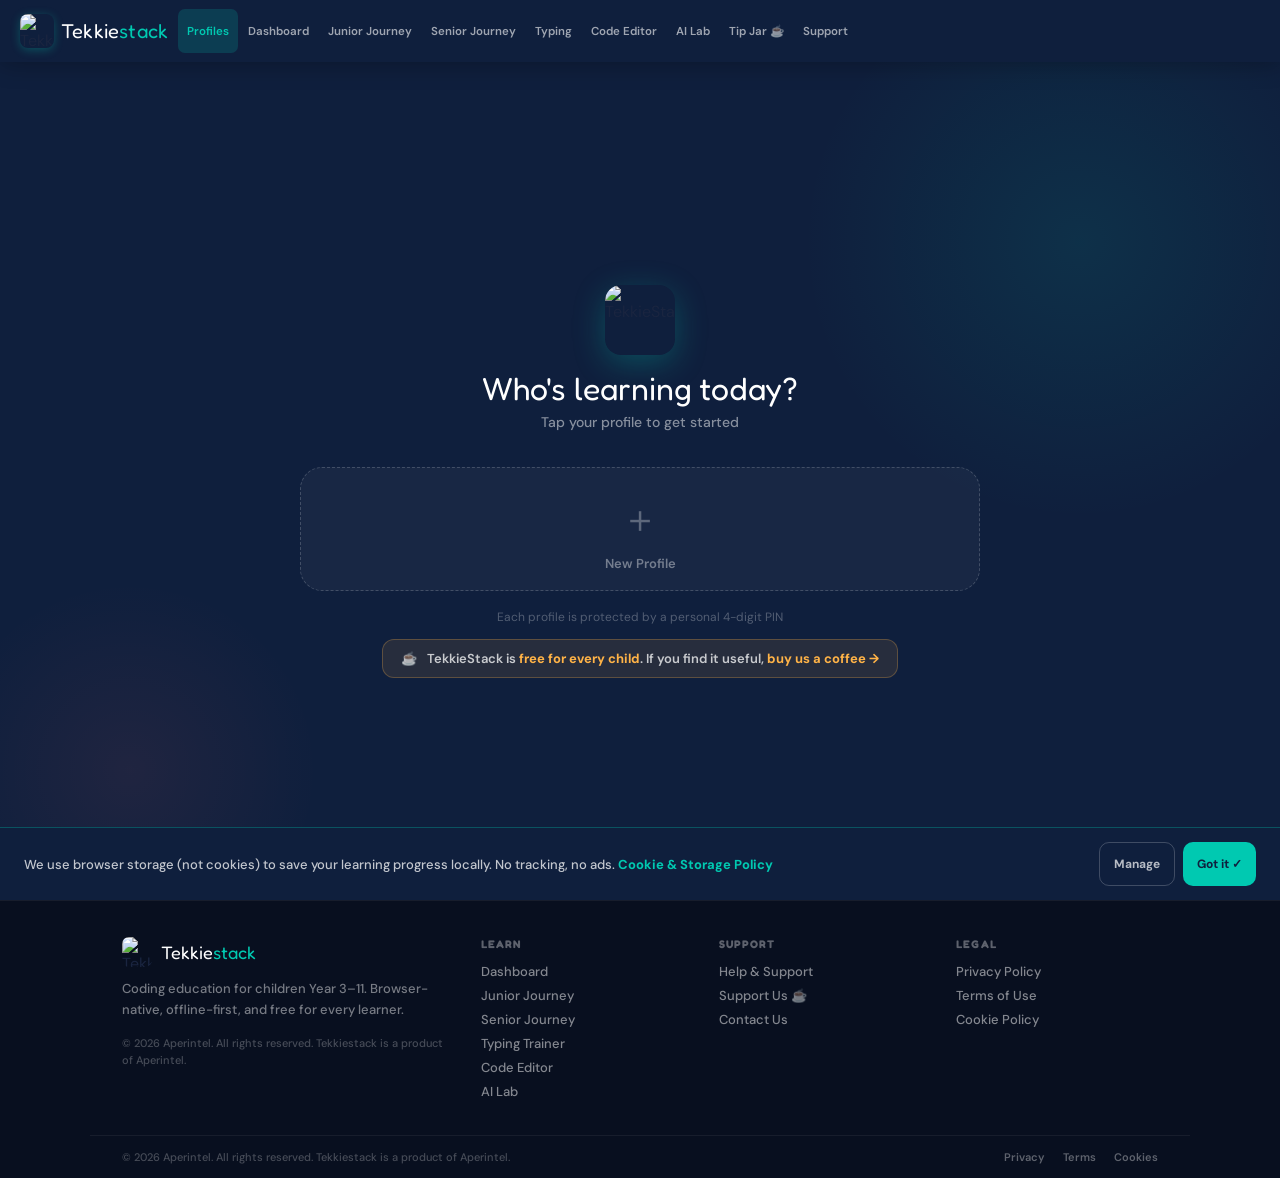
==== index.html @ 294bab33 "Add files via upload" ====
<!DOCTYPE html>
<html lang="en">
<head>
<meta charset="UTF-8">
<meta name="viewport" content="width=device-width, initial-scale=1.0">
<meta name="theme-color" content="#0F1F3D">
<meta name="description" content="TekkieStack — Coding education for children Year 3–11. Browser-native, offline-first.">
<title>TekkieStack 2.0</title>
<link rel="manifest" href="/manifest.json">
<link rel="icon" type="image/png" href="assets/img/logo.png">
<link rel="apple-touch-icon" href="assets/img/logo.png">
<link rel="stylesheet" href="assets/css/main.css">
</head>
<body>

<!-- ── Skip to content (WCAG 2.1 AA) ──────────────────────────────────── -->
<a href="#main-content" class="skip-link">Skip to main content</a>

<!-- ── Offline banner ────────────────────────────────────────────────────── -->
<div id="offlineBanner" role="alert" aria-live="polite">⚡ You are offline — all features still work</div>

<!-- ── Navigation ────────────────────────────────────────────────────────── -->
<nav class="nav" aria-label="Main navigation">
  <div class="nav-brand" onclick="goToProfiles()">
    <img src="assets/img/logo.png" class="nav-logo" alt="TekkieStack">
    <span class="nav-brand-text">Tekkie<span>stack</span></span>
  </div>
  <div class="nav-tabs">
    <button class="nb" id="nb-picker"    onclick="goToProfiles()">Profiles</button>
    <button class="nb" id="nb-dashboard" onclick="need('dashboard')">Dashboard</button>
    <button class="nb" id="nb-junior"    onclick="need('junior')">Junior Journey</button>
    <button class="nb" id="nb-senior"    onclick="need('senior')">Senior Journey</button>
    <button class="nb" id="nb-typing"    onclick="need('typing')">Typing</button>
    <button class="nb" id="nb-editor"    onclick="need('editor')">Code Editor</button>
    <button class="nb" id="nb-ai"        onclick="need('ai')">AI Lab</button>
    <button class="nb" id="nb-tipjar"    onclick="go('tipjar')">Tip Jar ☕</button>
    <button class="nb" id="nb-support"   onclick="go('support')">Support</button>
  </div>
  <div class="nav-right">
    <div class="xp-pill" id="navXpPill" style="display:none">
      <span class="streak-tag">🔥&nbsp;<span id="nStreak">0</span></span>
      <div class="xp-track"><div class="xp-fill" id="xpFill" style="width:0%"></div></div>
      <span class="xp-num" id="xpNum">0 XP</span>
    </div>
    <div class="nav-chip" id="navChip" style="display:none" onclick="promptEnd()">
      <span class="c-av" id="cAv">🚀</span>
      <div><div class="c-name" id="cName">–</div><div class="c-xp" id="cXp">0 XP</div></div>
    </div>
    <button class="end-btn" id="endBtn" style="display:none" onclick="promptEnd()">End Session</button>
  </div>
</nav>

<!-- ── PIN Modal ─────────────────────────────────────────────────────────── -->
<div class="overlay" id="pinOvl">
  <div class="modal">
    <span class="modal-avatar" id="mAv">🚀</span>
    <div class="modal-title" id="mNm">Name</div>
    <div class="modal-sub">Enter your 4-digit PIN</div>
    <div class="pin-dots">
      <div class="pd" id="pd0"></div><div class="pd" id="pd1"></div>
      <div class="pd" id="pd2"></div><div class="pd" id="pd3"></div>
    </div>
    <div class="pin-err" id="pinErr"></div>
    <div class="numpad">
      <button class="npb" onclick="pk('1')">1</button>
      <button class="npb" onclick="pk('2')">2</button>
      <button class="npb" onclick="pk('3')">3</button>
      <button class="npb" onclick="pk('4')">4</button>
      <button class="npb" onclick="pk('5')">5</button>
      <button class="npb" onclick="pk('6')">6</button>
      <button class="npb" onclick="pk('7')">7</button>
      <button class="npb" onclick="pk('8')">8</button>
      <button class="npb" onclick="pk('9')">9</button>
      <button class="npb" style="visibility:hidden"></button>
      <button class="npb" onclick="pk('0')">0</button>
      <button class="npb del" onclick="pd_()">⌫</button>
    </div>
    <div class="modal-link" onclick="closePinModal()">Cancel</div>
  </div>
</div>

<!-- ── End Session Modal ──────────────────────────────────────────────────── -->
<div class="overlay" id="endOvl">
  <div class="modal" style="max-width:390px">
    <span style="font-size:50px;display:block;margin-bottom:12px" id="eMoAv">🚀</span>
    <div class="modal-title" id="eMoTi">Done for now?</div>
    <div class="modal-sub">Your progress is saved. End session so someone else can use TekkieStack.</div>
    <div class="brow">
      <button class="btn btn-gh" style="flex:1;justify-content:center" onclick="document.getElementById('endOvl').classList.remove('show')">Keep Going</button>
      <button class="btn btn-co" style="flex:1;justify-content:center" onclick="endSession()">End Session</button>
    </div>
  </div>
</div>

<!-- ── Celebration Overlay ────────────────────────────────────────────────── -->
<div class="celeb-overlay" id="celebOverlay">
  <div class="celeb-card" id="celebCard">
    <span class="celeb-em" id="celebEm">🏆</span>
    <div class="celeb-title" id="celebTi">Done!</div>
    <div class="celeb-sub"  id="celebSu">Great work!</div>
    <div class="celeb-xp"   id="celebXp">+20 XP</div>
    <button class="btn btn-cy btn-full" onclick="closeC()">Keep Building →</button>
  </div>
</div>

<!-- ════════════════════════════════════════════════════
     SCREEN: PROFILE PICKER
════════════════════════════════════════════════════ -->
<main id="main-content"><div id="s-picker" class="screen on">
  <div class="picker">
    <img src="assets/img/logo.png" class="picker-logo" alt="TekkieStack">
    <div class="picker-title">Who's learning today?</div>
    <div class="picker-sub" id="pickerSub">Tap your profile to get started</div>
    <div class="profiles-grid" id="profilesGrid"></div>
    <div class="picker-ft">Each profile is protected by a personal 4-digit PIN</div>
    <div class="picker-tip-nudge" onclick="go('tipjar')">
      <span>☕</span>
      <span>TekkieStack is <strong>free for every child</strong>. If you find it useful, <strong>buy us a coffee →</strong></span>
    </div>
  </div>
</div>

<!-- ════════════════════════════════════════════════════
     SCREEN: DASHBOARD
════════════════════════════════════════════════════ -->
<div id="s-dashboard" class="screen">
  <div class="dgrid">
    <div class="card c-welcome">
      <div class="clabel">Welcome back</div>
      <h2 id="welH">Hello! 👋</h2>
      <p>Keep the streak alive! You're making great progress.</p>
      <div class="brow">
        <button class="btn btn-cy" onclick="go('editor')">Continue Learning →</button>
        <button class="btn" style="background:rgba(255,255,255,.12);color:#fff" onclick="go('ai')">AI Lab</button>
        <button class="btn" style="background:rgba(255,255,255,.08);color:rgba(255,255,255,.7)" onclick="go('typing')">Typing Trainer</button>
      </div>
    </div>
    <div class="card c-streak">
      <div class="clabel">Current Streak</div>
      <div class="streak-big" id="dashStrk">0</div>
      <div class="streak-sub">days in a row 🔥</div>
      <div class="streak-b">Keep it going!</div>
    </div>
    <div class="card c-daily">
      <div class="clabel">Today's Challenge</div>
      <div class="dbadge">⚡ Daily</div>
      <div class="daily-title">Fix the Broken Button</div>
      <div class="daily-desc">There's a bug in the JavaScript — the button isn't responding to clicks. Find the typo and fix it!</div>
      <div class="mtags"><span class="mtag">⏱ 5 mins</span><span class="mtag">🐛 Debug</span><span class="mtag">+15 XP</span></div>
      <div class="brow">
        <button class="btn btn-cy" onclick="go('editor')">Start Challenge</button>
        <button class="btn btn-gh" onclick="TSA.services.xp.addXP('DAILY_CHALLENGE').then(r => { celebrate('🌟','Challenge Done!','Fixed in one go!','+15 XP'); })">Quick Complete</button>
      </div>
    </div>
    <div class="card c-phases">
      <div class="clabel">Learning Map</div>
      <div class="phase-item done"><div class="pib" style="background:#D0F5EC">✅</div><div><div class="phase-name">Phase 1</div><div class="phase-sub">Think Like a Builder</div></div><span class="pchip ch-d">Done</span></div>
      <div class="phase-item cur" onclick="go('editor')"><div class="pib" style="background:#E8E6FF">🌐</div><div><div class="phase-name">Phase 2</div><div class="phase-sub">Build the Web</div></div><span class="pchip ch-c">Active</span></div>
      <div class="phase-item" onclick="go('typing')"><div class="pib" style="background:#FFF3E0">⌨️</div><div><div class="phase-name">Typing Trainer</div><div class="phase-sub">Speed &amp; accuracy</div></div><span class="pchip ch-c">Active</span></div>
      <div class="phase-item locked"><div class="pib" style="background:#EDE9FE">🔧</div><div><div class="phase-name">Phase 3</div><div class="phase-sub">Smart Builder</div></div><span class="pchip ch-l">🔒 Soon</span></div>
      <div class="phase-item locked"><div class="pib" style="background:#F1F5F9">🤖</div><div><div class="phase-name">Phase 4</div><div class="phase-sub">AI &amp; Engineering</div></div><span class="pchip ch-l">🔒 Y5+</span></div>
      <div style="height:1px;background:var(--border);margin:12px 0"></div>
      <div style="font-size:10px;font-weight:800;color:var(--muted);text-transform:uppercase;letter-spacing:1px;margin-bottom:7px">Senior Journey</div>
      <div class="phase-item locked"><div class="pib" style="background:#FEF3C7">🚀</div><div><div class="phase-name">Phases S1–S5</div><div class="phase-sub">Year 7–11</div></div><span class="pchip ch-l">🔒 Y7+</span></div>
    </div>
    <div class="card c-projs">
      <div style="display:flex;justify-content:space-between;align-items:center;margin-bottom:12px">
        <div class="clabel" style="margin-bottom:0">My Projects</div>
        <button class="btn btn-gh" style="font-size:12px;padding:5px 11px" onclick="go('editor')">+ New</button>
      </div>
      <div class="projects-grid">
        <div class="proj-card" onclick="go('editor')"><div class="proj-thumb" style="background:linear-gradient(135deg,#667eea,#764ba2)">🌟</div><div class="proj-info"><div class="proj-name">My Portfolio Page</div><div class="proj-date">2 days ago</div></div></div>
        <div class="proj-card" onclick="go('editor')"><div class="proj-thumb" style="background:linear-gradient(135deg,#f093fb,#f5576c)">🎮</div><div class="proj-info"><div class="proj-name">Colour Quiz Game</div><div class="proj-date">5 days ago</div></div></div>
        <div class="proj-add" onclick="go('editor')"><div style="font-size:26px;color:var(--muted);margin-bottom:5px">➕</div><div style="font-size:12px;font-weight:700;color:var(--muted)">New Project</div></div>
      </div>
    </div>
  </div>
</div>

<!-- ════════════════════════════════════════════════════
     SCREEN: CODE EDITOR (Stage 5)
════════════════════════════════════════════════════ -->
<div id="s-editor" class="screen">
  <div class="escreen">
    <div class="eheader">
      <div>
        <div style="font-family:'Fredoka One',cursive;font-size:21px;color:var(--navy)" id="lessonTitle">Phase 2 · Lesson 3 — CSS Styling</div>
        <div style="font-size:13px;color:var(--muted);margin-top:2px;font-weight:500" id="lessonDesc">Make your page look amazing with colours and fonts</div>
      </div>
      <div class="brow">
        <button class="btn btn-gh" id="hintBtn" onclick="showHint()">💡 Hint</button>
        <button class="btn btn-nv" onclick="runCode()">▶ Run</button>
        <button class="btn btn-am" onclick="markLessonDone()">✓ Mark Done</button>
      </div>
    </div>
    <!-- Lesson explanation panel — shown before user starts coding -->
    <div id="lessonExplanation" style="display:none;max-height:420px;overflow-y:auto;border-bottom:1.5px solid var(--border);background:var(--slate)"></div>

    <div class="elayout">
      <div class="code-pane">
        <div class="pane-bar">
          <div class="pane-dot" style="background:#FF5F57"></div>
          <div class="pane-dot" style="background:#FEBC2E"></div>
          <div class="pane-dot" style="background:#28C840"></div>
          <span class="pane-label">index.html</span>
        </div>
        <textarea class="code-textarea" id="codeInput" spellcheck="false"><!DOCTYPE html>
<html>
<head>
  <style>
    body {
      background: #0F1F3D;
      color: white;
      font-family: 'Segoe UI', sans-serif;
      padding: 36px;
    }
    h1 { color: #00C9B1; font-size: 34px; }
    p  { font-size: 17px; line-height: 1.6; opacity: 0.8; }
    .card {
      background: rgba(255,255,255,0.08);
      padding: 20px;
      border-radius: 14px;
      margin-top: 20px;
      border: 1px solid rgba(255,255,255,0.12);
    }
  </style>
</head>
<body>
  <h1>Hello, I'm learning to code! 👋</h1>
  <p>I'm building my first web page with TekkieStack.</p>
  <div class="card">
    <p>My favourite colour is teal. 🩵</p>
  </div>
</body>
</html></textarea>
      </div>
      <div class="preview-pane">
        <div class="preview-bar">
          <span>🌐</span>
          <div class="url-pill">preview · my-page.html</div>
          <span class="live-badge" id="previewStatusBadge">▶ Press Run</span>
        </div>
        <iframe class="preview-frame" id="previewFrame"></iframe>
      </div>
    </div>
    <div class="hint-bar" id="hintBar" style="display:none">
      <span style="font-size:19px">💡</span>
      <div class="hint-text" id="hintText">Click the hint button to get a tip.</div>
      <button class="btn btn-gh" style="font-size:12px;padding:5px 10px;margin-left:auto;flex-shrink:0" onclick="nextHint()">Next hint →</button>
    </div>
    <div class="step-row">
      <span style="font-size:13px;font-weight:700;color:var(--muted)">Lesson progress</span>
      <div class="step-dots" id="stepDots"></div>
      <span style="font-size:12px;color:var(--muted);margin-left:auto" id="stepLabel">Step 1 of 5</span>
    </div>
  </div>
</div>

<!-- ════════════════════════════════════════════════════
     SCREEN: TYPING TRAINER (Stage 6 scaffold)
════════════════════════════════════════════════════ -->
<div id="s-typing" class="screen">
  <div class="tscreen">
    <div class="thead">
      <div><div class="ttitle">⌨️ Typing Trainer</div><div class="tsub">Build speed, accuracy &amp; muscle memory</div></div>
      <div class="brow">
        <button class="btn btn-gh" onclick="resetTyping()">↺ Reset</button>
        <button class="btn btn-cy" onclick="startTyping()">▶ Start</button>
      </div>
    </div>
    <div class="stats-row">
      <div class="sbox hl"><div class="stat-num" id="wpmStat">0</div><div class="slbl">WPM</div></div>
      <div class="sbox hl"><div class="stat-num" id="accStat">100%</div><div class="slbl">Accuracy</div></div>
      <div class="sbox"><div class="stat-num" id="timeStat">0s</div><div class="slbl">Time</div></div>
      <div class="sbox"><div class="stat-num" id="bestStat">0</div><div class="slbl">Best WPM</div></div>
      <div class="sbox"><div class="stat-num" id="corStat">0</div><div class="slbl">Correct</div></div>
    </div>
    <div class="kb-wrap">
      <div class="kb-row" id="kbRow0"></div>
      <div class="kb-row" id="kbRow1"></div>
      <div class="kb-row" id="kbRow2"></div>
      <div class="kb-row" id="kbRow3"></div>
      <div class="kb-row" id="kbRow4"></div>
      <div class="kb-legend">
        <div class="kbl"><div class="kbd" style="background:var(--cyan)"></div>Next key</div>
        <div class="kbl"><div class="kbd" style="background:#2EC4B6"></div>Correct</div>
        <div class="kbl"><div class="kbd" style="background:var(--coral)"></div>Wrong</div>
        <div class="kbl"><div class="kbd" style="background:var(--amber);height:3px;border-radius:0;margin-top:3px"></div>Home row</div>
      </div>
    </div>
    <div class="typing-prompt" id="typingPrompt" onclick="focusTyping()"></div>
    <input class="typing-hidden" id="typingHidden" autocomplete="off" autocorrect="off" autocapitalize="off" spellcheck="false">
    <div class="level-controls" style="margin-top:14px">
      <span style="font-size:13px;font-weight:700;color:var(--muted)">Level:</span>
      <div class="level-pills">
        <div class="lp on" onclick="setTypingLevel(this,'home')">Home Row</div>
        <div class="lp" onclick="setTypingLevel(this,'alpha')">All Letters</div>
        <div class="lp" onclick="setTypingLevel(this,'words')">Common Words</div>
        <div class="lp" onclick="setTypingLevel(this,'code')">Code Snippets</div>
        <div class="lp" onclick="setTypingLevel(this,'speed')">Speed Run</div>
      </div>
    </div>
  </div>
</div>

<!-- ════════════════════════════════════════════════════
     SCREEN: AI LAB (scaffold — wired by ai-lab.js)
════════════════════════════════════════════════════ -->
<div id="s-ai" class="screen">
  <div style="max-width:840px;margin:0 auto;padding:28px 18px">
    <div style="text-align:center;margin-bottom:26px">
      <h2 style="font-family:'Fredoka One',cursive;font-size:29px;color:var(--navy)">🤖 AI Lab</h2>
      <p style="font-size:14px;color:var(--muted);margin-top:5px;font-weight:500">Your coding thinking partner — it helps you work things out, not do it for you.</p>
    </div>
    <div style="background:var(--slate);border-radius:var(--r-lg);padding:32px;text-align:center;border:1.5px dashed var(--border)">
      <div style="font-size:40px;margin-bottom:12px">🔧</div>
      <div style="font-family:'Fredoka One',cursive;font-size:20px;color:var(--navy);margin-bottom:8px">Coming in Stage 7</div>
      <p style="font-size:14px;color:var(--muted);font-weight:500">The full AI Lab with Code Helper, Code Detective, and Prompt Trainer will be built in Stage 7 of the dev guide.</p>
    </div>
  </div>
</div>

<!-- ════════════════════════════════════════════════════
     SCREEN: TIP JAR
════════════════════════════════════════════════════ -->
<div id="s-tipjar" class="screen">
  <div style="max-width:660px;margin:0 auto;padding:38px 18px">
    <div style="text-align:center;margin-bottom:32px">
      <span style="font-size:54px;display:block;margin-bottom:11px">☕</span>
      <h2 style="font-family:'Fredoka One',cursive;font-size:32px;color:var(--navy);margin-bottom:7px">Support TekkieStack</h2>
      <p style="font-size:14px;color:var(--muted);line-height:1.65;font-weight:500">TekkieStack is free for every child. If you're a parent, teacher, or supporter — every contribution makes a real difference.</p>
    </div>
    <div style="display:grid;grid-template-columns:1fr 1fr;gap:16px;margin-bottom:20px">
      <div class="card" style="text-align:center">
        <span style="font-size:34px;display:block;margin-bottom:11px">💳</span>
        <div style="font-family:'Fredoka One',cursive;font-size:19px;color:var(--navy);margin-bottom:5px">Card &amp; Apple Pay</div>
        <p style="font-size:13px;color:var(--muted);margin-bottom:16px;font-weight:500">Secure via SumUp. Supports credit/debit cards and Apple Pay.</p>
        <a href="https://pay.sumup.com/b2c/QWQNKB45" target="_blank" rel="noopener noreferrer" style="display:flex;align-items:center;justify-content:center;gap:9px;background:linear-gradient(135deg,#00A896,#00C9B1);color:#fff;font-family:'Fredoka One',cursive;font-size:17px;padding:15px 26px;border-radius:11px;text-decoration:none">💳 Pay with Card / Apple Pay</a>
        <div style="font-size:12px;color:var(--muted);font-weight:600;margin-top:7px">🍎 Apple Pay on eligible devices</div>
        <div style="font-size:12px;color:var(--amber2);font-weight:700;margin-top:6px">⚡ Requires internet connection</div>
      </div>
      <div class="card" style="text-align:center">
        <span style="font-size:34px;display:block;margin-bottom:11px">₿</span>
        <div style="font-family:'Fredoka One',cursive;font-size:19px;color:var(--navy);margin-bottom:5px">Bitcoin</div>
        <p style="font-size:13px;color:var(--muted);margin-bottom:16px;font-weight:500">Send BTC directly to our wallet. Scan the QR or copy the address.</p>
        <div style="display:flex;align-items:center;justify-content:center;gap:16px;flex-wrap:wrap">
          <canvas id="btcQrCanvas" width="88" height="88" style="border-radius:8px;border:2px solid var(--border)"></canvas>
          <div style="flex:1;min-width:160px">
            <div style="background:var(--slate);border-radius:9px;padding:8px 12px;font-family:'JetBrains Mono',monospace;font-size:10px;color:var(--ink);word-break:break-all;display:flex;align-items:center;gap:8px;margin-bottom:7px">
              <span id="btcAddr" style="flex:1">bc1qm02une0vpcy86u3u5wmkegke0jf97rt8zsgstj</span>
              <button onclick="copyBTC()" style="background:var(--navy);color:#fff;border:none;border-radius:6px;padding:5px 8px;cursor:pointer;font-size:13px">📋</button>
            </div>
            <div id="btcCopyToast" style="font-size:12px;color:var(--green);font-weight:700;min-height:15px"></div>
          </div>
        </div>
      </div>
    </div>
    <div class="card" style="background:linear-gradient(130deg,var(--navy),var(--navy2));border:none;text-align:center">
      <span style="font-size:34px;display:block;margin-bottom:11px">🙏</span>
      <div style="font-family:'Fredoka One',cursive;font-size:19px;color:#fff;margin-bottom:5px">Every contribution matters</div>
      <p style="font-size:13px;color:rgba(255,255,255,.6);font-weight:500">Tekkiestack is built by educators and developers who believe every child deserves world-class coding education — regardless of background or income. Your support funds new lessons, AI features, and offline capability for kids everywhere.</p>
    </div>
  </div>
</div>

<!-- ════════════════════════════════════════════════════
     SCREEN: SUPPORT (scaffold)
════════════════════════════════════════════════════ -->
<div id="s-support" class="screen">
  <div style="max-width:640px;margin:0 auto;padding:36px 18px">

    <!-- Header -->
    <div style="text-align:center;margin-bottom:28px">
      <h2 style="font-family:'Fredoka One',cursive;font-size:30px;color:var(--navy);margin:0 0 6px">💬 Help &amp; Support</h2>
      <p style="font-size:14px;color:var(--muted);font-weight:500;margin:0">Got a question, spotted a bug, or want to share feedback? We read every message.</p>
    </div>

    <!-- Success state (hidden until form submitted) -->
    <div id="supportSuccess" style="display:none;background:#F0FDF4;border:1.5px solid #22C55E;border-radius:14px;padding:28px;text-align:center;margin-bottom:20px">
      <div style="font-size:42px;margin-bottom:10px">✅</div>
      <div style="font-family:'Fredoka One',cursive;font-size:20px;color:#15803D;margin-bottom:6px">Message sent!</div>
      <p style="font-size:14px;color:#166534;margin:0 0 18px">Thanks for reaching out — we'll get back to you within 1–2 working days.</p>
      <button onclick="resetSupportForm()" style="background:#22C55E;color:#fff;border:none;padding:10px 24px;border-radius:9px;font-size:14px;font-weight:700;cursor:pointer;font-family:'DM Sans',sans-serif">Send another message</button>
    </div>

    <!-- Error banner (hidden until error) -->
    <div id="supportError" style="display:none;background:#FFF1F1;border:1.5px solid #FF6B6B;border-radius:10px;padding:14px 18px;margin-bottom:18px;font-size:13px;color:#C0392B;font-weight:600"></div>

    <!-- Contact form -->
    <form id="supportForm" novalidate style="background:var(--slate);border-radius:16px;border:1.5px solid var(--border);padding:28px 24px">

      <!-- Name -->
      <div style="margin-bottom:18px">
        <label for="sf-name" style="display:block;font-size:13px;font-weight:700;color:var(--navy);margin-bottom:6px">Your name <span style="color:var(--coral)">*</span></label>
        <input id="sf-name" name="name" type="text" required autocomplete="name" placeholder="e.g. Alex or Mrs Johnson"
          style="width:100%;padding:11px 14px;border-radius:9px;border:1.5px solid var(--border);background:#fff;font-size:14px;font-family:'DM Sans',sans-serif;color:var(--navy);box-sizing:border-box;outline:none;transition:border-color .2s"
          onfocus="this.style.borderColor='var(--cyan)'" onblur="this.style.borderColor='var(--border)'">
        <div class="sf-field-err" id="err-name" style="display:none;font-size:12px;color:var(--coral);margin-top:4px;font-weight:600"></div>
      </div>

      <!-- Email -->
      <div style="margin-bottom:18px">
        <label for="sf-email" style="display:block;font-size:13px;font-weight:700;color:var(--navy);margin-bottom:6px">Email address <span style="color:var(--coral)">*</span></label>
        <input id="sf-email" name="email" type="email" required autocomplete="email" placeholder="your@email.com"
          style="width:100%;padding:11px 14px;border-radius:9px;border:1.5px solid var(--border);background:#fff;font-size:14px;font-family:'DM Sans',sans-serif;color:var(--navy);box-sizing:border-box;outline:none;transition:border-color .2s"
          onfocus="this.style.borderColor='var(--cyan)'" onblur="this.style.borderColor='var(--border)'">
        <div class="sf-field-err" id="err-email" style="display:none;font-size:12px;color:var(--coral);margin-top:4px;font-weight:600"></div>
      </div>

      <!-- Issue type -->
      <div style="margin-bottom:18px">
        <label for="sf-type" style="display:block;font-size:13px;font-weight:700;color:var(--navy);margin-bottom:6px">What can we help with? <span style="color:var(--coral)">*</span></label>
        <select id="sf-type" name="issue_type" required
          style="width:100%;padding:11px 14px;border-radius:9px;border:1.5px solid var(--border);background:#fff;font-size:14px;font-family:'DM Sans',sans-serif;color:var(--navy);box-sizing:border-box;outline:none;appearance:none;cursor:pointer;transition:border-color .2s"
          onfocus="this.style.borderColor='var(--cyan)'" onblur="this.style.borderColor='var(--border)'">
          <option value="" disabled selected>Choose a topic…</option>
          <option value="General Question">General question</option>
          <option value="Bug Report">Something isn't working (bug report)</option>
          <option value="Content Help">Help with a lesson or activity</option>
          <option value="Account / Profile">Account or profile issue</option>
          <option value="Feature Request">Feature request or suggestion</option>
          <option value="Parent / Teacher Enquiry">Parent or teacher enquiry</option>
          <option value="Other">Other</option>
        </select>
        <div class="sf-field-err" id="err-type" style="display:none;font-size:12px;color:var(--coral);margin-top:4px;font-weight:600"></div>
      </div>

      <!-- Message -->
      <div style="margin-bottom:22px">
        <label for="sf-message" style="display:block;font-size:13px;font-weight:700;color:var(--navy);margin-bottom:6px">Your message <span style="color:var(--coral)">*</span></label>
        <textarea id="sf-message" name="message" required rows="5" placeholder="Tell us what's happening — the more detail, the better we can help."
          style="width:100%;padding:11px 14px;border-radius:9px;border:1.5px solid var(--border);background:#fff;font-size:14px;font-family:'DM Sans',sans-serif;color:var(--navy);box-sizing:border-box;outline:none;resize:vertical;min-height:110px;transition:border-color .2s"
          onfocus="this.style.borderColor='var(--cyan)'" onblur="this.style.borderColor='var(--border)'"></textarea>
        <div class="sf-field-err" id="err-message" style="display:none;font-size:12px;color:var(--coral);margin-top:4px;font-weight:600"></div>
      </div>

      <!-- Submit -->
      <button id="supportSubmitBtn" type="submit"
        style="width:100%;padding:13px;background:var(--cyan);color:var(--navy);border:none;border-radius:10px;font-size:15px;font-weight:700;cursor:pointer;font-family:'Fredoka One',cursive;letter-spacing:0.3px;transition:opacity .2s">
        📬 Send Message
      </button>

      <p style="font-size:11px;color:var(--muted);text-align:center;margin:14px 0 0;font-weight:500">
        Your message is sent securely via Formspree. We never share your details.
      </p>
    </form>

    <!-- Quick help links -->
    <div style="margin-top:24px;display:grid;grid-template-columns:1fr 1fr;gap:12px">
      <div style="background:var(--slate);border:1.5px solid var(--border);border-radius:12px;padding:16px">
        <div style="font-size:22px;margin-bottom:6px">📚</div>
        <div style="font-family:'Fredoka One',cursive;font-size:14px;color:var(--navy);margin-bottom:4px">Lessons &amp; Content</div>
        <p style="font-size:12px;color:var(--muted);margin:0;font-weight:500">Use the Hint button inside any lesson, or ask via this form.</p>
      </div>
      <div style="background:var(--slate);border:1.5px solid var(--border);border-radius:12px;padding:16px">
        <div style="font-size:22px;margin-bottom:6px">🔐</div>
        <div style="font-family:'Fredoka One',cursive;font-size:14px;color:var(--navy);margin-bottom:4px">Forgot PIN?</div>
        <p style="font-size:12px;color:var(--muted);margin:0;font-weight:500">On the profile screen, tap "Forgot PIN?" to reset via your guardian.</p>
      </div>
    </div>

  </div>
</div>

<!-- ════════════════════════════════════════════════════
     SCREEN: ONBOARDING (Stage 3)
════════════════════════════════════════════════════ -->
<div id="s-onboard" class="screen">
  <div class="ob-screen">
    <div id="ob1" class="ob-card">
      <div class="ob-step">Step 1 of 6 — Create Profile</div>
      <div style="font-size:58px;margin-bottom:11px">👋</div>
      <div class="ob-title">Welcome to TekkieStack!</div>
      <div class="ob-desc">You're about to start learning to build with code. Let's set up your profile.</div>
      <input class="ob-input" id="obName" placeholder="Your first name..." oninput="document.getElementById('obNamePreview').textContent=this.value?'Hi '+this.value+'! Great to meet you 👋':''">
      <div id="obNamePreview" style="font-size:14px;color:var(--cyan2);font-weight:700;margin-bottom:14px;min-height:20px"></div>
      <div style="font-size:13px;font-weight:700;color:var(--muted);margin-bottom:9px;text-align:left">Choose your avatar</div>
      <div class="avatar-grid">
        <button class="av-btn sel" onclick="selectAvatar(this,'🚀')">🚀</button>
        <button class="av-btn" onclick="selectAvatar(this,'⚡')">⚡</button>
        <button class="av-btn" onclick="selectAvatar(this,'🎮')">🎮</button>
        <button class="av-btn" onclick="selectAvatar(this,'🌟')">🌟</button>
        <button class="av-btn" onclick="selectAvatar(this,'🦁')">🦁</button>
        <button class="av-btn" onclick="selectAvatar(this,'🐉')">🐉</button>
        <button class="av-btn" onclick="selectAvatar(this,'🦊')">🦊</button>
        <button class="av-btn" onclick="selectAvatar(this,'🎨')">🎨</button>
        <button class="av-btn" onclick="selectAvatar(this,'🔥')">🔥</button>
        <button class="av-btn" onclick="selectAvatar(this,'🧠')">🧠</button>
      </div>
      <button class="btn btn-cy btn-full" onclick="obStep(2)">Continue →</button>
    </div>
    <div id="ob2" class="ob-card" style="display:none">
      <div class="ob-step">Step 2 of 6 — Year Group</div>
      <div style="font-size:58px;margin-bottom:11px">📚</div>
      <div class="ob-title">What year are you in?</div>
      <div class="ob-desc">This sets your learning journey — Junior (Y3–6) or Senior (Y7–11+).</div>
      <div class="year-grid">
        <button class="yr-btn" onclick="selectYear(this,3)">Y3</button>
        <button class="yr-btn" onclick="selectYear(this,4)">Y4</button>
        <button class="yr-btn" onclick="selectYear(this,5)">Y5</button>
        <button class="yr-btn" onclick="selectYear(this,6)">Y6</button>
        <button class="yr-btn" onclick="selectYear(this,7)">Y7</button>
        <button class="yr-btn" onclick="selectYear(this,8)">Y8</button>
        <button class="yr-btn" onclick="selectYear(this,9)">Y9</button>
        <button class="yr-btn" onclick="selectYear(this,10)">Y10</button>
        <button class="yr-btn" onclick="selectYear(this,11)">Y11</button>
        <button class="yr-btn" onclick="selectYear(this,12)">Y12+</button>
      </div>
      <button class="btn btn-cy btn-full" id="ob2Btn" disabled onclick="obStep(3)">Continue →</button>
    </div>
    <div id="ob3" class="ob-card" style="display:none">
      <div class="ob-step">Step 3 of 6 — Set PIN</div>
      <div style="font-size:58px;margin-bottom:11px">🔐</div>
      <div class="ob-title">Choose your secret PIN</div>
      <div class="ob-desc">A 4-digit PIN keeps your profile private on a shared device.</div>
      <div style="font-size:13px;font-weight:700;color:var(--muted);margin-bottom:9px">Enter PIN</div>
      <div class="pin-setup-row">
        <input class="pin-box" maxlength="1" type="password" inputmode="numeric" id="pin0" oninput="onPinInput(0)">
        <input class="pin-box" maxlength="1" type="password" inputmode="numeric" id="pin1" oninput="onPinInput(1)">
        <input class="pin-box" maxlength="1" type="password" inputmode="numeric" id="pin2" oninput="onPinInput(2)">
        <input class="pin-box" maxlength="1" type="password" inputmode="numeric" id="pin3" oninput="onPinInput(3)">
      </div>
      <div style="font-size:13px;font-weight:700;color:var(--muted);margin-bottom:9px">Confirm PIN</div>
      <div class="pin-setup-row">
        <input class="pin-box" maxlength="1" type="password" inputmode="numeric" id="pin4" oninput="onPinInput(4)">
        <input class="pin-box" maxlength="1" type="password" inputmode="numeric" id="pin5" oninput="onPinInput(5)">
        <input class="pin-box" maxlength="1" type="password" inputmode="numeric" id="pin6" oninput="onPinInput(6)">
        <input class="pin-box" maxlength="1" type="password" inputmode="numeric" id="pin7" oninput="onPinInput(7)">
      </div>
      <div id="pinSetErr" style="font-size:13px;color:var(--coral);font-weight:600;min-height:17px;margin-bottom:11px"></div>
      <button class="btn btn-cy btn-full" id="ob3Btn" disabled onclick="obStep(4)">Set PIN &amp; Continue →</button>
    </div>
    <div id="ob4" class="ob-card" style="display:none">
      <div class="ob-step">Step 4 of 6 — Starter Build</div>
      <div style="font-size:58px;margin-bottom:9px">✨</div>
      <div class="ob-title">Build your first web page!</div>
      <div class="ob-desc">Replace ___ with your name and watch it appear live.</div>
      <div class="live-indicator"><div class="live-dot"></div>Live preview</div>
      <div class="starter-editor">
        <div class="starter-bar">
          <div class="st-dot" style="background:#FF5F57"></div>
          <div class="st-dot" style="background:#FEBC2E"></div>
          <div class="st-dot" style="background:#28C840"></div>
        </div>
        <input class="starter-input" id="starterInput" value="<h1>My name is ___</h1>" oninput="starterPreview()">
      </div>
      <div class="starter-preview" id="starterPreview"><span style="color:var(--muted);font-size:14px;font-family:'DM Sans',sans-serif">Replace ___ above to see it appear...</span></div>
      <button class="btn btn-cy btn-full" id="ob4Btn" disabled onclick="obStep(5)">I did it! →</button>
    </div>
    <div id="ob5" class="ob-card" style="display:none">
      <div style="font-size:70px;display:block;margin-bottom:12px;animation:bnc .55s ease">🎉</div>
      <div class="ob-title">You're a builder!</div>
      <div style="font-size:14px;color:var(--muted);margin-bottom:14px;line-height:1.55;font-weight:500">You just wrote your first real web page. That's HTML — the language every website in the world is built with.</div>
      <div style="font-family:'Fredoka One',cursive;font-size:26px;color:var(--cyan);margin-bottom:20px">+25 XP earned!</div>
      <button class="btn btn-cy btn-full" onclick="finishOnboarding()">Go to my Dashboard →</button>
    </div>
  </div>
</div>

<!-- ════════════════════════════════════════════════════
     LEGAL SCREENS (Privacy, Terms, Cookies)
════════════════════════════════════════════════════ -->
<div id="s-privacy" class="screen">
  <div class="legal-screen">
    <div class="legal-hero">
      <div class="legal-badge">📄 Legal Document</div>
      <h1>Privacy Policy</h1>
      <p class="legal-date">Last updated: March 2026 · Effective: March 2026</p>
    </div>
    <div class="legal-highlight"><p><strong>Plain-English summary:</strong> TekkieStack is designed for children. We collect the bare minimum data needed to make it work. Nothing is sold. Nothing is shared with advertisers. All learner data stays on your own device — we never see it.</p></div>
    <div class="legal-toc">
      <div class="legal-toc-title">Contents</div>
      <a href="#priv-1">1. Who We Are</a>
      <a href="#priv-2">2. Data We Store Locally</a>
      <a href="#priv-3">3. Data Sent to Third Parties</a>
      <a href="#priv-4">4. Children's Privacy</a>
      <a href="#priv-5">5. Your Rights</a>
      <a href="#priv-6">6. Contact</a>
    </div>
    <div class="legal-section">
      <h2 id="priv-1">1. Who We Are</h2>
      <p>TekkieStack is a product of <strong>Aperintel</strong>. "We", "us", or "our" refers to Aperintel. Please use our contact form in the Help &amp; Support section.</p>
    </div>
    <div class="legal-section">
      <h2 id="priv-2">2. Data We Store Locally on Your Device</h2>
      <p>All of the following is stored <strong>only on the device you use</strong> — in the browser's IndexedDB storage. It is never transmitted to Aperintel Ltd or any server.</p>
      <ul>
        <li>First name and chosen avatar emoji</li>
        <li>Year group (e.g. Year 5)</li>
        <li>A hashed PIN (we store a one-way hash, never the PIN itself)</li>
        <li>Learning progress — lessons completed, phases, XP points, badges</li>
        <li>Code projects saved in the editor</li>
        <li>Typing stats — words per minute, session count</li>
        <li>Streak and daily challenge history</li>
      </ul>
      <p>We do <strong>not</strong> collect: full names, email addresses, phone numbers, school names, location, photographs, biometric data, or any behavioural tracking data.</p>
    </div>
    <div class="legal-section">
      <h2 id="priv-3">3. Data Sent to Third Parties</h2>
      <h3>Anthropic (AI Lab — Y5+ only, disabled by default)</h3>
      <p>When the optional online AI Lab is enabled for Year 5+ learners, the text of the coding question is sent to Anthropic's API. Before sending, our safety layer strips all personal information. The learner's name, year group, device ID, and school are never included in API calls. Anthropic's privacy policy: <strong>anthropic.com/privacy</strong></p>
      <h3>Formspree (Support contact form)</h3>
      <p>When you submit the support form, your name, email, and message are routed securely to the Aperintel support team via Formspree. No profile data or learning progress is included. Formspree privacy policy: <strong>formspree.io/legal/privacy-policy</strong></p>
      <h3>Google Fonts</h3>
      <p>The app loads fonts from fonts.googleapis.com. Google's servers receive a standard HTTP request that includes your IP address and browser type — this is normal for any website that uses Google Fonts. No cookies are set. You can disable Google Fonts on the Cookie &amp; Storage Policy page to use system fonts instead.</p>
    </div>
    <div class="legal-section">
      <h2 id="priv-4">4. Children's Privacy</h2>
      <div class="legal-highlight"><p>TekkieStack is built specifically for children. Children's data protection is a foundational design principle, not an afterthought.</p></div>
      <ul>
        <li><strong>UK GDPR &amp; Children's Code:</strong> We comply with the UK GDPR and the ICO's Age Appropriate Design Code (Children's Code).</li>
        <li><strong>Data minimisation:</strong> We collect only what is necessary for the product to function.</li>
        <li><strong>No profiling:</strong> We do not profile children, run advertising, or make automated decisions about learners.</li>
        <li><strong>No social features:</strong> There are no public profiles, no peer comparisons, and no sharing of learner data between devices.</li>
        <li><strong>AI safety:</strong> Year 3–4 children cannot access the online AI at all. Year 5+ can only access it when a parent or teacher enables it, and personal information is always stripped before queries are sent.</li>
        <li><strong>COPPA:</strong> TekkieStack does not collect personal information from children on any server, so COPPA's operator requirements do not apply in Release 1.</li>
      </ul>
    </div>
    <div class="legal-section">
      <h2 id="priv-5">5. Your Rights</h2>
      <p>Because all learner data is stored locally on your device, you are the data controller of that information. You can exercise full control at any time:</p>
      <ul>
        <li><strong>Access:</strong> All data is visible within the Guardian View feature.</li>
        <li><strong>Deletion:</strong> Use the "Clear All My TekkieStack Data" button on the Cookie &amp; Storage Policy page, or clear site data in your browser settings. Deletion is immediate and complete.</li>
        <li><strong>Portability:</strong> The Portfolio Generator exports your data as a downloadable HTML file.</li>
      </ul>
      <p>For data sent to third parties (support emails), please use the Help &amp; Support contact form.</p>
    </div>
    <div class="legal-contact-card">
      <h3>Contact Aperintel Ltd</h3>
      <p>For all privacy questions and data protection enquiries:</p>
      <span style="font-weight:700;color:var(--cyan)">Use the Help &amp; Support form</span>
    </div>
  </div>
</div>

<div id="s-terms" class="screen">
  <div class="legal-screen">
    <div class="legal-hero">
      <div class="legal-badge">📋 Legal Document</div>
      <h1>Terms of Use</h1>
      <p class="legal-date">Last updated: March 2026 · Effective: March 2026</p>
    </div>
    <div class="legal-highlight"><p><strong>Plain-English summary:</strong> TekkieStack is free for personal and educational use. Don't misuse it or try to copy and republish it. Parents and teachers are responsible for supervising children's use.</p></div>
    <div class="legal-toc">
      <div class="legal-toc-title">Contents</div>
      <a href="#terms-1">1. Acceptance</a>
      <a href="#terms-2">2. Who Can Use TekkieStack</a>
      <a href="#terms-3">3. Acceptable Use</a>
      <a href="#terms-4">4. Parental and Teacher Responsibility</a>
      <a href="#terms-5">5. Intellectual Property</a>
      <a href="#terms-6">6. Disclaimer of Warranties</a>
      <a href="#terms-7">7. Limitation of Liability</a>
      <a href="#terms-8">8. Changes to These Terms</a>
      <a href="#terms-9">9. Governing Law</a>
    </div>
    <div class="legal-section">
      <h2 id="terms-1">1. Acceptance of Terms</h2>
      <p>By accessing or using TekkieStack, you agree to be bound by these Terms of Use. If you allow a child to use TekkieStack, you accept these Terms on their behalf. If you do not agree, please do not use the platform.</p>
    </div>
    <div class="legal-section">
      <h2 id="terms-2">2. Who Can Use TekkieStack</h2>
      <p>TekkieStack is designed for children aged 7–16 (Year 3–11) under the supervision of a parent, guardian, or teacher. Adults may also use the platform for personal learning. Commercial use requires a separate written agreement with Aperintel — please contact us via the Help &amp; Support form.</p>
    </div>
    <div class="legal-section">
      <h2 id="terms-3">3. Acceptable Use</h2>
      <p>You agree not to:</p>
      <ul>
        <li>Attempt to bypass, circumvent, or disable the AI safety filters or age restrictions</li>
        <li>Use the AI Lab to generate content unrelated to coding, or to produce harmful, offensive, or inappropriate content</li>
        <li>Introduce malicious code, scripts, or content into the platform</li>
        <li>Reverse-engineer, decompile, or disassemble any part of TekkieStack for the purpose of creating a competing product or redistributing the code</li>
        <li>Host a public copy of TekkieStack under a different domain or brand name without written permission from Aperintel Ltd</li>
        <li>Remove, obscure, or alter copyright notices, attributions, or Aperintel Ltd branding within the application</li>
        <li>Use TekkieStack in any way that violates applicable laws or regulations</li>
      </ul>
    </div>
    <div class="legal-section">
      <h2 id="terms-4">4. Parental and Teacher Responsibility</h2>
      <p>TekkieStack is not a childcare or supervision service. Parents and guardians are responsible for supervising their children's use of the platform and for ensuring it is appropriate for their individual child's needs. Teachers are responsible for appropriate classroom deployment in line with their school's safeguarding and digital use policies.</p>
      <div class="legal-warn"><p>The optional online AI Lab feature (Year 5+, disabled by default) should only be enabled by a parent or teacher who has reviewed the AI Safety section of the Privacy Policy and is comfortable with how it works.</p></div>
    </div>
    <div class="legal-section">
      <h2 id="terms-5">5. Intellectual Property</h2>
      <p>All source code, design, curriculum content, lesson materials, AI prompts, branding, and documentation are the intellectual property of Aperintel Ltd and are protected by copyright law. Nothing in these Terms grants you any right to use Aperintel Ltd's intellectual property except as expressly permitted.</p>
      <p><strong>Your content:</strong> You retain ownership of all code projects you create within the platform. Aperintel Ltd makes no claim over learner-generated content.</p>
    </div>
    <div class="legal-section">
      <h2 id="terms-6">6. Disclaimer of Warranties</h2>
      <p>TekkieStack is provided "as is" and "as available" without warranties of any kind, express or implied. Aperintel Ltd does not warrant that the platform will be uninterrupted, error-free, or free of viruses or other harmful components. The platform is provided for educational purposes and is not a substitute for professional educational assessment or curriculum delivery.</p>
    </div>
    <div class="legal-section">
      <h2 id="terms-7">7. Limitation of Liability</h2>
      <p>To the fullest extent permitted by applicable law, Aperintel Ltd shall not be liable for any indirect, incidental, special, consequential, or punitive damages, including but not limited to loss of data, arising from your use of or inability to use TekkieStack. Aperintel Ltd's total liability for any claims shall not exceed £100.</p>
    </div>
    <div class="legal-section">
      <h2 id="terms-8">8. Changes to These Terms</h2>
      <p>We may update these Terms from time to time. The "Last updated" date at the top of this page will reflect any changes. Continued use of TekkieStack after changes are posted constitutes your acceptance of the updated Terms.</p>
    </div>
    <div class="legal-section">
      <h2 id="terms-9">9. Governing Law</h2>
      <p>These Terms are governed by and construed in accordance with the laws of England and Wales. Any disputes arising under these Terms shall be subject to the exclusive jurisdiction of the courts of England and Wales.</p>
    </div>
    <div class="legal-contact-card">
      <h3>Legal Enquiries</h3>
      <p>For licensing, commercial use, or legal questions:</p>
      <span style="font-weight:700;color:var(--cyan)">Use the Help &amp; Support form</span>
    </div>
  </div>
</div>

<div id="s-cookies" class="screen">
  <div class="legal-screen">
    <div class="legal-hero">
      <div class="legal-badge">🍪 Legal Document</div>
      <h1>Cookie &amp; Storage Policy</h1>
      <p class="legal-date">Last updated: March 2026 · Effective: March 2026</p>
    </div>
    <div class="legal-highlight"><p><strong>Plain-English summary:</strong> We use <strong>zero cookies</strong>. We use browser storage to save your learning progress locally on your device. You can delete everything at any time with one button. No tracking, no ads, no data sent to us.</p></div>
    <div class="legal-toc">
      <div class="legal-toc-title">Contents</div>
      <a href="#cook-1">1. No Cookies</a>
      <a href="#cook-2">2. Browser Storage We Use</a>
      <a href="#cook-3">3. Third-Party Storage</a>
      <a href="#cook-4">4. Your Controls</a>
      <a href="#cook-5">5. Browser-Specific Instructions</a>
    </div>
    <div class="legal-section">
      <h2 id="cook-1">1. We Use No Cookies</h2>
      <p>TekkieStack does not set any cookie files on your device — not session cookies, not persistent cookies, not tracking cookies, not advertising cookies. If you inspect your browser's cookie store for this site, it will be empty.</p>
      <p>The "cookie banner" you see when you first visit is required by UK and EU law for any site that uses browser storage. We show it to be transparent about the storage we do use, even though it is not technically cookies.</p>
    </div>
    <div class="legal-section">
      <h2 id="cook-2">2. Browser Storage We Use</h2>
      <h3>IndexedDB — Learning data</h3>
      <p>Purpose: stores your learner profiles, lesson progress, XP, badges, code projects, typing stats, and automatic backups. This is the primary data store for TekkieStack.</p>
      <p>Database name: <code style="background:var(--slate);padding:2px 6px;border-radius:4px;font-family:'JetBrains Mono',monospace;font-size:13px">tekkiestack</code> · Schema version 5 · Stays on your device · Never transmitted</p>
      <h3>localStorage — Preferences</h3>
      <p>Purpose: stores a small number of lightweight flags — whether you have accepted this cookie notice (<code style="background:var(--slate);padding:2px 6px;border-radius:4px;font-family:'JetBrains Mono',monospace;font-size:13px">ts_cookie_ok</code>), your device ID used for PIN hashing (<code style="background:var(--slate);padding:2px 6px;border-radius:4px;font-family:'JetBrains Mono',monospace;font-size:13px">ts_device_id</code>), and whether you've dismissed the app install prompt. Contains no personal information about the learner.</p>
      <h3>Cache API — Offline shell</h3>
      <p>Purpose: caches the app's HTML, CSS, JavaScript, and fonts so that TekkieStack works with no internet connection after the first load. Cache name: <code style="background:var(--slate);padding:2px 6px;border-radius:4px;font-family:'JetBrains Mono',monospace;font-size:13px">ts-v2</code>. Contains only application files — no user data.</p>
    </div>
    <div class="legal-section">
      <h2 id="cook-3">3. Third-Party Storage</h2>
      <p>TekkieStack loads Google Fonts from fonts.googleapis.com. Google may set its own cache entries in your browser as part of the font delivery. We have no control over Google's caching behaviour. You can disable Google Fonts on this page (see controls below) to prevent any Google network requests.</p>
      <p>When the optional online AI Lab is in use, the Anthropic API is called directly from your browser. Anthropic does not set any storage on your device.</p>
    </div>
    <div class="legal-section">
      <h2 id="cook-4">4. Your Controls</h2>
      <div style="display:grid;grid-template-columns:1fr 1fr;gap:12px;margin-bottom:18px">
        <div class="card" style="padding:16px">
          <div style="font-weight:700;color:var(--navy);margin-bottom:6px;font-size:14px">🔤 Google Fonts</div>
          <div style="font-size:12px;color:var(--muted);margin-bottom:12px;font-weight:500">Disable to prevent Google network requests. App uses system fonts instead.</div>
          <label style="display:flex;align-items:center;gap:9px;cursor:pointer">
            <input type="checkbox" id="toggleFonts" checked onchange="toggleGoogleFonts(this.checked)" style="width:18px;height:18px;cursor:pointer">
            <span style="font-size:13px;font-weight:700;color:var(--navy)">Google Fonts enabled</span>
          </label>
        </div>
        <div class="card" style="padding:16px">
          <div style="font-weight:700;color:var(--navy);margin-bottom:6px;font-size:14px">🤖 Online AI (Y5+)</div>
          <div style="font-size:12px;color:var(--muted);margin-bottom:12px;font-weight:500">Disabled by default. Enable per-profile by a parent or teacher.</div>
          <label style="display:flex;align-items:center;gap:9px;cursor:pointer">
            <input type="checkbox" id="toggleAI" onchange="toggleOnlineAI(this.checked)" style="width:18px;height:18px;cursor:pointer">
            <span style="font-size:13px;font-weight:700;color:var(--navy)">Online AI enabled</span>
          </label>
        </div>
      </div>
      <div style="text-align:center;margin-top:8px">
        <button class="btn btn-co" onclick="clearAllData()" style="margin:0 auto">
          🗑 Clear All My TekkieStack Data
        </button>
        <p style="font-size:12px;color:var(--muted);margin-top:8px;font-weight:500">Permanently deletes all profiles, projects, progress, and backups on this device. Cannot be undone.</p>
      </div>
    </div>
    <div class="legal-section">
      <h2 id="cook-5">5. How to Clear Data in Your Browser</h2>
      <p>You can also clear TekkieStack's storage directly from your browser:</p>
      <ul>
        <li><strong>Chrome / Edge:</strong> Settings → Privacy and security → Site settings → View permissions and data stored across sites → Search for this site → Delete</li>
        <li><strong>Safari (Mac):</strong> Develop menu → Web Application → IndexedDB; or Settings → Privacy → Manage Website Data</li>
        <li><strong>Safari (iPhone/iPad):</strong> Settings → Safari → Advanced → Website Data → Edit → find this site → Delete</li>
        <li><strong>Firefox:</strong> Settings → Privacy &amp; Security → Cookies and Site Data → Manage Data → search for this site → Remove</li>
      </ul>
    </div>
    <div class="legal-contact-card">
      <h3>Storage &amp; Privacy Enquiries</h3>
      <p>Questions about what data is stored or how to delete it:</p>
      <span style="font-weight:700;color:var(--cyan)">Use the Help &amp; Support form</span>
    </div>
  </div>
</div>

<!-- ════════════════════════════════════════════════════
     COOKIE BANNER
════════════════════════════════════════════════════ -->
<div class="cookie-banner hidden" id="cookieBanner">
  <p>We use browser storage (not cookies) to save your learning progress locally. No tracking, no ads. <a onclick="go('cookies')">Cookie &amp; Storage Policy</a></p>
  <div class="cookie-banner-btns">
    <button class="btn btn-gh" style="font-size:12px;padding:7px 14px;color:rgba(255,255,255,.7);border-color:rgba(255,255,255,.2)" onclick="go('cookies')">Manage</button>
    <button class="btn btn-cy" style="font-size:12px;padding:7px 14px" onclick="acceptCookies()">Got it ✓</button>
  </div>
</div>

<!-- ════════════════════════════════════════════════════
     SITE FOOTER
════════════════════════════════════════════════════ -->
</main>

<!-- ── PWA Install Banner (Stage 15) ───────────────────────────────────── -->
<div class="pwa-banner hidden" id="pwaBanner" role="complementary" aria-label="Install app">
  <div style="font-size:28px">📱</div>
  <div class="pwa-banner-text">
    <div class="pwa-banner-title">Install TekkieStack</div>
    <div class="pwa-banner-sub">Works offline · No app store needed</div>
  </div>
  <button class="btn btn-cy" style="font-size:12px;padding:8px 14px;flex-shrink:0" onclick="installPWA()">Install</button>
  <button onclick="dismissInstallBanner()" aria-label="Dismiss install prompt" style="background:none;border:none;color:rgba(255,255,255,.4);font-size:18px;cursor:pointer;padding:4px 6px;flex-shrink:0">✕</button>
</div>

<footer class="site-footer">
  <div class="footer-main">
    <div class="footer-col footer-col-brand">
      <div class="footer-logo-wrap">
        <img src="assets/img/logo.png" class="footer-logo-img" alt="TekkieStack">
        <span class="footer-brand-name">Tekkie<span>stack</span></span>
      </div>
      <p class="footer-tagline">Coding education for children Year 3–11. Browser-native, offline-first, and free for every learner.</p>
      <p class="footer-aperintel">© 2026 Aperintel. All rights reserved. Tekkiestack is a product of Aperintel.</p>
    </div>
    <div class="footer-col">
      <h4>Learn</h4>
      <a onclick="need('dashboard')">Dashboard</a>
      <a onclick="need('junior')">Junior Journey</a>
      <a onclick="need('senior')">Senior Journey</a>
      <a onclick="need('typing')">Typing Trainer</a>
      <a onclick="need('editor')">Code Editor</a>
      <a onclick="need('ai')">AI Lab</a>
    </div>
    <div class="footer-col">
      <h4>Support</h4>
      <a onclick="go('support')">Help &amp; Support</a>
      <a onclick="go('tipjar')">Support Us ☕</a>
      <a onclick="go('support')">Contact Us</a>
    </div>
    <div class="footer-col">
      <h4>Legal</h4>
      <a onclick="go('privacy')">Privacy Policy</a>
      <a onclick="go('terms')">Terms of Use</a>
      <a onclick="go('cookies')">Cookie Policy</a>
    </div>
  </div>
  <div class="footer-bottom">
    <span class="footer-copy-text" id="footerCopy"></span>
    <div class="footer-legal-links">
      <a onclick="go('privacy')">Privacy</a>
      <a onclick="go('terms')">Terms</a>
      <a onclick="go('cookies')">Cookies</a>
    </div>
  </div>
</footer>

<!-- ════════════════════════════════════════════════════
     SCRIPTS
════════════════════════════════════════════════════ -->
<script src="assets/js/security.js"></script>
<script src="assets/js/storage.js"></script>
<script src="assets/js/session.js"></script>
<script src="assets/js/xp.js"></script>
<script src="assets/js/app.js"></script>
<script src="modules/code-editor.js"></script>
<script src="modules/typing-trainer.js"></script>
<script src="modules/ai-lab.js"></script>
<script src="modules/support-chat.js"></script>
<script src="modules/junior-phases.js"></script>
<script src="modules/senior-phases.js"></script>
<script src="modules/quiz-gate.js"></script>
<script src="modules/engagement.js"></script>

<script>
// ── Onboarding state ────────────────────────────────────────────────────
let _obAvatar = '🚀';
let _obYear   = null;
let _pinVals  = Array(8).fill('');   // let (not const) so resetOnboarding can clear it

/**
 * resetOnboarding — called every time the onboarding screen opens.
 * Ensures a clean slate whether this is a first-time or repeat visit.
 * Fixes: stale avatar/year/PIN from previous run, ob5 staying visible,
 * and the "You're a builder" duplicate-profile bug.
 */
function resetOnboarding() {
  _obAvatar = '🚀';
  _obYear   = null;
  _pinVals  = Array(8).fill('');

  // Name field
  const nameEl = document.getElementById('obName');
  if (nameEl) { nameEl.value = ''; }
  const namePreview = document.getElementById('obNamePreview');
  if (namePreview) namePreview.textContent = '';

  // Avatar grid — restore default selection
  document.querySelectorAll('.av-btn').forEach(b => b.classList.remove('sel'));
  const firstAv = document.querySelector('.av-btn');
  if (firstAv) firstAv.classList.add('sel');

  // Year grid
  document.querySelectorAll('.yr-btn').forEach(b => b.classList.remove('sel'));
  const ob2Btn = document.getElementById('ob2Btn');
  if (ob2Btn) ob2Btn.disabled = true;

  // PIN fields
  for (let i = 0; i < 8; i++) {
    const pinEl = document.getElementById('pin' + i);
    if (pinEl) pinEl.value = '';
  }
  const pinSetErr = document.getElementById('pinSetErr');
  if (pinSetErr) pinSetErr.textContent = '';
  const ob3Btn = document.getElementById('ob3Btn');
  if (ob3Btn) ob3Btn.disabled = true;

  // Starter code editor
  const starterEl = document.getElementById('starterInput');
  if (starterEl) starterEl.value = '<h1>My name is ___</h1>';
  const starterPr = document.getElementById('starterPreview');
  if (starterPr) starterPr.innerHTML = '<span style="color:var(--muted);font-size:14px;font-family:\'DM Sans\',sans-serif">Replace ___ above to see it appear...</span>';
  const ob4Btn = document.getElementById('ob4Btn');
  if (ob4Btn) ob4Btn.disabled = true;

  // Always start at step 1
  obStep(1);
}

function obStep(n) {
  for (let i = 1; i <= 5; i++) {
    const el = document.getElementById('ob'+i);
    if (el) el.style.display = i === n ? 'block' : 'none';
  }
}
function selectAvatar(el, em) {
  document.querySelectorAll('.av-btn').forEach(b => b.classList.remove('sel'));
  el.classList.add('sel'); _obAvatar = em;
}
function selectYear(el, y) {
  document.querySelectorAll('.yr-btn').forEach(b => b.classList.remove('sel'));
  el.classList.add('sel'); _obYear = y;
  document.getElementById('ob2Btn').disabled = false;
}
function onPinInput(i) {
  const el = document.getElementById('pin'+i);
  _pinVals[i] = el.value.replace(/\D/,''); el.value = _pinVals[i];
  if (_pinVals[i] && i < 7) document.getElementById('pin'+(i+1)).focus();
  const p1 = _pinVals.slice(0,4).join(''), p2 = _pinVals.slice(4,8).join('');
  const err = document.getElementById('pinSetErr');
  if (p1.length === 4 && p2.length === 4) {
    if (p1 === p2) { err.textContent = ''; document.getElementById('ob3Btn').disabled = false; }
    else { err.textContent = "PINs don't match — try again"; document.getElementById('ob3Btn').disabled = true; }
  } else { document.getElementById('ob3Btn').disabled = true; }
}
function starterPreview() {
  const v = document.getElementById('starterInput').value;
  const m = v.match(/<h1>(.*?)<\/h1>/i);
  const pr = document.getElementById('starterPreview');
  if (m && m[1] && !m[1].includes('___')) {
    pr.innerHTML = '<strong>'+m[1]+'</strong>';
    document.getElementById('ob4Btn').disabled = false;
  } else {
    pr.innerHTML = '<span style="color:var(--muted);font-size:14px;font-family:\'DM Sans\',sans-serif">Replace ___ above to see it appear...</span>';
    document.getElementById('ob4Btn').disabled = true;
  }
}
async function finishOnboarding() {
  // Sanitise name via security module
  const rawName = document.getElementById('obName').value || 'Builder';
  const nameCheck = window.TSASecurity ? TSASecurity.sanitiseName(rawName) : { ok: true, value: rawName, error: '' };
  if (!nameCheck.ok) {
    alert(nameCheck.error);
    return;
  }
  const sanitisedName = nameCheck.value;

  // Validate PIN
  const pin = _pinVals.slice(0,4).join('') || '0000';
  const pinCheck = window.TSASecurity ? TSASecurity.validatePIN(pin) : { ok: true, error: '' };
  if (!pinCheck.ok) {
    alert(pinCheck.error);
    return;
  }
  try {
    const profile = await TSA.services.sessionManager.createProfile({
      name: sanitisedName, avatar: _obAvatar, yearGroup: _obYear || 3, pin
    });
    await TSA.services.sessionManager.startSession(profile.profileId, pin);
    await TSA.services.xp.addXP('FIRST_BUILD');
    _showSessionUI({ ...profile, xp: 25 });
    celebrate('🎉', 'Welcome, '+sanitisedName+'!', 'Your journey starts now!', '+25 XP');
    go('dashboard');
    _renderDashboard({ ...profile, name: sanitisedName });
    renderPicker();
  } catch(e) {
    alert('Could not create profile: ' + e.message);
  }
}

// ── Bitcoin QR ──────────────────────────────────────────────────────────
function drawBtcQR() {
  const canvas = document.getElementById('btcQrCanvas');
  if (!canvas) return;
  const ctx = canvas.getContext('2d');
  const BTC = 'bc1qm02une0vpcy86u3u5wmkegke0jf97rt8zsgstj';
  ctx.fillStyle = '#FFFFFF'; ctx.fillRect(0,0,88,88);
  ctx.fillStyle = '#000000';
  function sq(x,y,w,h,f='#000'){ctx.fillStyle=f;ctx.fillRect(x,y,w,h);}
  sq(3,3,25,25); sq(6,6,19,19,'#fff'); sq(10,10,11,11);
  sq(60,3,25,25); sq(63,6,19,19,'#fff'); sq(67,10,11,11);
  sq(3,60,25,25); sq(6,63,19,19,'#fff'); sq(10,67,11,11);
  let seed=0; for(const c of BTC)seed=(seed*31+c.charCodeAt(0))&0xFFFF;
  function rnd(){seed=(seed*1664525+1013904223)&0xFFFFFFFF;return(seed>>>16)/65536;}
  ctx.fillStyle='#000';
  for(let r=0;r<20;r++)for(let c=0;c<20;c++){
    const x=3+c*4,y=3+r*4;
    if((x<32&&y<32)||(x>55&&y<32)||(x<32&&y>55))continue;
    if(rnd()>.52)sq(x,y,3,3);
  }
}
function copyBTC() {
  navigator.clipboard.writeText('bc1qm02une0vpcy86u3u5wmkegke0jf97rt8zsgstj').then(()=>{
    const t=document.getElementById('btcCopyToast');
    t.textContent='✅ Address copied!';
    setTimeout(()=>t.textContent='',2600);
  });
}

// ── Support contact form (Formspree) ─────────────────────────────────────
(function () {
  const ENDPOINT = 'https://formspree.io/f/xykbnawq';

  function _sfShow(id, msg) {
    const el = document.getElementById(id);
    if (!el) return;
    el.style.display = 'block';
    if (msg !== undefined) el.textContent = msg;
  }
  function _sfHide(id) {
    const el = document.getElementById(id);
    if (el) el.style.display = 'none';
  }
  function _sfVal(id, msg) { _sfShow('err-' + id, msg); }
  function _sfClearErrs() {
    ['name','email','type','message'].forEach(f => _sfHide('err-' + f));
    _sfHide('supportError');
  }

  function _validate() {
    let ok = true;
    const name = document.getElementById('sf-name')?.value.trim();
    const email = document.getElementById('sf-email')?.value.trim();
    const type  = document.getElementById('sf-type')?.value;
    const msg   = document.getElementById('sf-message')?.value.trim();

    if (!name)  { _sfVal('name', 'Please enter your name'); ok = false; }
    if (!email || !/^[^\s@]+@[^\s@]+\.[^\s@]+$/.test(email)) {
      _sfVal('email', 'Please enter a valid email address'); ok = false;
    }
    if (!type)  { _sfVal('type', 'Please choose a topic'); ok = false; }
    if (!msg || msg.length < 10) {
      _sfVal('message', 'Please enter a message (at least 10 characters)'); ok = false;
    }
    return ok;
  }

  function _setLoading(on) {
    const btn = document.getElementById('supportSubmitBtn');
    if (!btn) return;
    btn.disabled    = on;
    btn.textContent = on ? '⏳ Sending…' : '📬 Send Message';
    btn.style.opacity = on ? '0.6' : '1';
  }

  async function _handleSubmit(e) {
    e.preventDefault();
    _sfClearErrs();
    if (!_validate()) return;
    _setLoading(true);

    const data = new FormData(document.getElementById('supportForm'));

    try {
      const res = await fetch(ENDPOINT, {
        method: 'POST',
        body: data,
        headers: { Accept: 'application/json' }
      });

      if (res.ok) {
        _sfHide('supportForm');
        _sfShow('supportSuccess');
      } else {
        const json = await res.json().catch(() => ({}));
        const errMsg = json?.errors?.map(e => e.message).join(', ')
          || 'Something went wrong. Please try again or email us directly.';
        _sfShow('supportError', '⚠ ' + errMsg);
      }
    } catch (_) {
      _sfShow('supportError', '⚠ Could not send — check your internet connection and try again.');
    } finally {
      _setLoading(false);
    }
  }

  // Wire up once the DOM is ready
  function _init() {
    const form = document.getElementById('supportForm');
    if (form) form.addEventListener('submit', _handleSubmit);
  }

  if (document.readyState === 'loading') {
    document.addEventListener('DOMContentLoaded', _init);
  } else {
    _init();
  }
})();

function resetSupportForm() {
  const form = document.getElementById('supportForm');
  if (form) { form.reset(); form.style.display = ''; }
  document.getElementById('supportSuccess').style.display = 'none';
  document.getElementById('supportError').style.display   = 'none';
}

// ── Clear data (cookie policy page) ─────────────────────────────────────
async function clearAllData() {
  if (!confirm('This will permanently delete ALL TekkieStack profiles, progress, and projects on this device. This cannot be undone. Are you sure?')) return;
  await TSA.storage.clearAll();
  alert('All data cleared. The page will now reload.');
  location.reload();
}

// ── Code editor helpers ─────────────────────────────────────────────────

// Validates HTML for common structural errors. Returns array of error strings.
function _validateHTML(code) {
  const errors = [];
  if (!code.trim()) return errors;

  // Void (self-closing) tags that never need a closing tag
  const voidTags = new Set(['area','base','br','col','embed','hr','img','input',
    'link','meta','param','source','track','wbr']);

  // Known valid HTML tags — anything outside this list is flagged
  const knownTags = new Set(['!doctype','html','head','body','div','span','p','a',
    'h1','h2','h3','h4','h5','h6','ul','ol','li','img','br','hr','input','button',
    'form','label','select','option','textarea','table','tr','td','th','thead','tbody',
    'tfoot','nav','main','header','footer','section','article','aside','figure',
    'figcaption','blockquote','pre','code','em','strong','b','i','u','s','del',
    'ins','sup','sub','small','style','script','link','meta','title','iframe',
    'canvas','video','audio','source','picture','details','summary','noscript',
    'base','time','mark','template','slot']);

  // Strip HTML comments so they don't confuse the tag scanner
  const stripped = code.replace(/<!--[\s\S]*?-->/g, '');

  // ── Pass 1: detect broken tag syntax BEFORE scanning proper tags ──────────
  // Case A: tag name followed by > but missing the opening <
  //   e.g. "h2>Hello<" — user forgot the leading <
  //   Strategy: remove all valid <...> tags (including DOCTYPE), then look for knownTag> in what's left
  const withoutValidTags = stripped
    .replace(/<!DOCTYPE[^>]*>/gi, '')
    .replace(/<\/?[a-zA-Z][a-zA-Z0-9]*(\s[^>]*)?\/?>/g, '');
  const brokenOpenRe = /\b([a-zA-Z][a-zA-Z0-9]*)\s*>/g;
  let bm;
  while ((bm = brokenOpenRe.exec(withoutValidTags)) !== null) {
    const t = bm[1].toLowerCase();
    if (knownTags.has(t) && t !== '!doctype') {
      errors.push(`Missing &lt; before <strong>${t}&gt;</strong> — did you mean <strong>&lt;${t}&gt;</strong>?`);
    }
  }

  // Case B: a < that is NOT followed by a valid tag or comment or DOCTYPE
  //   e.g. "gaahh<" at the end — a lone < left dangling
  const danglingLtRe = /<(?!\/?[a-zA-Z!][a-zA-Z0-9]*[\s>\/]|!--)/g;
  let dlm;
  while ((dlm = danglingLtRe.exec(stripped)) !== null) {
    errors.push(`Stray &lt; character found — every &lt; must start a proper tag like &lt;p&gt; or &lt;/p&gt;`);
    break; // one report is enough
  }

  // Case C: tag opened with < but never closed with >
  //   e.g. "<h2 some text" — user forgot the closing >
  const unclosedBracketRe = /<[a-zA-Z][^>]*$/gm;
  if (unclosedBracketRe.test(stripped)) {
    errors.push(`A tag is missing its closing <strong>&gt;</strong> — check you have both &lt; and &gt; around every tag`);
  }

  // If broken-syntax errors already found, return early — no point stack-checking mangled code
  if (errors.length > 0) return errors;

  // ── Pass 2: tag-balance stack check ──────────────────────────────────────
  const tagRe = /<(\/?)([a-zA-Z][a-zA-Z0-9]*)(\s[^>]*)?\s*\/?>/g;
  const stack = [];
  let m;
  while ((m = tagRe.exec(stripped)) !== null) {
    const isClose = m[1] === '/';
    const tagName = m[2].toLowerCase();
    const selfClose = m[0].endsWith('/>') || voidTags.has(tagName);

    if (!knownTags.has(tagName)) {
      errors.push(`Unknown tag &lt;${tagName}&gt; — check your spelling`);
      continue;
    }
    if (voidTags.has(tagName)) continue;

    if (isClose) {
      if (stack.length === 0) {
        errors.push(`Extra closing tag &lt;/${tagName}&gt; with no matching opening tag`);
      } else if (stack[stack.length - 1] !== tagName) {
        errors.push(`Tag &lt;/${tagName}&gt; closed out of order — expected &lt;/${stack[stack.length - 1]}&gt;`);
      } else {
        stack.pop();
      }
    } else if (!selfClose) {
      stack.push(tagName);
    }
  }

  // Anything left in the stack is unclosed (ignore html/head/body — browsers auto-close)
  const autoClose = new Set(['html','head','body']);
  for (const tag of stack) {
    if (!autoClose.has(tag)) {
      errors.push(`Unclosed tag &lt;${tag}&gt; — did you forget &lt;/${tag}&gt;?`);
    }
  }

  return errors;
}

function runCode() {
  const code  = document.getElementById('codeInput')?.value || '';
  const frame = document.getElementById('previewFrame');
  const badge = document.getElementById('previewStatusBadge');
  if (!frame) return;

  if (!code.trim()) {
    // Empty editor — show placeholder
    const d = frame.contentDocument || frame.contentWindow.document;
    d.open();
    d.write(`<html><body style="margin:0;display:flex;align-items:center;justify-content:center;height:100vh;background:#F8FAFC;font-family:sans-serif;color:#8899AA;text-align:center"><div><div style="font-size:32px;margin-bottom:12px">▶</div><div style="font-size:14px">Press <strong>▶ Run</strong> to preview your code</div></div></body></html>`);
    d.close();
    if (badge) { badge.textContent = '▶ Press Run'; badge.style.color = ''; }
    return;
  }

  const errors = _validateHTML(code);

  if (errors.length > 0) {
    // Show error panel in the preview instead of rendering broken HTML
    const errList = errors.map(e => `<li style="margin-bottom:10px">${e}</li>`).join('');
    const d = frame.contentDocument || frame.contentWindow.document;
    d.open();
    d.write(`<!DOCTYPE html><html><head><style>
      body { margin:0; padding:24px; font-family:'Segoe UI',sans-serif; background:#1A0A0A; color:#FFD0D0; }
      h2 { color:#FF6B6B; font-size:18px; margin:0 0 6px; }
      .sub { font-size:12px; color:#FF9A9A; margin-bottom:20px; }
      ul { padding-left:20px; font-size:14px; line-height:1.8; }
      li { background:rgba(255,107,107,0.12); border-radius:6px; padding:8px 12px; margin-bottom:8px; list-style:none; border-left:3px solid #FF6B6B; }
      .tip { margin-top:20px; font-size:12px; color:#FF9A9A; background:rgba(255,255,255,0.05); padding:12px; border-radius:8px; }
    </style></head><body>
      <h2>🐛 HTML Error${errors.length > 1 ? 's' : ''} Found</h2>
      <div class="sub">Fix the issue${errors.length > 1 ? 's' : ''} in your code, then press ▶ Run again</div>
      <ul>${errList}</ul>
      <div class="tip">💡 Tip: every opening tag like &lt;div&gt; needs a matching closing tag &lt;/div&gt;</div>
    </body></html>`);
    d.close();
    if (badge) { badge.textContent = '⚠ Error'; badge.style.color = '#FF6B6B'; }
    return;
  }

  // Valid — render the code
  const d = frame.contentDocument || frame.contentWindow.document;
  d.open(); d.write(code); d.close();
  if (badge) { badge.textContent = '✓ Running'; badge.style.color = '#00C9B1'; }
}

function showHint() {
  document.getElementById('hintBar').style.display = 'flex';
  nextHint();
}

let _hintTier = 0;
const HINTS = [
  'Hint 1: Try changing the <code>background</code> colour in the CSS to something different.',
  'Hint 2: Change <code>background: #0F1F3D;</code> to another hex colour like <code>#2D1B69</code>.',
  'Hint 3 (answer): Replace the background value with any valid CSS colour — e.g. <code>background: navy;</code>'
];
function nextHint() {
  const ht = document.getElementById('hintText');
  const hb = document.getElementById('hintBtn');
  if (!ht) return;
  ht.innerHTML = HINTS[_hintTier % HINTS.length];
  _hintTier++;
  if (hb) hb.textContent = _hintTier >= HINTS.length ? '💡 All hints shown' : '💡 Hint';
}

async function markLessonDone() {
  const lessonId = window._currentLessonId;
  if (!lessonId) return;

  // Quiz gate intercept for code editor lessons
  if (window.TSAQuizGate && TSAQuizGate.hasQuizFor(lessonId)) {
    TSAQuizGate.showQuiz(lessonId, () => {
      _doMarkLessonDone(lessonId);
    }, () => {});
    return;
  }
  _doMarkLessonDone(lessonId);
}

async function _doMarkLessonDone(lessonId) {
  if (!lessonId) return;

  const profile = await TSA.services.sessionManager.getActiveProfile();
  if (!profile) { go('picker'); return; }

  const prog     = profile.phaseProgress || {};
  const phaseKey = 'j2';
  const pp       = prog[phaseKey] || { lessonsComplete: [], done: false };

  // ── Guard: already completed — just advance without re-awarding XP ──
  if (pp.lessonsComplete.includes(lessonId)) {
    _advanceToNextLesson(lessonId);
    return;
  }

  // ── Mark complete and save to profile ───────────────────────────────
  pp.lessonsComplete = [...pp.lessonsComplete, lessonId];

  const allIds  = ['p2-l1','p2-l2','p2-l3','p2-l4','p2-l5'];
  const allDone = allIds.every(id => pp.lessonsComplete.includes(id));
  if (allDone) pp.done = true;

  await TSA.services.sessionManager.updateProfile(
    profile.profileId, { phaseProgress: { ...prog, [phaseKey]: pp } }
  );

  // ── Award XP exactly once ────────────────────────────────────────────
  const { newXp, newBadges } = await TSA.services.xp.addXP('LESSON_COMPLETE');
  const lesson = window.TSACodeEditor?.LESSONS?.[lessonId];
  const lTitle = lesson ? (lesson.title.split(' — ')[1] || lesson.title) : 'Lesson';
  celebrate('🎉', 'Lesson Complete!', lTitle + ' mastered!', '+20 XP');

  if (newBadges.length) {
    const b = TSA.services.xp.getBadge(newBadges[0]);
    setTimeout(() => celebrate(b.emoji, 'Badge Earned!', b.label, '+10 XP'), 2400);
  }

  if (allDone) {
    setTimeout(() => celebrate('🌐', 'Phase 2 Complete!', 'All 5 lessons done!', '+50 XP bonus'), 1600);
  }

  // ── Advance after short delay ────────────────────────────────────────
  setTimeout(() => _advanceToNextLesson(lessonId), 1400);
}

/** Load the next lesson or show "all done" on the last one */
function _advanceToNextLesson(currentId) {
  const seq = ['p2-l1','p2-l2','p2-l3','p2-l4','p2-l5'];
  const idx = seq.indexOf(currentId);
  if (idx < 0) return;
  if (idx < seq.length - 1) {
    if (window.TSACodeEditor) TSACodeEditor.loadLesson(seq[idx + 1]);
  } else {
    const titleEl = document.getElementById('lessonTitle');
    const descEl  = document.getElementById('lessonDesc');
    if (titleEl) titleEl.textContent = 'Phase 2 — All Lessons Complete! 🎉';
    if (descEl)  descEl.textContent  = 'Head to your Dashboard to see your progress.';
    const markBtn = document.querySelector('button[onclick="markLessonDone()"]');
    if (markBtn) { markBtn.disabled = true; markBtn.textContent = '✅ All Done!'; }
  }
}

// Render step dots
function _renderStepDots(current, total) {
  const el = document.getElementById('stepDots');
  const lb = document.getElementById('stepLabel');
  if (el) el.innerHTML = Array.from({length:total},(_,i)=>
    `<div class="step-dot${i<current?' d':i===current?' c':''}"></div>`).join('');
  if (lb) lb.textContent = `Step ${current+1} of ${total}`;
}

// Editor route — loads the user's current (first incomplete) Phase 2 lesson
TSA.routes['editor'] = async () => {
  if (!window.TSACodeEditor) {
    setTimeout(() => { _renderStepDots(0, 5); _hintTier = 0;
      const hb = document.getElementById('hintBar'); if (hb) hb.style.display = 'none'; }, 100);
    return;
  }
  const profile  = await TSA.services.sessionManager.getActiveProfile();
  const sequence = ['p2-l1','p2-l2','p2-l3','p2-l4','p2-l5'];
  if (profile) {
    const completed = profile.phaseProgress?.j2?.lessonsComplete || [];
    const next = sequence.find(id => !completed.includes(id));
    if (next) {
      TSACodeEditor.loadLesson(next);
    } else {
      // All lessons done — show review state
      TSACodeEditor.loadLesson('p2-l5');
      setTimeout(() => {
        const t = document.getElementById('lessonTitle');
        const d = document.getElementById('lessonDesc');
        if (t) t.textContent = 'Phase 2 — All Lessons Complete! 🎉';
        if (d) d.textContent = 'Head to your Dashboard to see your progress.';
        const mb = document.querySelector('button[onclick="markLessonDone()"]');
        if (mb) { mb.disabled = true; mb.textContent = '✅ All Done!'; }
      }, 150);
    }
  } else {
    TSACodeEditor.loadLesson('p2-l1');
  }
};

// Run QR on tipjar load
TSA.routes['tipjar'] = () => setTimeout(drawBtcQR, 100);

// Onboarding screen: always reset form state when opened so second-profile
// creation starts completely fresh (fixes avatar/continue/duplicate-profile bugs)
TSA.routes['onboard'] = () => {
  // Small timeout so the screen transition completes first
  setTimeout(resetOnboarding, 30);
};

// ── Cookie policy toggles (Stage 15) ─────────────────────────────────────
function toggleGoogleFonts(enabled) {
  try { localStorage.setItem('ts_fonts_disabled', enabled ? '0' : '1'); } catch {}
  if (!enabled) {
    // Remove Google Fonts link tags
    document.querySelectorAll('link[href*="fonts.googleapis.com"]').forEach(l => l.remove());
    // Fallback to system fonts via CSS variable override
    document.documentElement.style.setProperty('--font-body', 'system-ui, sans-serif');
    document.documentElement.style.setProperty('--font-head', 'system-ui, sans-serif');
  } else {
    // Reload fonts
    const link = document.createElement('link');
    link.rel = 'stylesheet';
    link.href = 'https://fonts.googleapis.com/css2?family=Fredoka+One&family=DM+Sans:ital,wght@0,300;0,400;0,500;0,600;0,700;1,400&family=JetBrains+Mono:wght@400;600&display=swap';
    document.head.appendChild(link);
    document.documentElement.style.removeProperty('--font-body');
    document.documentElement.style.removeProperty('--font-head');
  }
}

function toggleOnlineAI(enabled) {
  if (window.TSA) window.TSA.config.featureFlags.onlineAI = enabled;
  try { localStorage.setItem('ts_online_ai', enabled ? '1' : '0'); } catch {}
  const status = document.getElementById('aiOnlineStatus');
  if (status) status.textContent = enabled ? 'Online AI is now enabled for Y5+ profiles' : 'Online AI is disabled';
}

// Init cookie policy page toggles when opened
TSA.routes['cookies'] = () => {
  setTimeout(() => {
    const fontsOff = localStorage.getItem('ts_fonts_disabled') === '1';
    const aiOn     = localStorage.getItem('ts_online_ai') === '1';
    const tFonts   = document.getElementById('toggleFonts');
    const tAI      = document.getElementById('toggleAI');
    if (tFonts) tFonts.checked = !fontsOff;
    if (tAI)    tAI.checked    = aiOn;
    if (window.TSA) window.TSA.config.featureFlags.onlineAI = aiOn;
  }, 50);
};

// Restore persisted preferences on load
(function _restorePrefs() {
  try {
    if (localStorage.getItem('ts_fonts_disabled') === '1') toggleGoogleFonts(false);
    if (localStorage.getItem('ts_online_ai') === '1' && window.TSA) {
      window.TSA.config.featureFlags.onlineAI = true;
    }
  } catch {}
})();
</script>
</body>
</html>
---- assets/css/main.css ----
/*
 * TekkieStack 2.0 — Main Stylesheet
 * Design System: Friendly-technical. Warm confidence without being childish.
 * Palette:   Navy #0F1F3D | Cyan #00C9B1 | Coral #FF6B6B | Amber #FFB347 | Cream #F8F5F0
 * Fonts:     Fredoka One (headings) | DM Sans (body) | JetBrains Mono (code)
 * Author:    Aperintel Ltd
 */

/* ── Google Fonts ────────────────────────────────────────────────────────── */
@import url('https://fonts.googleapis.com/css2?family=Fredoka+One&family=DM+Sans:ital,wght@0,300;0,400;0,500;0,600;0,700;1,400&family=JetBrains+Mono:wght@400;600&display=swap');

/* ── Design Tokens ───────────────────────────────────────────────────────── */
:root {
  /* Colours */
  --navy:    #0F1F3D;
  --navy2:   #1A3260;
  --navy3:   #243A70;
  --cyan:    #00C9B1;
  --cyan2:   #00A896;
  --cyan3:   #80E8DE;
  --coral:   #FF6B6B;
  --amber:   #FFB347;
  --amber2:  #FF9500;
  --cream:   #F8F5F0;
  --slate:   #E8EDF5;
  --card:    #FFFFFF;
  --ink:     #1A2540;
  --muted:   #6B7A99;
  --border:  #D8E0EE;
  --green:   #2EC4B6;
  --green-l: #EDFDF8;
  --purple:  #6C63FF;

  /* Shape */
  --r:    14px;
  --r-lg: 22px;
  --r-sm: 8px;

  /* Shadows */
  --sh-sm: 0 2px 14px rgba(15,31,61,0.08);
  --sh-md: 0 6px 30px rgba(15,31,61,0.13);
  --sh-lg: 0 20px 60px rgba(15,31,61,0.20);

  /* Nav */
  --nav-h: 62px;
}

/* ── Reset ────────────────────────────────────────────────────────────────── */
*, *::before, *::after { margin: 0; padding: 0; box-sizing: border-box; }
html { scroll-behavior: smooth; font-size: 16px; }
body {
  font-family: 'DM Sans', sans-serif;
  background: var(--cream);
  color: var(--ink);
  min-height: 100vh;
  overflow-x: hidden;
  -webkit-font-smoothing: antialiased;
}

/* Heading font */
h1, h2, h3, h4,
.brand, .phase-name, .stat-num,
.celeb-title, .ob-title, .modal-title,
.tip-card-title, .daily-title,
.streak-big { font-family: 'Fredoka One', cursive; }

/* Scrollbar */
::-webkit-scrollbar { width: 5px; height: 5px; }
::-webkit-scrollbar-track { background: var(--slate); }
::-webkit-scrollbar-thumb { background: var(--cyan2); border-radius: 3px; }

/* ── Offline Banner ───────────────────────────────────────────────────────── */
#offlineBanner {
  display: none;
  position: fixed;
  top: var(--nav-h);
  left: 0; right: 0;
  background: var(--amber2);
  color: var(--navy);
  font-size: 13px;
  font-weight: 700;
  padding: 8px 20px;
  text-align: center;
  z-index: 90;
  animation: slideDown .3s ease;
}
#offlineBanner.show { display: block; }
@keyframes slideDown { from { transform: translateY(-100%); } to { transform: translateY(0); } }

/* ── Navigation ───────────────────────────────────────────────────────────── */
.nav {
  background: var(--navy);
  height: var(--nav-h);
  display: flex;
  align-items: center;
  padding: 0 20px;
  gap: 4px;
  position: sticky;
  top: 0;
  z-index: 100;
  box-shadow: 0 2px 24px rgba(0,0,0,0.28);
}
.nav-brand {
  display: flex; align-items: center; gap: 7px;
  text-decoration: none; margin-right: 6px; flex-shrink: 0;
  cursor: pointer;
}
.nav-logo {
  width: 34px; height: 34px;
  border-radius: 8px; object-fit: cover;
  box-shadow: 0 2px 10px rgba(0,201,177,0.3);
}
.nav-brand-text {
  font-family: 'Fredoka One', cursive;
  font-size: 20px; color: #fff; letter-spacing: 0.2px;
}
.nav-brand-text span { color: var(--cyan); }
.nav-tabs { display: flex; gap: 1px; flex: 1; overflow-x: auto; min-width: 0; }
.nav-tabs::-webkit-scrollbar { height: 0; }
.nb {
  padding: 5px 9px; border-radius: 7px;
  font-family: 'DM Sans', sans-serif; font-size: 11.5px; font-weight: 600;
  color: rgba(255,255,255,.6); background: transparent; border: none;
  cursor: pointer; transition: all .18s; white-space: nowrap;
}
.nb:hover { background: rgba(255,255,255,.1); color: #fff; }
.nb.on   { background: rgba(0,201,177,.18); color: var(--cyan); }
.nav-right { display: flex; align-items: center; gap: 6px; margin-left: 8px; flex-shrink: 0; }
.xp-pill {
  display: flex; align-items: center; gap: 5px;
  background: rgba(255,255,255,.07); border-radius: 20px; padding: 4px 10px;
}
.xp-track { width: 48px; height: 6px; background: rgba(255,255,255,.15); border-radius: 4px; overflow: hidden; }
.xp-fill {
  height: 100%; border-radius: 4px;
  background: linear-gradient(90deg, var(--cyan), var(--amber));
  transition: width .7s cubic-bezier(.4,0,.2,1);
}
.xp-num { font-size: 11px; font-weight: 700; color: var(--amber); }
.streak-tag { font-size: 12px; font-weight: 700; color: var(--coral); }
.nav-chip {
  display: flex; align-items: center; gap: 5px;
  background: rgba(255,255,255,.08); border: 1px solid rgba(255,255,255,.12);
  border-radius: 20px; padding: 4px 10px 4px 5px; cursor: pointer; transition: all .2s;
}
.nav-chip:hover { background: rgba(255,255,255,.14); }
.nav-chip .c-av { font-size: 17px; }
.nav-chip .c-name { font-size: 12px; font-weight: 600; color: #fff; }
.nav-chip .c-xp  { display: none; } /* xp-num in xp-pill is sufficient */
.end-btn {
  background: rgba(255,107,107,.18); border: 1px solid rgba(255,107,107,.4);
  color: #FFB3B3; font-size: 11px; font-weight: 700; padding: 5px 10px;
  border-radius: 7px; cursor: pointer; transition: all .2s;
  font-family: 'DM Sans', sans-serif; white-space: nowrap;
}
.end-btn:hover { background: rgba(255,107,107,.4); color: #fff; }

/* ── Screens ─────────────────────────────────────────────────────────────── */
.screen { display: none; animation: sIn .26s ease; }
.screen.on { display: block; }
@keyframes sIn { from { opacity: 0; transform: translateY(5px); } to { opacity: 1; transform: translateY(0); } }

/* ── Overlays & Modals ───────────────────────────────────────────────────── */
.overlay {
  display: none; position: fixed; inset: 0;
  background: rgba(10,20,40,.78); backdrop-filter: blur(7px);
  z-index: 200; align-items: center; justify-content: center;
}
.overlay.show { display: flex; }
.modal {
  background: #fff; border-radius: var(--r-lg);
  padding: 38px 34px; max-width: 330px; width: 100%;
  text-align: center; box-shadow: var(--sh-lg);
  animation: pop .3s cubic-bezier(.34,1.56,.64,1); position: relative;
}
@keyframes pop { from { transform: scale(.6); opacity: 0; } to { transform: scale(1); opacity: 1; } }
.modal-avatar { font-size: 54px; display: block; margin-bottom: 10px; }
.modal-title  { font-size: 23px; color: var(--navy); margin-bottom: 4px; }
.modal-sub    { font-size: 14px; color: var(--muted); margin-bottom: 22px; font-weight: 500; }

/* PIN dots */
.pin-dots { display: flex; justify-content: center; gap: 11px; margin-bottom: 22px; }
.pd { width: 15px; height: 15px; border-radius: 50%; border: 2px solid var(--border); transition: all .16s; }
.pd.on  { background: var(--navy); border-color: var(--navy); transform: scale(1.1); }
.pd.err { background: var(--coral); border-color: var(--coral); animation: shk .35s; }
@keyframes shk { 0%,100%{transform:translateX(0)} 25%{transform:translateX(-5px)} 75%{transform:translateX(5px)} }

/* Numpad */
.numpad { display: grid; grid-template-columns: repeat(3,1fr); gap: 7px; max-width: 200px; margin: 0 auto 14px; }
.npb {
  aspect-ratio: 1; border-radius: 11px; border: 1.5px solid var(--border);
  font-family: 'Fredoka One', cursive; font-size: 21px; color: var(--navy);
  background: #fff; cursor: pointer; transition: all .14s;
}
.npb:hover { background: var(--slate); border-color: var(--cyan); }
.npb:active { transform: scale(.91); }
.npb.del { font-size: 15px; font-family: 'DM Sans', sans-serif; color: var(--muted); }
.pin-err { font-size: 13px; color: var(--coral); font-weight: 600; min-height: 17px; margin-bottom: 10px; }
.modal-link { font-size: 12px; color: var(--muted); cursor: pointer; text-decoration: underline; }

/* ── Buttons ─────────────────────────────────────────────────────────────── */
.btn {
  display: inline-flex; align-items: center; gap: 6px;
  padding: 10px 19px; border-radius: 10px;
  font-family: 'DM Sans', sans-serif; font-size: 14px; font-weight: 700;
  cursor: pointer; border: none; transition: all .17s; text-decoration: none;
}
.btn-cy { background: var(--cyan); color: var(--navy); }
.btn-cy:hover { background: var(--cyan2); transform: translateY(-1px); box-shadow: 0 6px 20px rgba(0,201,177,.35); }
.btn-nv { background: var(--navy); color: #fff; }
.btn-nv:hover { background: var(--navy2); }
.btn-co { background: var(--coral); color: #fff; }
.btn-co:hover { background: #e85555; }
.btn-gh { background: transparent; border: 1.5px solid var(--border); color: var(--ink); }
.btn-gh:hover { border-color: var(--cyan); color: var(--cyan); }
.btn-am { background: var(--amber); color: var(--navy); }
.btn-am:hover { filter: brightness(.93); }
.btn-pu { background: var(--purple); color: #fff; }
.btn-full { width: 100%; justify-content: center; font-size: 15px; padding: 13px 18px; }
.btn:disabled { opacity: .45; cursor: not-allowed; transform: none !important; box-shadow: none !important; }
.brow { display: flex; gap: 9px; flex-wrap: wrap; }

/* ── Cards ───────────────────────────────────────────────────────────────── */
.card { background: var(--card); border-radius: var(--r-lg); padding: 22px; box-shadow: var(--sh-sm); border: 1px solid var(--border); }
.clabel { font-size: 10px; font-weight: 700; text-transform: uppercase; letter-spacing: 1.2px; color: var(--muted); margin-bottom: 13px; }

/* ── Profile Picker ──────────────────────────────────────────────────────── */
.picker {
  min-height: calc(100vh - var(--nav-h));
  background: var(--navy);
  display: flex; flex-direction: column; align-items: center; justify-content: center;
  padding: 36px 20px; position: relative; overflow: hidden;
}
.picker::before {
  content: ''; position: absolute;
  width: 560px; height: 560px;
  background: radial-gradient(circle, rgba(0,201,177,.1) 0%, transparent 70%);
  top: -100px; right: -80px; pointer-events: none;
}
.picker::after {
  content: ''; position: absolute;
  width: 380px; height: 380px;
  background: radial-gradient(circle, rgba(255,107,107,.07) 0%, transparent 70%);
  bottom: -60px; left: -60px; pointer-events: none;
}
.picker-logo { width: 70px; height: 70px; border-radius: 16px; margin-bottom: 14px; box-shadow: 0 8px 32px rgba(0,201,177,.28); }
.picker-title { font-family: 'Fredoka One', cursive; font-size: 32px; color: #fff; margin-bottom: 5px; }
.picker-sub { font-size: 14px; color: rgba(255,255,255,.5); margin-bottom: 36px; font-weight: 500; transition: color .2s; }
.profiles-grid {
  display: grid; grid-template-columns: repeat(auto-fit, minmax(148px,1fr));
  gap: 14px; max-width: 680px; width: 100%; margin-bottom: 18px; position: relative; z-index: 1;
}
.profile-card {
  background: rgba(255,255,255,.06); border: 1.5px solid rgba(255,255,255,.1);
  border-radius: var(--r-lg); padding: 26px 14px 18px; text-align: center;
  cursor: pointer; transition: all .22s cubic-bezier(.4,0,.2,1);
  backdrop-filter: blur(8px);
}
.profile-card:hover { background: rgba(0,201,177,.12); border-color: var(--cyan); transform: translateY(-4px); box-shadow: 0 12px 40px rgba(0,201,177,.2); }
.profile-card .pav { font-size: 50px; display: block; margin-bottom: 10px; }
.profile-card .pnm { font-family: 'Fredoka One', cursive; font-size: 19px; color: #fff; margin-bottom: 3px; }
.profile-card .pmt { font-size: 12px; color: rgba(255,255,255,.5); margin-bottom: 8px; font-weight: 500; }
.profile-card .pxp { display: inline-flex; align-items: center; gap: 4px; background: rgba(0,201,177,.15); color: var(--cyan); font-size: 11px; font-weight: 700; padding: 3px 9px; border-radius: 20px; }
.add-card {
  background: rgba(255,255,255,.04); border: 1.5px dashed rgba(255,255,255,.18);
  border-radius: var(--r-lg); padding: 26px 14px 18px; text-align: center;
  cursor: pointer; transition: all .22s; position: relative; z-index: 1;
}
.add-card:hover { border-color: var(--cyan); background: rgba(0,201,177,.06); }
.add-card .ai- { font-size: 38px; color: rgba(255,255,255,.3); display: block; margin-bottom: 10px; }
.add-card .al  { font-size: 13px; font-weight: 600; color: rgba(255,255,255,.4); }
.picker-ft { font-size: 12px; color: rgba(255,255,255,.28); position: relative; z-index: 1; }
.picker-tip-nudge {
  display: flex; align-items: center; gap: 10px;
  background: rgba(255,179,71,.1); border: 1px solid rgba(255,179,71,.25);
  border-radius: 12px; padding: 10px 18px; margin-top: 14px;
  cursor: pointer; transition: all .2s; position: relative; z-index: 1;
}
.picker-tip-nudge:hover { background: rgba(255,179,71,.18); border-color: rgba(255,179,71,.5); }
.picker-tip-nudge span { font-size: 13px; color: rgba(255,255,255,.75); font-weight: 600; }
.picker-tip-nudge strong { color: var(--amber); }

/* ── Dashboard Grid ──────────────────────────────────────────────────────── */
.dgrid { max-width: 1100px; margin: 0 auto; padding: 26px 18px; display: grid; grid-template-columns: 1fr 1fr 1fr; gap: 16px; }
.c-welcome { grid-column: 1/3; background: linear-gradient(130deg,var(--navy),var(--navy2)); color: #fff; border: none; position: relative; overflow: hidden; }
.c-welcome::after { content:''; position:absolute; width:260px; height:260px; border-radius:50%; background:rgba(0,201,177,.07); right:-50px; top:-70px; pointer-events:none; }
.c-welcome .clabel { color: rgba(255,255,255,.5); }
.c-welcome h2 { font-size: 25px; margin-bottom: 5px; }
.c-welcome p { font-size: 13px; opacity:.75; margin-bottom: 18px; line-height: 1.55; }
.c-streak { background: linear-gradient(135deg,#FF6B6B,#FF8E53); border: none; color: #fff; }
.c-streak .clabel { color: rgba(255,255,255,.65); }
.streak-big { font-size: 58px; line-height: 1; }
.streak-sub { font-size: 13px; opacity:.85; margin-top: 2px; }
.streak-b   { font-size: 11px; opacity:.62; margin-top: 7px; }
.c-daily { grid-column: 1/3; }
.dbadge { display:inline-flex; align-items:center; gap:4px; background:rgba(255,179,71,.15); color:#B06000; font-size:10px; font-weight:800; padding:3px 8px; border-radius:20px; margin-bottom:9px; text-transform:uppercase; letter-spacing:.7px; }
.daily-title { font-size: 20px; color: var(--navy); margin-bottom: 4px; }
.daily-desc  { font-size: 13px; color: var(--muted); margin-bottom: 13px; line-height: 1.5; font-weight: 500; }
.mtags { display:flex; gap:7px; flex-wrap:wrap; margin-bottom:14px; }
.mtag  { font-size:11px; font-weight:700; padding:3px 9px; border-radius:20px; background:var(--slate); color:var(--muted); }
.c-phases { grid-column:3; grid-row:1/4; }
.phase-item { display:flex; align-items:center; gap:11px; padding:10px; border-radius:11px; cursor:pointer; transition:all .17s; border:1.5px solid transparent; margin-bottom:7px; }
.phase-item:hover { background:var(--slate); border-color:var(--cyan); }
.phase-item.done { background:#EDFDF8; border-color:var(--green); }
.phase-item.cur  { background:#EFF4FF; border-color:var(--purple); }
.phase-item.locked { opacity:.4; cursor:not-allowed; }
.pib { width:38px; height:38px; border-radius:9px; display:flex; align-items:center; justify-content:center; font-size:17px; flex-shrink:0; }
.phase-name { font-size: 13px; color: var(--navy); }
.phase-sub  { font-size: 11px; color: var(--muted); font-weight: 500; margin-top: 1px; }
.pchip { margin-left:auto; font-size:10px; font-weight:800; padding:2px 7px; border-radius:9px; flex-shrink:0; }
.ch-d { background:#D0F5EC; color:#0A6E56; }
.ch-c { background:#E8E6FF; color:#4A40CC; }
.ch-l { background:var(--slate); color:var(--muted); }
.c-projs { grid-column: 1/3; }
.projects-grid { display:grid; grid-template-columns:1fr 1fr; gap:9px; }
.proj-card { border:1.5px solid var(--border); border-radius:11px; overflow:hidden; cursor:pointer; transition:all .19s; }
.proj-card:hover { border-color:var(--cyan); box-shadow:0 4px 20px rgba(0,201,177,.15); transform:translateY(-2px); }
.proj-thumb { height:66px; display:flex; align-items:center; justify-content:center; font-size:25px; }
.proj-info  { padding:8px 11px; }
.proj-name  { font-size:13px; font-weight:700; color:var(--navy); }
.proj-date  { font-size:11px; color:var(--muted); margin-top:2px; }
.proj-add { border:1.5px dashed var(--border); border-radius:11px; display:flex; flex-direction:column; align-items:center; justify-content:center; min-height:108px; cursor:pointer; transition:all .19s; background:var(--cream); }
.proj-add:hover { border-color:var(--cyan); background:#fff; }

/* ── Code Editor ─────────────────────────────────────────────────────────── */
.escreen { max-width: 1100px; margin: 0 auto; padding: 26px 18px; }
.eheader { display:flex; align-items:center; justify-content:space-between; margin-bottom:18px; flex-wrap:wrap; gap:10px; }
.elayout { display:grid; grid-template-columns:1fr 1fr; gap:16px; height:495px; }
.code-pane { background:#0D1B2E; border-radius:var(--r-lg); overflow:hidden; display:flex; flex-direction:column; }
.pane-bar  { padding:10px 14px; display:flex; align-items:center; gap:7px; border-bottom:1px solid rgba(255,255,255,.07); }
.pane-dot  { width:9px; height:9px; border-radius:50%; }
.pane-label { font-size:12px; font-weight:600; color:rgba(255,255,255,.4); margin-left:3px; font-family:'JetBrains Mono',monospace; }
.code-textarea { flex:1; padding:14px; font-family:'JetBrains Mono',monospace; font-size:13.5px; line-height:1.75; color:#CDD9F0; background:transparent; border:none; outline:none; resize:none; width:100%; }
.preview-pane { background:#fff; border-radius:var(--r-lg); overflow:hidden; display:flex; flex-direction:column; border:1.5px solid var(--border); }
.preview-bar  { padding:9px 13px; background:var(--slate); border-bottom:1px solid var(--border); display:flex; align-items:center; gap:7px; }
.url-pill { flex:1; background:#fff; border:1px solid var(--border); border-radius:5px; padding:3px 9px; font-size:12px; color:var(--muted); }
.live-badge { font-size:11px; font-weight:700; color:var(--green); }
.preview-frame { flex:1; border:none; width:100%; }
.hint-bar { margin-top:13px; background:#FFFBEB; border:1px solid #FDE68A; border-radius:9px; padding:12px 14px; display:flex; align-items:flex-start; gap:9px; }
.hint-text { font-size:13px; color:#92400E; font-weight:600; line-height:1.5; flex:1; }
.step-row { background:#fff; border-radius:9px; padding:12px 14px; margin-top:13px; display:flex; align-items:center; gap:12px; border:1px solid var(--border); }
.step-dots { display:flex; gap:4px; }
.step-dot   { width:8px; height:8px; border-radius:50%; background:var(--border); transition:background .3s; }
.step-dot.d { background:var(--green); }
.step-dot.c { background:var(--cyan); box-shadow:0 0 0 3px rgba(0,201,177,.2); }

/* ── Typing Trainer ──────────────────────────────────────────────────────── */
.tscreen { max-width: 880px; margin: 0 auto; padding: 26px 18px; }
.thead { display:flex; align-items:flex-start; justify-content:space-between; margin-bottom:20px; flex-wrap:wrap; gap:10px; }
.ttitle { font-family:'Fredoka One',cursive; font-size:23px; color:var(--navy); }
.tsub   { font-size:13px; color:var(--muted); margin-top:2px; font-weight:500; }
.stats-row { display:flex; gap:10px; flex-wrap:wrap; margin-bottom:20px; }
.sbox { background:var(--card); border-radius:11px; padding:13px 16px; border:1px solid var(--border); text-align:center; flex:1; min-width:80px; }
.stat-num { font-size:26px; color:var(--navy); }
.slbl { font-size:10px; color:var(--muted); font-weight:700; text-transform:uppercase; letter-spacing:.8px; margin-top:2px; }
.sbox.hl { background:var(--navy); border-color:var(--navy); }
.sbox.hl .stat-num { color:var(--cyan); }
.sbox.hl .slbl { color:rgba(255,255,255,.45); }
.kb-wrap { background:var(--navy); border-radius:var(--r-lg); padding:18px 16px; margin-bottom:18px; }
.kb-row { display:flex; justify-content:center; gap:5px; margin-bottom:5px; }
.kk { min-width:36px; height:38px; background:rgba(255,255,255,.08); border:1px solid rgba(255,255,255,.12); border-radius:6px; display:flex; align-items:center; justify-content:center; font-family:'JetBrains Mono',monospace; font-size:13px; font-weight:600; color:rgba(255,255,255,.65); transition:all .1s; padding:0 6px; }
.kk.w2 { min-width:54px; }
.kk.w3 { min-width:70px; }
.kk.sp { min-width:200px; }
.kk.next { background:var(--cyan); color:var(--navy); border-color:var(--cyan); box-shadow:0 0 14px rgba(0,201,177,.5); transform:scale(1.07); }
.kk.ok   { background:#2EC4B6; color:#fff; border-color:#2EC4B6; }
.kk.bad  { background:var(--coral); color:#fff; border-color:var(--coral); animation:ks .22s; }
.kk.home-row { border-bottom:3px solid var(--amber); }
@keyframes ks { 0%,100%{transform:translateX(0)} 30%{transform:translateX(-3px)} 70%{transform:translateX(3px)} }
.kb-legend { display:flex; gap:14px; justify-content:center; margin-top:10px; flex-wrap:wrap; }
.kbl { display:flex; align-items:center; gap:5px; font-size:11px; color:rgba(255,255,255,.45); font-weight:600; }
.kbd { width:9px; height:9px; border-radius:2px; }
.typing-prompt { background:#fff; border:1.5px solid var(--border); border-radius:var(--r-lg); padding:22px; font-family:'JetBrains Mono',monospace; font-size:19px; line-height:1.9; margin-bottom:14px; min-height:75px; cursor:text; }
.ch.ck { color:var(--green); }
.ch.ce { color:var(--coral); text-decoration:underline; }
.ch.cc { background:var(--navy); color:#fff; border-radius:2px; animation:cur 1s infinite; padding:0 1px; }
@keyframes cur { 0%,100%{opacity:1} 50%{opacity:0} }
.typing-hidden { position:absolute; opacity:0; pointer-events:none; width:1px; height:1px; }
.level-controls { display:flex; gap:9px; align-items:center; flex-wrap:wrap; }
.level-pills { display:flex; gap:5px; flex-wrap:wrap; }
.lp { padding:5px 13px; border-radius:20px; font-size:12px; font-weight:700; background:var(--slate); color:var(--muted); cursor:pointer; border:1.5px solid transparent; transition:all .17s; font-family:'DM Sans',sans-serif; }
.lp.on { background:var(--navy); color:var(--cyan); border-color:var(--navy); }
.lp:hover:not(.on) { border-color:var(--cyan); color:var(--cyan); }

/* ── Onboarding ───────────────────────────────────────────────────────────── */
.ob-screen { min-height:calc(100vh - var(--nav-h)); background:var(--navy); display:flex; align-items:center; justify-content:center; padding:28px 18px; position:relative; overflow:hidden; }
.ob-screen::before { content:''; position:absolute; width:480px; height:480px; background:radial-gradient(circle,rgba(0,201,177,.09) 0%,transparent 70%); top:-100px; right:-100px; pointer-events:none; }
.ob-card { background:#fff; border-radius:22px; padding:40px 32px; max-width:440px; width:100%; box-shadow:0 22px 80px rgba(0,0,0,.3); text-align:center; position:relative; z-index:1; animation:pop .28s cubic-bezier(.34,1.56,.64,1); }
.ob-step { font-size:10px; font-weight:800; color:var(--cyan2); text-transform:uppercase; letter-spacing:1.2px; margin-bottom:9px; }
.ob-title { font-size:26px; color:var(--navy); margin-bottom:5px; }
.ob-desc { font-size:14px; color:var(--muted); margin-bottom:24px; line-height:1.55; font-weight:500; }
.ob-input { width:100%; padding:14px 16px; border:1.5px solid var(--border); border-radius:11px; font-family:'Fredoka One',cursive; font-size:19px; text-align:center; outline:none; margin-bottom:12px; transition:border-color .2s; }
.ob-input:focus { border-color:var(--cyan); }
.avatar-grid { display:grid; grid-template-columns:repeat(5,1fr); gap:7px; margin-bottom:20px; }
.av-btn { aspect-ratio:1; border-radius:9px; border:1.5px solid var(--border); font-size:23px; cursor:pointer; background:#fff; transition:all .17s; display:flex; align-items:center; justify-content:center; }
.av-btn:hover { border-color:var(--cyan); background:var(--slate); }
.av-btn.sel { border-color:var(--cyan); background:#F0FDFB; transform:scale(1.1); }
.year-grid { display:grid; grid-template-columns:repeat(5,1fr); gap:6px; margin-bottom:20px; }
.yr-btn { aspect-ratio:1; border-radius:9px; border:1.5px solid var(--border); font-size:12px; font-weight:800; cursor:pointer; background:#fff; transition:all .17s; display:flex; align-items:center; justify-content:center; font-family:'DM Sans',sans-serif; color:var(--ink); }
.yr-btn:hover { border-color:var(--cyan); }
.yr-btn.sel { background:var(--navy); color:var(--cyan); border-color:var(--navy); }
.pin-setup-row { display:flex; justify-content:center; gap:9px; margin-bottom:14px; }
.pin-box { width:50px; height:56px; border:1.5px solid var(--border); border-radius:11px; text-align:center; font-family:'Fredoka One',cursive; font-size:23px; outline:none; transition:border-color .2s; }
.pin-box:focus { border-color:var(--cyan); }
.starter-editor { background:#0D1B2E; border-radius:11px; overflow:hidden; margin-bottom:12px; }
.starter-bar { padding:8px 13px; border-bottom:1px solid rgba(255,255,255,.07); display:flex; gap:5px; }
.st-dot { width:8px; height:8px; border-radius:50%; }
.starter-input { width:100%; padding:13px; font-family:'JetBrains Mono',monospace; font-size:13px; background:transparent; border:none; outline:none; color:#A5F3FC; }
.starter-preview { background:#fff; border-radius:11px; padding:16px; margin-bottom:12px; border:1.5px solid var(--border); min-height:62px; text-align:left; font-family:'Fredoka One',cursive; font-size:22px; color:var(--navy); }
.live-indicator { display:inline-flex; align-items:center; gap:5px; font-size:11px; color:var(--green); font-weight:700; margin-bottom:7px; }
.live-dot { width:6px; height:6px; border-radius:50%; background:var(--green); animation:pulse 1.5s infinite; }
@keyframes pulse { 0%,100%{opacity:1} 50%{opacity:.4} }

/* ── Celebration ──────────────────────────────────────────────────────────── */
.celeb-overlay { display:none; position:fixed; inset:0; background:rgba(10,20,40,.72); backdrop-filter:blur(6px); z-index:300; align-items:center; justify-content:center; }
.celeb-overlay.show { display:flex; }
.celeb-card { background:#fff; border-radius:22px; padding:40px 32px; max-width:340px; width:100%; text-align:center; box-shadow:var(--sh-lg); animation:pop .32s cubic-bezier(.34,1.56,.64,1); position:relative; overflow:hidden; }
.celeb-title { font-size:26px; color:var(--navy); margin-bottom:5px; }
.celeb-em   { font-size:68px; display:block; margin-bottom:13px; animation:bnc .55s ease .25s both; }
.celeb-sub  { font-size:14px; color:var(--muted); margin-bottom:18px; font-weight:500; }
.celeb-xp   { font-family:'Fredoka One',cursive; font-size:26px; color:var(--cyan); margin-bottom:20px; }
@keyframes bnc { 0%,100%{transform:translateY(0)} 50%{transform:translateY(-16px)} }
.confetti { position:absolute; border-radius:2px; animation:cf 1.3s ease forwards; }
@keyframes cf { from{transform:translateY(-8px) rotate(0deg);opacity:1} to{transform:translateY(270px) rotate(600deg);opacity:0} }

/* ── Footer ───────────────────────────────────────────────────────────────── */
.site-footer { background:#080F1F; padding:0; border-top:1px solid rgba(255,255,255,.06); }
.footer-main { display:grid; grid-template-columns:1.6fr 1fr 1fr 1fr; gap:36px; padding:36px 32px 28px; max-width:1100px; margin:0 auto; }
.footer-col-brand .footer-logo-wrap { display:flex; align-items:center; gap:9px; margin-bottom:12px; }
.footer-logo-img { width:30px; height:30px; border-radius:7px; object-fit:cover; }
.footer-brand-name { font-family:'Fredoka One',cursive; font-size:18px; color:#fff; }
.footer-brand-name span { color:var(--cyan); }
.footer-tagline { font-size:13px; color:rgba(255,255,255,.45); line-height:1.6; font-weight:500; margin-bottom:14px; }
.footer-aperintel { font-size:11px; color:rgba(255,255,255,.25); font-weight:500; line-height:1.6; }
.footer-col h4 { font-size:11px; font-weight:800; text-transform:uppercase; letter-spacing:1.1px; color:rgba(255,255,255,.35); margin-bottom:12px; }
.footer-col a { display:block; font-size:13px; color:rgba(255,255,255,.5); font-weight:500; margin-bottom:7px; cursor:pointer; text-decoration:none; transition:color .16s; }
.footer-col a:hover { color:var(--cyan); }
.footer-bottom { border-top:1px solid rgba(255,255,255,.06); padding:14px 32px; display:flex; align-items:center; justify-content:space-between; flex-wrap:wrap; gap:8px; max-width:1100px; margin:0 auto; }
.footer-copy-text { font-size:11px; color:rgba(255,255,255,.25); font-weight:500; }
.footer-legal-links { display:flex; gap:18px; }
.footer-legal-links a { font-size:11px; color:rgba(255,255,255,.35); cursor:pointer; font-weight:600; text-decoration:none; transition:color .16s; }
.footer-legal-links a:hover { color:var(--cyan); }

/* ── Cookie Banner ───────────────────────────────────────────────────────── */
.cookie-banner { position:fixed; bottom:0; left:0; right:0; background:var(--navy); border-top:1px solid rgba(0,201,177,.3); padding:14px 24px; display:flex; align-items:center; justify-content:space-between; gap:16px; z-index:500; flex-wrap:wrap; animation:slideUp .3s ease; }
@keyframes slideUp { from{transform:translateY(100%)} to{transform:translateY(0)} }
.cookie-banner.hidden { display:none; }
.cookie-banner p { font-size:13px; color:rgba(255,255,255,.75); font-weight:500; flex:1; min-width:200px; }
.cookie-banner p a { color:var(--cyan); cursor:pointer; font-weight:700; }
.cookie-banner-btns { display:flex; gap:8px; flex-shrink:0; }

/* ── Legal Pages ─────────────────────────────────────────────────────────── */
.legal-screen { max-width:820px; margin:0 auto; padding:40px 24px 60px; }
.legal-hero { text-align:center; margin-bottom:36px; padding-bottom:28px; border-bottom:1px solid var(--border); }
.legal-badge { display:inline-flex; align-items:center; gap:6px; background:var(--slate); color:var(--muted); font-size:11px; font-weight:700; padding:4px 12px; border-radius:20px; margin-bottom:12px; text-transform:uppercase; letter-spacing:.8px; }
.legal-hero h1 { font-family:'Fredoka One',cursive; font-size:34px; color:var(--navy); margin-bottom:8px; }
.legal-date { font-size:13px; color:var(--muted); font-weight:500; }
.legal-toc { background:var(--slate); border-radius:var(--r); padding:20px 24px; margin-bottom:32px; }
.legal-toc-title { font-size:11px; font-weight:800; text-transform:uppercase; letter-spacing:1px; color:var(--muted); margin-bottom:10px; }
.legal-toc a { display:block; font-size:13px; color:var(--navy); font-weight:600; padding:3px 0; text-decoration:none; transition:color .15s; }
.legal-toc a:hover { color:var(--cyan); }
.legal-section { margin-bottom:32px; }
.legal-section h2 { font-family:'Fredoka One',cursive; font-size:20px; color:var(--navy); margin-bottom:10px; padding-top:8px; scroll-margin-top:80px; }
.legal-section h3 { font-size:14px; font-weight:700; color:var(--navy); margin-bottom:6px; margin-top:16px; }
.legal-section p  { font-size:14px; color:#374151; line-height:1.75; margin-bottom:10px; }
.legal-section ul { margin:0 0 10px 20px; }
.legal-section ul li { font-size:14px; color:#374151; line-height:1.75; margin-bottom:4px; }
.legal-highlight { background:linear-gradient(135deg,rgba(0,201,177,.06),rgba(0,201,177,.02)); border-left:3px solid var(--cyan); border-radius:0 10px 10px 0; padding:14px 18px; margin:16px 0; }
.legal-warn { background:#FFF8EC; border-left:3px solid var(--amber); border-radius:0 10px 10px 0; padding:14px 18px; margin:16px 0; }
.legal-warn p { margin:0; font-size:13.5px; color:#7C4B00; }
.legal-contact-card { background:var(--navy); border-radius:var(--r-lg); padding:28px; margin-top:28px; text-align:center; }
.legal-contact-card h3 { font-family:'Fredoka One',cursive; font-size:20px; color:#fff; margin-bottom:6px; }
.legal-contact-card p  { font-size:14px; color:rgba(255,255,255,.65); margin-bottom:16px; }
.legal-contact-card a  { color:var(--cyan); font-weight:700; text-decoration:none; }

/* ── Responsive ──────────────────────────────────────────────────────────── */
@media (max-width:768px) {
  .dgrid { grid-template-columns:1fr; }
  .c-welcome,.c-daily,.c-projs { grid-column:1; }
  .c-phases { grid-column:1; grid-row:auto; }
  .elayout { grid-template-columns:1fr; height:auto; }
  .nav-tabs { display:none; }
  .profiles-grid { grid-template-columns:repeat(2,1fr); }
  .footer-main { grid-template-columns:1fr 1fr; gap:24px; padding:28px 20px 20px; }
  .footer-bottom { padding:12px 20px; }
  .footer-col-brand { grid-column:1/3; }
}
@media (max-width:480px) {
  .footer-main { grid-template-columns:1fr; }
  .footer-col-brand { grid-column:1; }
}

/* ── WCAG 2.1 AA Accessibility (Stage 12) ──────────────────────────────── */

/* Skip to content link — visible only on keyboard focus */
.skip-link {
  position: absolute;
  top: -100px;
  left: 16px;
  background: var(--cyan);
  color: var(--navy);
  font-weight: 700;
  font-size: 14px;
  padding: 10px 18px;
  border-radius: 0 0 10px 10px;
  text-decoration: none;
  z-index: 9999;
  transition: top .15s;
}
.skip-link:focus { top: 0; }

/* Global focus-visible ring — keyboard nav indicator */
:focus-visible {
  outline: 3px solid var(--cyan);
  outline-offset: 2px;
  border-radius: 4px;
}

/* Remove outline for mouse users only */
:focus:not(:focus-visible) { outline: none; }

/* Ensure buttons and interactive elements meet 44×44px touch target */
.nb, .btn, .npb, .av-btn, .yr-btn, .lp, .profile-card, .add-card {
  min-height: 44px;
}
.npb { min-width: 44px; }

/* High-contrast text for legal pages */
.legal-section p,
.legal-section li { color: #1F2937; }

/* Reduced motion — respect OS preference */
@media (prefers-reduced-motion: reduce) {
  *, *::before, *::after {
    animation-duration: 0.01ms !important;
    animation-iteration-count: 1 !important;
    transition-duration: 0.01ms !important;
  }
}

/* PWA install banner */
.pwa-banner {
  position: fixed;
  bottom: 70px;
  left: 50%;
  transform: translateX(-50%);
  background: var(--navy);
  border: 1px solid var(--cyan);
  border-radius: 14px;
  padding: 14px 20px;
  display: flex;
  align-items: center;
  gap: 13px;
  z-index: 490;
  box-shadow: var(--sh-lg);
  max-width: 380px;
  width: calc(100% - 32px);
  animation: slideUp .3s ease;
}
.pwa-banner.hidden { display: none; }
.pwa-banner-text { flex: 1; }
.pwa-banner-title { font-family: 'Fredoka One', cursive; font-size: 16px; color: #fff; }
.pwa-banner-sub   { font-size: 12px; color: rgba(255,255,255,.55); font-weight: 500; margin-top: 2px; }

/* Storage migration progress overlay */
.migration-overlay {
  position: fixed; inset: 0;
  background: var(--navy);
  display: flex; flex-direction: column;
  align-items: center; justify-content: center;
  z-index: 9999;
  gap: 16px;
}
.migration-overlay.hidden { display: none; }
.migration-bar-wrap { width: 220px; height: 8px; background: rgba(255,255,255,.1); border-radius: 4px; overflow: hidden; }
.migration-bar { height: 100%; background: var(--cyan); border-radius: 4px; transition: width .4s ease; }
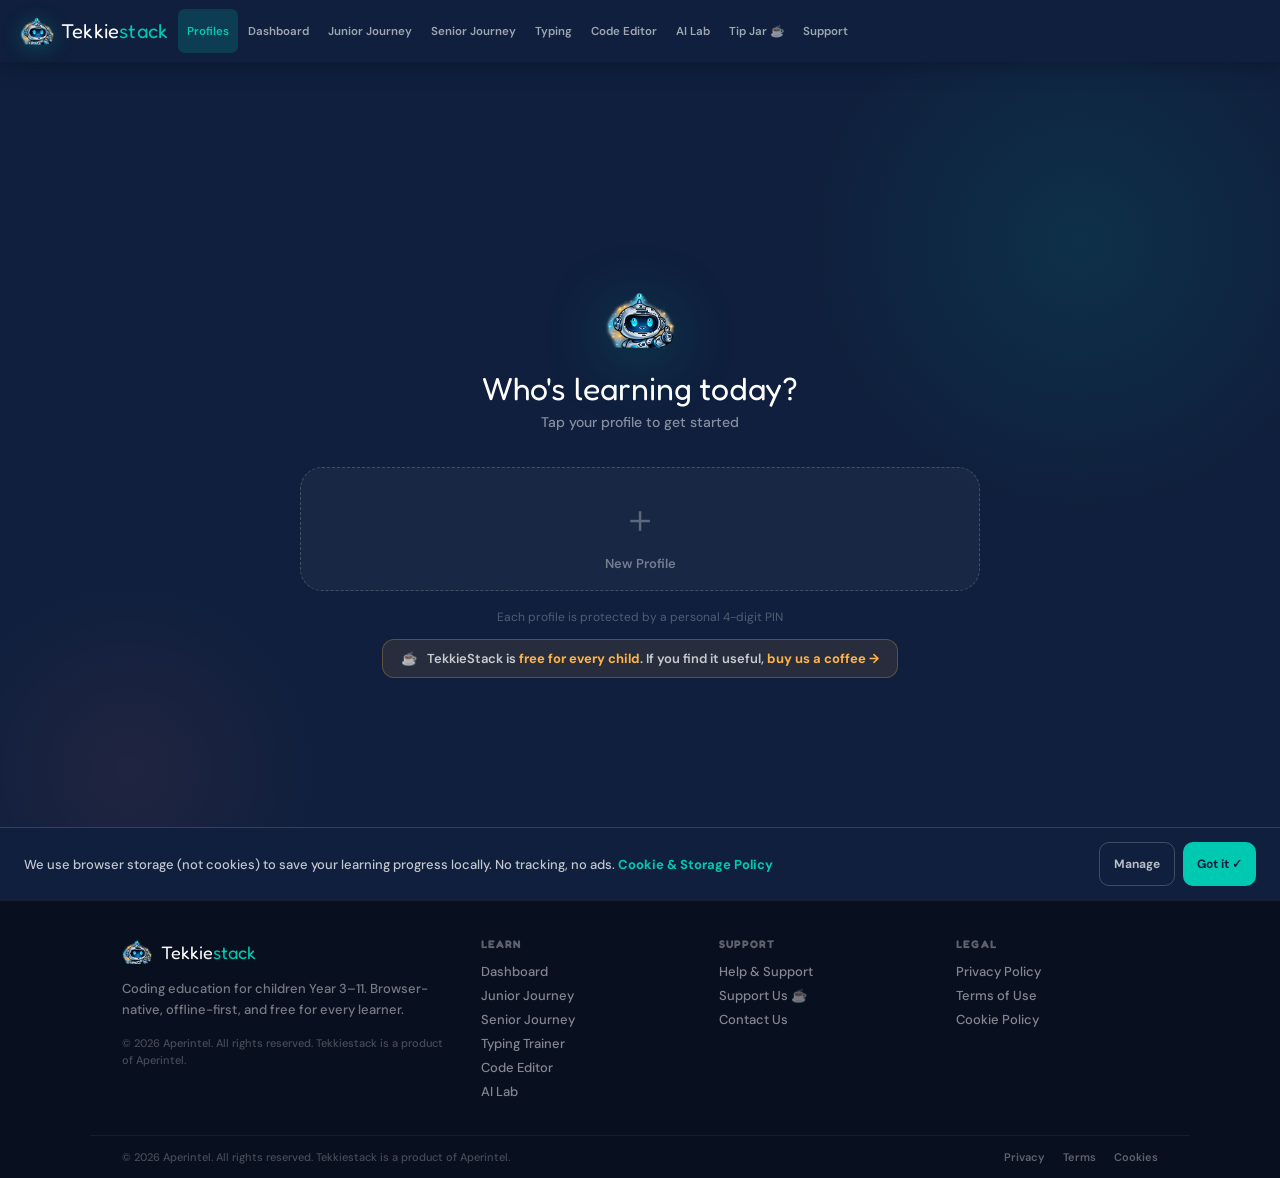
==== commit e547413e: "Add Forgot PIN? guardian reset flow Kids can tap "Forgot PIN?" on the PIN entry modal to open a guar" ====
--- a/index.html
+++ b/index.html
@@ -75,7 +75,38 @@
       <button class="npb" onclick="pk('0')">0</button>
       <button class="npb del" onclick="pd_()">⌫</button>
     </div>
+    <div class="modal-link forgot-pin-link" onclick="openGuardianReset()">Forgot PIN?</div>
     <div class="modal-link" onclick="closePinModal()">Cancel</div>
+  </div>
+</div>
+
+<!-- ── Guardian PIN Reset Modal ──────────────────────────────────────────── -->
+<div class="overlay" id="grOvl">
+  <div class="modal">
+    <span class="modal-avatar">🔐</span>
+    <div class="modal-title">Guardian Reset</div>
+    <div class="modal-sub">Ask a parent or teacher to set a new PIN for <strong id="grKidName"></strong></div>
+    <div class="gr-step" id="grStep">Step 1 of 2 — Enter new PIN</div>
+    <div class="pin-dots">
+      <div class="pd" id="gd0"></div><div class="pd" id="gd1"></div>
+      <div class="pd" id="gd2"></div><div class="pd" id="gd3"></div>
+    </div>
+    <div class="pin-err" id="grErr"></div>
+    <div class="numpad">
+      <button class="npb" onclick="gpk('1')">1</button>
+      <button class="npb" onclick="gpk('2')">2</button>
+      <button class="npb" onclick="gpk('3')">3</button>
+      <button class="npb" onclick="gpk('4')">4</button>
+      <button class="npb" onclick="gpk('5')">5</button>
+      <button class="npb" onclick="gpk('6')">6</button>
+      <button class="npb" onclick="gpk('7')">7</button>
+      <button class="npb" onclick="gpk('8')">8</button>
+      <button class="npb" onclick="gpk('9')">9</button>
+      <button class="npb" style="visibility:hidden"></button>
+      <button class="npb" onclick="gpk('0')">0</button>
+      <button class="npb del" onclick="gpd_()">⌫</button>
+    </div>
+    <div class="modal-link" onclick="closeGuardianReset()">Cancel</div>
   </div>
 </div>
 
@@ -467,8 +498,10 @@
 ════════════════════════════════════════════════════ -->
 <div id="s-onboard" class="screen">
   <div class="ob-screen">
+
+    <!-- STEP 1: Name + Avatar -->
     <div id="ob1" class="ob-card">
-      <div class="ob-step">Step 1 of 6 — Create Profile</div>
+      <div class="ob-step">Step 1 of 5 — Create Profile</div>
       <div style="font-size:58px;margin-bottom:11px">👋</div>
       <div class="ob-title">Welcome to TekkieStack!</div>
       <div class="ob-desc">You're about to start learning to build with code. Let's set up your profile.</div>
@@ -489,8 +522,34 @@
       </div>
       <button class="btn btn-cy btn-full" onclick="obStep(2)">Continue →</button>
     </div>
+
+    <!-- STEP 2: Set PIN -->
     <div id="ob2" class="ob-card" style="display:none">
-      <div class="ob-step">Step 2 of 6 — Year Group</div>
+      <div class="ob-step">Step 2 of 5 — Set PIN</div>
+      <div style="font-size:58px;margin-bottom:11px">🔐</div>
+      <div class="ob-title">Choose your secret PIN</div>
+      <div class="ob-desc">A 4-digit PIN keeps your profile private on a shared device.</div>
+      <div style="font-size:13px;font-weight:700;color:var(--muted);margin-bottom:9px">Enter PIN</div>
+      <div class="pin-setup-row">
+        <input class="pin-box" maxlength="1" type="password" inputmode="numeric" id="pin0" oninput="onPinInput(0)">
+        <input class="pin-box" maxlength="1" type="password" inputmode="numeric" id="pin1" oninput="onPinInput(1)">
+        <input class="pin-box" maxlength="1" type="password" inputmode="numeric" id="pin2" oninput="onPinInput(2)">
+        <input class="pin-box" maxlength="1" type="password" inputmode="numeric" id="pin3" oninput="onPinInput(3)">
+      </div>
+      <div style="font-size:13px;font-weight:700;color:var(--muted);margin-bottom:9px">Confirm PIN</div>
+      <div class="pin-setup-row">
+        <input class="pin-box" maxlength="1" type="password" inputmode="numeric" id="pin4" oninput="onPinInput(4)">
+        <input class="pin-box" maxlength="1" type="password" inputmode="numeric" id="pin5" oninput="onPinInput(5)">
+        <input class="pin-box" maxlength="1" type="password" inputmode="numeric" id="pin6" oninput="onPinInput(6)">
+        <input class="pin-box" maxlength="1" type="password" inputmode="numeric" id="pin7" oninput="onPinInput(7)">
+      </div>
+      <div id="pinSetErr" style="font-size:13px;color:var(--coral);font-weight:600;min-height:17px;margin-bottom:11px"></div>
+      <button class="btn btn-cy btn-full" id="ob2Btn" disabled onclick="obStep(3)">Set PIN &amp; Continue →</button>
+    </div>
+
+    <!-- STEP 3: Year Group -->
+    <div id="ob3" class="ob-card" style="display:none">
+      <div class="ob-step">Step 3 of 5 — Year Group</div>
       <div style="font-size:58px;margin-bottom:11px">📚</div>
       <div class="ob-title">What year are you in?</div>
       <div class="ob-desc">This sets your learning journey — Junior (Y3–6) or Senior (Y7–11+).</div>
@@ -506,32 +565,12 @@
         <button class="yr-btn" onclick="selectYear(this,11)">Y11</button>
         <button class="yr-btn" onclick="selectYear(this,12)">Y12+</button>
       </div>
-      <button class="btn btn-cy btn-full" id="ob2Btn" disabled onclick="obStep(3)">Continue →</button>
-    </div>
-    <div id="ob3" class="ob-card" style="display:none">
-      <div class="ob-step">Step 3 of 6 — Set PIN</div>
-      <div style="font-size:58px;margin-bottom:11px">🔐</div>
-      <div class="ob-title">Choose your secret PIN</div>
-      <div class="ob-desc">A 4-digit PIN keeps your profile private on a shared device.</div>
-      <div style="font-size:13px;font-weight:700;color:var(--muted);margin-bottom:9px">Enter PIN</div>
-      <div class="pin-setup-row">
-        <input class="pin-box" maxlength="1" type="password" inputmode="numeric" id="pin0" oninput="onPinInput(0)">
-        <input class="pin-box" maxlength="1" type="password" inputmode="numeric" id="pin1" oninput="onPinInput(1)">
-        <input class="pin-box" maxlength="1" type="password" inputmode="numeric" id="pin2" oninput="onPinInput(2)">
-        <input class="pin-box" maxlength="1" type="password" inputmode="numeric" id="pin3" oninput="onPinInput(3)">
-      </div>
-      <div style="font-size:13px;font-weight:700;color:var(--muted);margin-bottom:9px">Confirm PIN</div>
-      <div class="pin-setup-row">
-        <input class="pin-box" maxlength="1" type="password" inputmode="numeric" id="pin4" oninput="onPinInput(4)">
-        <input class="pin-box" maxlength="1" type="password" inputmode="numeric" id="pin5" oninput="onPinInput(5)">
-        <input class="pin-box" maxlength="1" type="password" inputmode="numeric" id="pin6" oninput="onPinInput(6)">
-        <input class="pin-box" maxlength="1" type="password" inputmode="numeric" id="pin7" oninput="onPinInput(7)">
-      </div>
-      <div id="pinSetErr" style="font-size:13px;color:var(--coral);font-weight:600;min-height:17px;margin-bottom:11px"></div>
-      <button class="btn btn-cy btn-full" id="ob3Btn" disabled onclick="obStep(4)">Set PIN &amp; Continue →</button>
-    </div>
+      <button class="btn btn-cy btn-full" id="ob3Btn" disabled onclick="obStep(4)">Continue →</button>
+    </div>
+
+    <!-- STEP 4: HTML Starter Activity -->
     <div id="ob4" class="ob-card" style="display:none">
-      <div class="ob-step">Step 4 of 6 — Starter Build</div>
+      <div class="ob-step">Step 4 of 5 — Starter Build</div>
       <div style="font-size:58px;margin-bottom:9px">✨</div>
       <div class="ob-title">Build your first web page!</div>
       <div class="ob-desc">Replace ___ with your name and watch it appear live.</div>
@@ -547,6 +586,8 @@
       <div class="starter-preview" id="starterPreview"><span style="color:var(--muted);font-size:14px;font-family:'DM Sans',sans-serif">Replace ___ above to see it appear...</span></div>
       <button class="btn btn-cy btn-full" id="ob4Btn" disabled onclick="obStep(5)">I did it! →</button>
     </div>
+
+    <!-- STEP 5: Celebration -->
     <div id="ob5" class="ob-card" style="display:none">
       <div style="font-size:70px;display:block;margin-bottom:12px;animation:bnc .55s ease">🎉</div>
       <div class="ob-title">You're a builder!</div>
@@ -554,6 +595,7 @@
       <div style="font-family:'Fredoka One',cursive;font-size:26px;color:var(--cyan);margin-bottom:20px">+25 XP earned!</div>
       <button class="btn btn-cy btn-full" onclick="finishOnboarding()">Go to my Dashboard →</button>
     </div>
+
   </div>
 </div>
 
@@ -757,10 +799,10 @@
           </label>
         </div>
         <div class="card" style="padding:16px">
-          <div style="font-weight:700;color:var(--navy);margin-bottom:6px;font-size:14px">🤖 Online AI (Y5+)</div>
-          <div style="font-size:12px;color:var(--muted);margin-bottom:12px;font-weight:500">Disabled by default. Enable per-profile by a parent or teacher.</div>
+          <div style="font-weight:700;color:var(--navy);margin-bottom:6px;font-size:14px">🤖 Online AI</div>
+          <div style="font-size:12px;color:var(--muted);margin-bottom:12px;font-weight:500">When enabled, questions are sent to an AI service. Turn off to use offline hints only.</div>
           <label style="display:flex;align-items:center;gap:9px;cursor:pointer">
-            <input type="checkbox" id="toggleAI" onchange="toggleOnlineAI(this.checked)" style="width:18px;height:18px;cursor:pointer">
+            <input type="checkbox" id="toggleAI" checked onchange="toggleOnlineAI(this.checked)" style="width:18px;height:18px;cursor:pointer">
             <span style="font-size:13px;font-weight:700;color:var(--navy)">Online AI enabled</span>
           </label>
         </div>
@@ -878,9 +920,10 @@
 
 <script>
 // ── Onboarding state ────────────────────────────────────────────────────
-let _obAvatar = '🚀';
-let _obYear   = null;
-let _pinVals  = Array(8).fill('');   // let (not const) so resetOnboarding can clear it
+let _obAvatar   = '🚀';
+let _obYear     = null;
+let _pinVals    = Array(8).fill('');   // let (not const) so resetOnboarding can clear it
+let _obGuardian = false;               // true when registering as a parent/guardian/teacher
 
 /**
  * resetOnboarding — called every time the onboarding screen opens.
@@ -889,9 +932,10 @@
  * and the "You're a builder" duplicate-profile bug.
  */
 function resetOnboarding() {
-  _obAvatar = '🚀';
-  _obYear   = null;
-  _pinVals  = Array(8).fill('');
+  _obAvatar   = '🚀';
+  _obYear     = null;
+  _pinVals    = Array(8).fill('');
+  _obGuardian = false;
 
   // Name field
   const nameEl = document.getElementById('obName');
@@ -904,11 +948,6 @@
   const firstAv = document.querySelector('.av-btn');
   if (firstAv) firstAv.classList.add('sel');
 
-  // Year grid
-  document.querySelectorAll('.yr-btn').forEach(b => b.classList.remove('sel'));
-  const ob2Btn = document.getElementById('ob2Btn');
-  if (ob2Btn) ob2Btn.disabled = true;
-
   // PIN fields
   for (let i = 0; i < 8; i++) {
     const pinEl = document.getElementById('pin' + i);
@@ -916,6 +955,11 @@
   }
   const pinSetErr = document.getElementById('pinSetErr');
   if (pinSetErr) pinSetErr.textContent = '';
+  const ob2Btn = document.getElementById('ob2Btn');
+  if (ob2Btn) ob2Btn.disabled = true;
+
+  // Year grid
+  document.querySelectorAll('.yr-btn').forEach(b => b.classList.remove('sel'));
   const ob3Btn = document.getElementById('ob3Btn');
   if (ob3Btn) ob3Btn.disabled = true;
 
@@ -944,7 +988,7 @@
 function selectYear(el, y) {
   document.querySelectorAll('.yr-btn').forEach(b => b.classList.remove('sel'));
   el.classList.add('sel'); _obYear = y;
-  document.getElementById('ob2Btn').disabled = false;
+  document.getElementById('ob3Btn').disabled = false;
 }
 function onPinInput(i) {
   const el = document.getElementById('pin'+i);
@@ -953,9 +997,9 @@
   const p1 = _pinVals.slice(0,4).join(''), p2 = _pinVals.slice(4,8).join('');
   const err = document.getElementById('pinSetErr');
   if (p1.length === 4 && p2.length === 4) {
-    if (p1 === p2) { err.textContent = ''; document.getElementById('ob3Btn').disabled = false; }
-    else { err.textContent = "PINs don't match — try again"; document.getElementById('ob3Btn').disabled = true; }
-  } else { document.getElementById('ob3Btn').disabled = true; }
+    if (p1 === p2) { err.textContent = ''; document.getElementById('ob2Btn').disabled = false; }
+    else { err.textContent = "PINs don't match — try again"; document.getElementById('ob2Btn').disabled = true; }
+  } else { document.getElementById('ob2Btn').disabled = true; }
 }
 function starterPreview() {
   const v = document.getElementById('starterInput').value;
@@ -979,13 +1023,8 @@
   }
   const sanitisedName = nameCheck.value;
 
-  // Validate PIN
+  // PIN — students can choose any 4-digit PIN (no strength restriction)
   const pin = _pinVals.slice(0,4).join('') || '0000';
-  const pinCheck = window.TSASecurity ? TSASecurity.validatePIN(pin) : { ok: true, error: '' };
-  if (!pinCheck.ok) {
-    alert(pinCheck.error);
-    return;
-  }
   try {
     const profile = await TSA.services.sessionManager.createProfile({
       name: sanitisedName, avatar: _obAvatar, yearGroup: _obYear || 3, pin
@@ -1452,14 +1491,16 @@
   if (window.TSA) window.TSA.config.featureFlags.onlineAI = enabled;
   try { localStorage.setItem('ts_online_ai', enabled ? '1' : '0'); } catch {}
   const status = document.getElementById('aiOnlineStatus');
-  if (status) status.textContent = enabled ? 'Online AI is now enabled for Y5+ profiles' : 'Online AI is disabled';
+  if (status) status.textContent = enabled ? 'Online AI is now enabled' : 'Online AI is disabled — offline hints only';
 }
 
 // Init cookie policy page toggles when opened
 TSA.routes['cookies'] = () => {
   setTimeout(() => {
     const fontsOff = localStorage.getItem('ts_fonts_disabled') === '1';
-    const aiOn     = localStorage.getItem('ts_online_ai') === '1';
+    // Default to true if the key has never been explicitly set
+    const aiStored = localStorage.getItem('ts_online_ai');
+    const aiOn     = aiStored === null ? true : aiStored === '1';
     const tFonts   = document.getElementById('toggleFonts');
     const tAI      = document.getElementById('toggleAI');
     if (tFonts) tFonts.checked = !fontsOff;
@@ -1472,8 +1513,9 @@
 (function _restorePrefs() {
   try {
     if (localStorage.getItem('ts_fonts_disabled') === '1') toggleGoogleFonts(false);
-    if (localStorage.getItem('ts_online_ai') === '1' && window.TSA) {
-      window.TSA.config.featureFlags.onlineAI = true;
+    // If the user has explicitly disabled AI, honour it; otherwise leave it on (default)
+    if (localStorage.getItem('ts_online_ai') === '0' && window.TSA) {
+      window.TSA.config.featureFlags.onlineAI = false;
     }
   } catch {}
 })();
--- a/assets/css/main.css
+++ b/assets/css/main.css
@@ -107,8 +107,8 @@
 }
 .nav-logo {
   width: 34px; height: 34px;
-  border-radius: 8px; object-fit: cover;
-  box-shadow: 0 2px 10px rgba(0,201,177,0.3);
+  object-fit: contain;
+  filter: drop-shadow(0 2px 10px rgba(0,201,177,0.3));
 }
 .nav-brand-text {
   font-family: 'Fredoka One', cursive;
@@ -197,6 +197,8 @@
 .npb.del { font-size: 15px; font-family: 'DM Sans', sans-serif; color: var(--muted); }
 .pin-err { font-size: 13px; color: var(--coral); font-weight: 600; min-height: 17px; margin-bottom: 10px; }
 .modal-link { font-size: 12px; color: var(--muted); cursor: pointer; text-decoration: underline; }
+.forgot-pin-link { color: var(--cyan); margin-bottom: 4px; }
+.gr-step { font-size: 12px; color: var(--cyan); font-weight: 600; margin-bottom: 10px; letter-spacing: 0.3px; }
 
 /* ── Buttons ─────────────────────────────────────────────────────────────── */
 .btn {
@@ -243,7 +245,7 @@
   background: radial-gradient(circle, rgba(255,107,107,.07) 0%, transparent 70%);
   bottom: -60px; left: -60px; pointer-events: none;
 }
-.picker-logo { width: 70px; height: 70px; border-radius: 16px; margin-bottom: 14px; box-shadow: 0 8px 32px rgba(0,201,177,.28); }
+.picker-logo { width: 70px; height: 70px; margin-bottom: 14px; filter: drop-shadow(0 8px 32px rgba(0,201,177,.28)); }
 .picker-title { font-family: 'Fredoka One', cursive; font-size: 32px; color: #fff; margin-bottom: 5px; }
 .picker-sub { font-size: 14px; color: rgba(255,255,255,.5); margin-bottom: 36px; font-weight: 500; transition: color .2s; }
 .profiles-grid {
@@ -427,7 +429,7 @@
 .site-footer { background:#080F1F; padding:0; border-top:1px solid rgba(255,255,255,.06); }
 .footer-main { display:grid; grid-template-columns:1.6fr 1fr 1fr 1fr; gap:36px; padding:36px 32px 28px; max-width:1100px; margin:0 auto; }
 .footer-col-brand .footer-logo-wrap { display:flex; align-items:center; gap:9px; margin-bottom:12px; }
-.footer-logo-img { width:30px; height:30px; border-radius:7px; object-fit:cover; }
+.footer-logo-img { width:30px; height:30px; object-fit:contain; }
 .footer-brand-name { font-family:'Fredoka One',cursive; font-size:18px; color:#fff; }
 .footer-brand-name span { color:var(--cyan); }
 .footer-tagline { font-size:13px; color:rgba(255,255,255,.45); line-height:1.6; font-weight:500; margin-bottom:14px; }
@@ -474,20 +476,147 @@
 .legal-contact-card a  { color:var(--cyan); font-weight:700; text-decoration:none; }
 
 /* ── Responsive ──────────────────────────────────────────────────────────── */
-@media (max-width:768px) {
-  .dgrid { grid-template-columns:1fr; }
-  .c-welcome,.c-daily,.c-projs { grid-column:1; }
-  .c-phases { grid-column:1; grid-row:auto; }
-  .elayout { grid-template-columns:1fr; height:auto; }
-  .nav-tabs { display:none; }
-  .profiles-grid { grid-template-columns:repeat(2,1fr); }
-  .footer-main { grid-template-columns:1fr 1fr; gap:24px; padding:28px 20px 20px; }
-  .footer-bottom { padding:12px 20px; }
-  .footer-col-brand { grid-column:1/3; }
-}
-@media (max-width:480px) {
-  .footer-main { grid-template-columns:1fr; }
-  .footer-col-brand { grid-column:1; }
+
+/* ── Tablet landscape (≤ 900px) ─────────────────────────────────────────── */
+@media (max-width: 900px) {
+  /* Dashboard: 3 → 2 columns */
+  .dgrid { grid-template-columns: 1fr 1fr; }
+  .c-welcome { grid-column: 1 / 3; }
+  .c-phases  { grid-column: 1 / 3; grid-row: auto; }
+  .c-daily   { grid-column: 1 / 3; }
+  .c-projs   { grid-column: 1 / 3; }
+
+  /* Footer: 4 → 2 columns */
+  .footer-main { grid-template-columns: 1fr 1fr; gap: 28px; padding: 30px 24px 22px; }
+  .footer-col-brand { grid-column: 1 / 3; }
+}
+
+/* ── Tablet portrait / large phone (≤ 768px) ────────────────────────────── */
+@media (max-width: 768px) {
+
+  /* ── Nav: scrollable tabs instead of hidden ── */
+  .nav { padding: 0 10px; gap: 2px; }
+  .nav-brand-text { display: none; }           /* save space — logo still shows */
+  .nav-tabs {
+    display: flex;                             /* override any display:none */
+    overflow-x: auto;
+    -webkit-overflow-scrolling: touch;
+    scrollbar-width: none;
+  }
+  .nav-tabs::-webkit-scrollbar { display: none; }
+  .nb { padding: 5px 8px; font-size: 11px; }
+  .xp-pill { display: none; }                 /* hide XP bar, keep avatar chip */
+  .end-btn { font-size: 10px; padding: 4px 8px; }
+
+  /* ── Screens: tighter padding ── */
+  .escreen  { padding: 16px 12px; }
+  .tscreen  { padding: 16px 12px; }
+
+  /* ── Dashboard: single column ── */
+  .dgrid { grid-template-columns: 1fr; padding: 14px 12px; gap: 12px; }
+  .c-welcome,.c-daily,.c-projs,.c-phases { grid-column: 1; grid-row: auto; }
+  .c-welcome h2 { font-size: 20px; }
+  .projects-grid { grid-template-columns: 1fr 1fr; }
+
+  /* ── Code editor: stack panes ── */
+  .elayout { grid-template-columns: 1fr; height: auto; gap: 12px; }
+  .code-textarea { min-height: 200px; font-size: 13px; }
+  .preview-pane  { min-height: 260px; }
+  .eheader { flex-direction: column; align-items: flex-start; }
+
+  /* ── Typing trainer ── */
+  .thead { flex-direction: column; gap: 8px; }
+  .stats-row { gap: 7px; }
+  .sbox { padding: 10px 12px; }
+  .stat-num { font-size: 22px; }
+  .typing-prompt { font-size: 16px; padding: 16px; }
+  /* Scale down keyboard to fit */
+  .kb-wrap { padding: 12px 6px; overflow-x: auto; }
+  .kb-row { gap: 3px; }
+  .kk { min-width: 28px; height: 30px; font-size: 11px; padding: 0 3px; }
+  .kk.w2 { min-width: 42px; }
+  .kk.w3 { min-width: 54px; }
+  .kk.sp { min-width: 130px; }
+
+  /* ── Profile picker ── */
+  .profiles-grid { grid-template-columns: repeat(2, 1fr); gap: 10px; }
+  .picker-title  { font-size: 26px; }
+  .picker { padding: 28px 14px; }
+
+  /* ── Modals ── */
+  .modal { max-width: calc(100vw - 28px); padding: 28px 18px; }
+  .ob-card { padding: 30px 20px; }
+
+  /* ── Footer ── */
+  .footer-main { grid-template-columns: 1fr 1fr; gap: 20px; padding: 24px 16px 16px; }
+  .footer-col-brand { grid-column: 1 / 3; }
+  .footer-bottom { padding: 12px 16px; flex-direction: column; align-items: flex-start; gap: 6px; }
+
+  /* ── Cookie banner ── */
+  .cookie-banner { flex-direction: column; align-items: flex-start; padding: 14px 16px; gap: 10px; }
+  .cookie-banner-btns { width: 100%; justify-content: flex-end; }
+
+  /* ── Legal pages ── */
+  .legal-screen { padding: 28px 16px 48px; }
+  .legal-hero h1 { font-size: 28px; }
+}
+
+/* ── Small phones (≤ 480px) ─────────────────────────────────────────────── */
+@media (max-width: 480px) {
+  :root { --nav-h: 54px; }
+
+  /* ── Nav ── */
+  .nav-logo { width: 28px; height: 28px; }
+  .nb { padding: 4px 7px; font-size: 10.5px; }
+  .nav-chip .c-name { display: none; }    /* show avatar only */
+  .end-btn { display: none; }             /* moved to session end modal */
+
+  /* ── Typography ── */
+  h1, h2 { font-size: clamp(18px, 5vw, 26px); }
+
+  /* ── Dashboard ── */
+  .dgrid { padding: 10px; gap: 10px; }
+  .streak-big { font-size: 44px; }
+
+  /* ── Code editor ── */
+  .escreen { padding: 10px; }
+  .code-textarea { min-height: 180px; font-size: 12.5px; }
+
+  /* ── Typing keyboard: hide on very small screens ── */
+  .kb-wrap { display: none; }
+  .level-controls { flex-direction: column; align-items: flex-start; }
+  .typing-prompt { font-size: 15px; line-height: 1.8; padding: 14px; }
+
+  /* ── Profile picker ── */
+  .picker-title  { font-size: 22px; }
+  .profile-card  { padding: 18px 10px 14px; }
+  .profile-card .pav { font-size: 40px; }
+  .profile-card .pnm { font-size: 16px; }
+
+  /* ── Onboarding ── */
+  .ob-card  { padding: 24px 16px; }
+  .ob-title { font-size: 22px; }
+  .avatar-grid { grid-template-columns: repeat(5, 1fr); gap: 5px; }
+  .av-btn { font-size: 18px; }
+  .year-grid { grid-template-columns: repeat(5, 1fr); gap: 4px; }
+
+  /* ── Modals ── */
+  .modal { padding: 24px 16px; }
+  .numpad { max-width: 180px; }
+  .npb { font-size: 18px; }
+
+  /* ── Footer: single column ── */
+  .footer-main { grid-template-columns: 1fr; gap: 16px; padding: 20px 14px 14px; }
+  .footer-col-brand { grid-column: 1; }
+
+  /* ── Legal ── */
+  .legal-screen { padding: 20px 14px 40px; }
+  .legal-hero h1 { font-size: 24px; }
+  .legal-toc { padding: 16px; }
+
+  /* ── Buttons ── */
+  .brow { flex-direction: column; }
+  .brow .btn { width: 100%; justify-content: center; }
 }
 
 /* ── WCAG 2.1 AA Accessibility (Stage 12) ──────────────────────────────── */
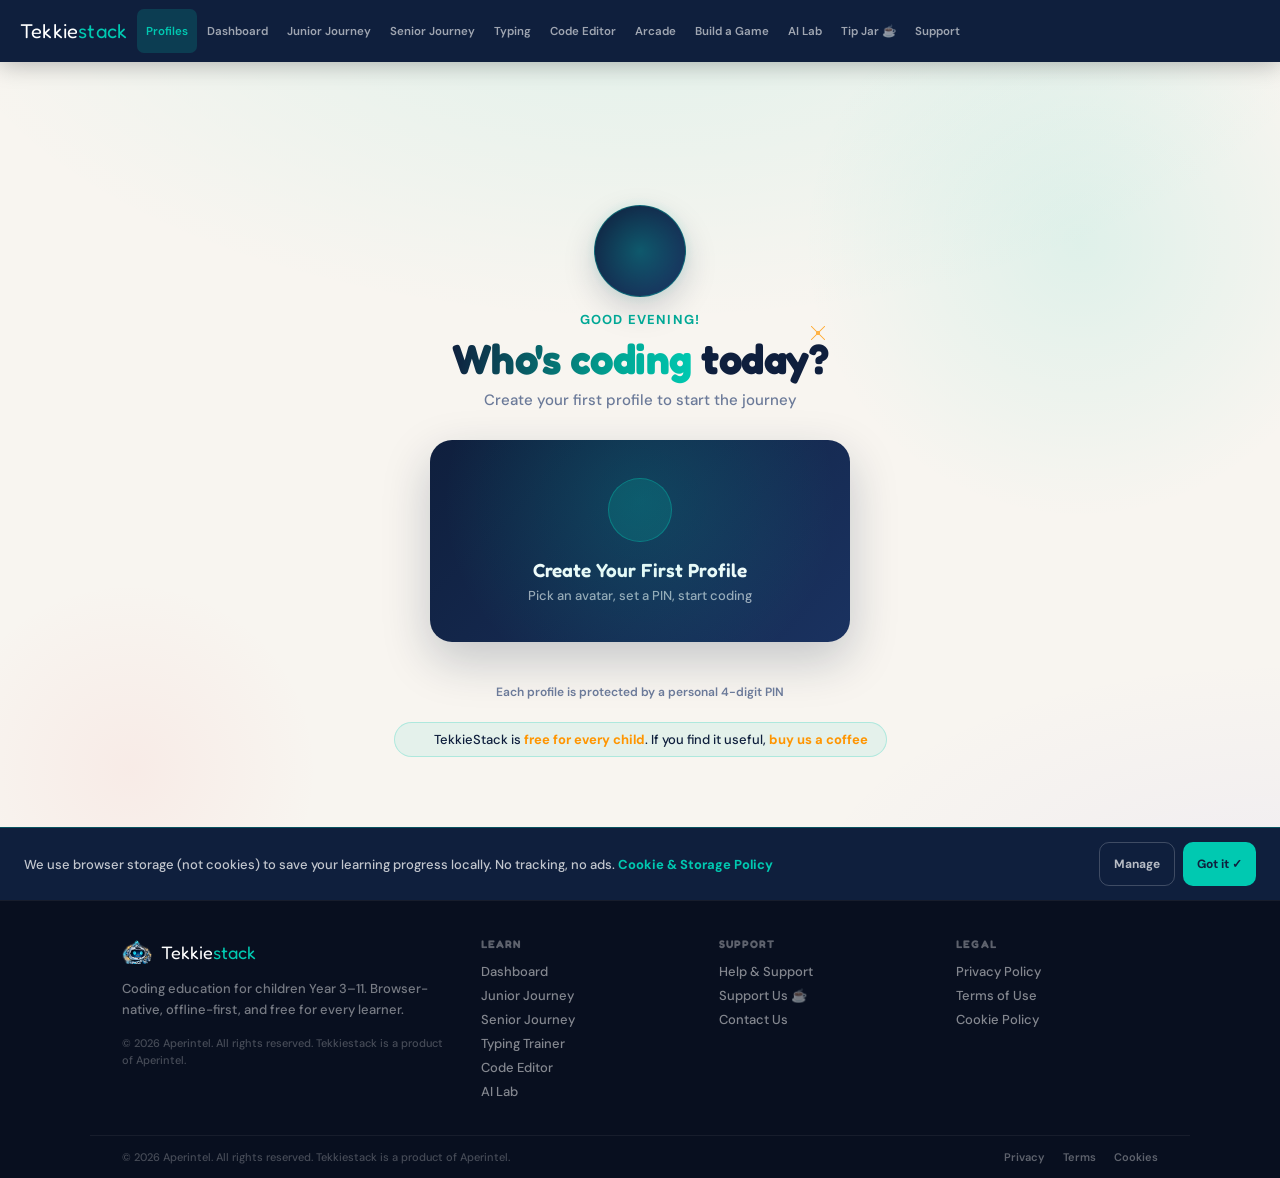
==== commit 66402eba: "feat(games+homepage): arcade expansion, game builder lab, premium playful homepage ARCADE (modules/g" ====
--- a/index.html
+++ b/index.html
@@ -4,7 +4,7 @@
 <meta charset="UTF-8">
 <meta name="viewport" content="width=device-width, initial-scale=1.0">
 <meta name="theme-color" content="#0F1F3D">
-<meta name="description" content="TekkieStack — Coding education for children Year 3–11. Browser-native, offline-first.">
+<meta name="description" content="TekkieStack, Coding education for children Year 3–11. Browser-native, offline-first.">
 <title>TekkieStack 2.0</title>
 <link rel="manifest" href="/manifest.json">
 <link rel="icon" type="image/png" href="assets/img/logo.png">
@@ -17,12 +17,11 @@
 <a href="#main-content" class="skip-link">Skip to main content</a>
 
 <!-- ── Offline banner ────────────────────────────────────────────────────── -->
-<div id="offlineBanner" role="alert" aria-live="polite">⚡ You are offline — all features still work</div>
+<div id="offlineBanner" role="alert" aria-live="polite">⚡ You are offline, all features still work</div>
 
 <!-- ── Navigation ────────────────────────────────────────────────────────── -->
 <nav class="nav" aria-label="Main navigation">
   <div class="nav-brand" onclick="goToProfiles()">
-    <img src="assets/img/logo.png" class="nav-logo" alt="TekkieStack">
     <span class="nav-brand-text">Tekkie<span>stack</span></span>
   </div>
   <div class="nav-tabs">
@@ -32,6 +31,8 @@
     <button class="nb" id="nb-senior"    onclick="need('senior')">Senior Journey</button>
     <button class="nb" id="nb-typing"    onclick="need('typing')">Typing</button>
     <button class="nb" id="nb-editor"    onclick="need('editor')">Code Editor</button>
+    <button class="nb" id="nb-games"     onclick="need('games')">Arcade</button>
+    <button class="nb" id="nb-builder"   onclick="need('builder')">Build a Game</button>
     <button class="nb" id="nb-ai"        onclick="need('ai')">AI Lab</button>
     <button class="nb" id="nb-tipjar"    onclick="go('tipjar')">Tip Jar ☕</button>
     <button class="nb" id="nb-support"   onclick="go('support')">Support</button>
@@ -84,9 +85,9 @@
 <div class="overlay" id="grOvl">
   <div class="modal">
     <span class="modal-avatar">🔐</span>
-    <div class="modal-title">Guardian Reset</div>
-    <div class="modal-sub">Ask a parent or teacher to set a new PIN for <strong id="grKidName"></strong></div>
-    <div class="gr-step" id="grStep">Step 1 of 2 — Enter new PIN</div>
+    <div class="modal-title" id="grTitle">Guardian Reset</div>
+    <div class="modal-sub" id="grSub"></div>
+    <div class="gr-step" id="grStep">Step 1 of 2: Enter new PIN</div>
     <div class="pin-dots">
       <div class="pd" id="gd0"></div><div class="pd" id="gd1"></div>
       <div class="pd" id="gd2"></div><div class="pd" id="gd3"></div>
@@ -126,11 +127,11 @@
 <!-- ── Celebration Overlay ────────────────────────────────────────────────── -->
 <div class="celeb-overlay" id="celebOverlay">
   <div class="celeb-card" id="celebCard">
-    <span class="celeb-em" id="celebEm">🏆</span>
+    <span class="celeb-em" id="celebEm" aria-hidden="true"></span>
     <div class="celeb-title" id="celebTi">Done!</div>
     <div class="celeb-sub"  id="celebSu">Great work!</div>
     <div class="celeb-xp"   id="celebXp">+20 XP</div>
-    <button class="btn btn-cy btn-full" onclick="closeC()">Keep Building →</button>
+    <button class="btn btn-cy btn-full" onclick="closeC()">Keep Building</button>
   </div>
 </div>
 
@@ -139,14 +140,31 @@
 ════════════════════════════════════════════════════ -->
 <main id="main-content"><div id="s-picker" class="screen on">
   <div class="picker">
-    <img src="assets/img/logo.png" class="picker-logo" alt="TekkieStack">
-    <div class="picker-title">Who's learning today?</div>
+    <!-- Floating decorative shapes (CSS-only, low CPU, respects reduced-motion) -->
+    <div class="picker-shapes" aria-hidden="true">
+      <span class="picker-shape ps-1"></span>
+      <span class="picker-shape ps-2"></span>
+      <span class="picker-shape ps-3"></span>
+      <span class="picker-shape ps-4"></span>
+      <span class="picker-shape ps-5"></span>
+      <span class="picker-shape ps-6"></span>
+    </div>
+
+    <!-- Bobbing mascot with cyan glow ring -->
+    <div class="picker-mascot" aria-hidden="true">
+      <span class="picker-mascot-glow"></span>
+      <span class="ts-i ts-i-rocket"></span>
+    </div>
+
+    <div class="picker-greeting" id="pickerGreeting">Welcome back!</div>
+    <h1 class="picker-title"><span class="picker-title-grad">Who's coding</span> <span class="picker-title-spark">today<span class="picker-spark" aria-hidden="true"></span></span>?</h1>
     <div class="picker-sub" id="pickerSub">Tap your profile to get started</div>
+
     <div class="profiles-grid" id="profilesGrid"></div>
     <div class="picker-ft">Each profile is protected by a personal 4-digit PIN</div>
     <div class="picker-tip-nudge" onclick="go('tipjar')">
-      <span>☕</span>
-      <span>TekkieStack is <strong>free for every child</strong>. If you find it useful, <strong>buy us a coffee →</strong></span>
+      <span class="ts-i ts-i-coffee" aria-hidden="true"></span>
+      <span>TekkieStack is <strong>free for every child</strong>. If you find it useful, <strong>buy us a coffee</strong></span>
     </div>
   </div>
 </div>
@@ -161,7 +179,7 @@
       <h2 id="welH">Hello! 👋</h2>
       <p>Keep the streak alive! You're making great progress.</p>
       <div class="brow">
-        <button class="btn btn-cy" onclick="go('editor')">Continue Learning →</button>
+        <button class="btn btn-cy" onclick="go('editor')">Continue Learning</button>
         <button class="btn" style="background:rgba(255,255,255,.12);color:#fff" onclick="go('ai')">AI Lab</button>
         <button class="btn" style="background:rgba(255,255,255,.08);color:rgba(255,255,255,.7)" onclick="go('typing')">Typing Trainer</button>
       </div>
@@ -176,7 +194,7 @@
       <div class="clabel">Today's Challenge</div>
       <div class="dbadge">⚡ Daily</div>
       <div class="daily-title">Fix the Broken Button</div>
-      <div class="daily-desc">There's a bug in the JavaScript — the button isn't responding to clicks. Find the typo and fix it!</div>
+      <div class="daily-desc">There's a bug in the JavaScript, the button isn't responding to clicks. Find the typo and fix it!</div>
       <div class="mtags"><span class="mtag">⏱ 5 mins</span><span class="mtag">🐛 Debug</span><span class="mtag">+15 XP</span></div>
       <div class="brow">
         <button class="btn btn-cy" onclick="go('editor')">Start Challenge</button>
@@ -215,16 +233,14 @@
   <div class="escreen">
     <div class="eheader">
       <div>
-        <div style="font-family:'Fredoka One',cursive;font-size:21px;color:var(--navy)" id="lessonTitle">Phase 2 · Lesson 3 — CSS Styling</div>
+        <div style="font-family:'Fredoka One',cursive;font-size:21px;color:var(--navy)" id="lessonTitle">Phase 2 · Lesson 3: CSS Styling</div>
         <div style="font-size:13px;color:var(--muted);margin-top:2px;font-weight:500" id="lessonDesc">Make your page look amazing with colours and fonts</div>
       </div>
       <div class="brow">
-        <button class="btn btn-gh" id="hintBtn" onclick="showHint()">💡 Hint</button>
-        <button class="btn btn-nv" onclick="runCode()">▶ Run</button>
-        <button class="btn btn-am" onclick="markLessonDone()">✓ Mark Done</button>
-      </div>
-    </div>
-    <!-- Lesson explanation panel — shown before user starts coding -->
+        <button class="btn btn-am" onclick="markLessonDone()"><span class="ts-i ts-i-check" aria-hidden="true"></span>Mark Done</button>
+      </div>
+    </div>
+    <!-- Lesson explanation panel, shown before user starts coding -->
     <div id="lessonExplanation" style="display:none;max-height:420px;overflow-y:auto;border-bottom:1.5px solid var(--border);background:var(--slate)"></div>
 
     <div class="elayout">
@@ -257,27 +273,46 @@
   </style>
 </head>
 <body>
-  <h1>Hello, I'm learning to code! 👋</h1>
+  <h1>Hello: I'm learning to code! 👋</h1>
   <p>I'm building my first web page with TekkieStack.</p>
   <div class="card">
     <p>My favourite colour is teal. 🩵</p>
   </div>
 </body>
 </html></textarea>
+        <!-- Run / Hint controls at the bottom of the editor pane,
+             right next to where the preview output appears. -->
+        <div class="code-pane-footer">
+          <button class="btn btn-gh code-pane-btn" id="hintBtn" onclick="showHint()"><span class="ts-i ts-i-hint" aria-hidden="true"></span>Hint</button>
+          <button class="btn btn-cy code-pane-btn code-pane-run" onclick="runCode()"><span class="ts-i ts-i-play" aria-hidden="true"></span>Run</button>
+        </div>
       </div>
       <div class="preview-pane">
         <div class="preview-bar">
-          <span>🌐</span>
+          <span class="ts-i ts-i-globe" aria-hidden="true"></span>
           <div class="url-pill">preview · my-page.html</div>
-          <span class="live-badge" id="previewStatusBadge">▶ Press Run</span>
+          <span class="live-badge" id="previewStatusBadge">Press Run</span>
         </div>
-        <iframe class="preview-frame" id="previewFrame"></iframe>
+        <iframe class="preview-frame" id="previewFrame" sandbox="allow-scripts" title="Live preview of your code"></iframe>
+        <!-- Console pane: collapsed by default, expands when there's output -->
+        <div class="console-pane" id="consolePane">
+          <div class="console-bar" onclick="toggleConsole()">
+            <span class="console-label">
+              <span class="ts-i ts-i-terminal" aria-hidden="true"></span>
+              Console
+            </span>
+            <span class="console-count" id="consoleCount">0</span>
+            <button class="console-clear" onclick="event.stopPropagation();clearConsole()" title="Clear console" aria-label="Clear console">×</button>
+            <span class="console-toggle" id="consoleToggle">▾</span>
+          </div>
+          <div class="console-body" id="consoleBody"></div>
+        </div>
       </div>
     </div>
     <div class="hint-bar" id="hintBar" style="display:none">
-      <span style="font-size:19px">💡</span>
+      <span class="ts-i ts-i-hint" aria-hidden="true"></span>
       <div class="hint-text" id="hintText">Click the hint button to get a tip.</div>
-      <button class="btn btn-gh" style="font-size:12px;padding:5px 10px;margin-left:auto;flex-shrink:0" onclick="nextHint()">Next hint →</button>
+      <button class="btn btn-gh" style="font-size:12px;padding:5px 10px;margin-left:auto;flex-shrink:0" onclick="nextHint()">Next hint</button>
     </div>
     <div class="step-row">
       <span style="font-size:13px;font-weight:700;color:var(--muted)">Lesson progress</span>
@@ -293,10 +328,13 @@
 <div id="s-typing" class="screen">
   <div class="tscreen">
     <div class="thead">
-      <div><div class="ttitle">⌨️ Typing Trainer</div><div class="tsub">Build speed, accuracy &amp; muscle memory</div></div>
+      <div>
+        <div class="ttitle"><span class="ts-i ts-i-keyboard ts-i-on-cyan" aria-hidden="true"></span> Typing Trainer</div>
+        <div class="tsub">Build speed, accuracy &amp; muscle memory, with finger guidance</div>
+      </div>
       <div class="brow">
-        <button class="btn btn-gh" onclick="resetTyping()">↺ Reset</button>
-        <button class="btn btn-cy" onclick="startTyping()">▶ Start</button>
+        <button class="btn btn-gh" onclick="resetTyping()"><span class="ts-i ts-i-refresh" aria-hidden="true"></span>Reset</button>
+        <button class="btn btn-cy" onclick="startTyping()"><span class="ts-i ts-i-play" aria-hidden="true"></span>Start</button>
       </div>
     </div>
     <div class="stats-row">
@@ -306,6 +344,10 @@
       <div class="sbox"><div class="stat-num" id="bestStat">0</div><div class="slbl">Best WPM</div></div>
       <div class="sbox"><div class="stat-num" id="corStat">0</div><div class="slbl">Correct</div></div>
     </div>
+
+    <!-- Virtual hands above the keyboard, shows finger to use for next key -->
+    <div class="virtual-hands" id="virtualHands"></div>
+
     <div class="kb-wrap">
       <div class="kb-row" id="kbRow0"></div>
       <div class="kb-row" id="kbRow1"></div>
@@ -319,8 +361,10 @@
         <div class="kbl"><div class="kbd" style="background:var(--amber);height:3px;border-radius:0;margin-top:3px"></div>Home row</div>
       </div>
     </div>
+
     <div class="typing-prompt" id="typingPrompt" onclick="focusTyping()"></div>
     <input class="typing-hidden" id="typingHidden" autocomplete="off" autocorrect="off" autocapitalize="off" spellcheck="false">
+
     <div class="level-controls" style="margin-top:14px">
       <span style="font-size:13px;font-weight:700;color:var(--muted)">Level:</span>
       <div class="level-pills">
@@ -328,20 +372,30 @@
         <div class="lp" onclick="setTypingLevel(this,'alpha')">All Letters</div>
         <div class="lp" onclick="setTypingLevel(this,'words')">Common Words</div>
         <div class="lp" onclick="setTypingLevel(this,'code')">Code Snippets</div>
+        <div class="lp" onclick="setTypingLevel(this,'symbols')">Code Symbols</div>
+        <div class="lp" onclick="setTypingLevel(this,'pangrams')">Pangrams</div>
         <div class="lp" onclick="setTypingLevel(this,'speed')">Speed Run</div>
       </div>
     </div>
+
+    <div class="vh-controls">
+      <label class="vh-toggle">
+        <input type="checkbox" id="vhToggle" checked>
+        <span class="vh-toggle-track"><span class="vh-toggle-knob"></span></span>
+        <span class="vh-toggle-label">Show finger guide</span>
+      </label>
+    </div>
   </div>
 </div>
 
 <!-- ════════════════════════════════════════════════════
-     SCREEN: AI LAB (scaffold — wired by ai-lab.js)
+     SCREEN: AI LAB (scaffold, wired by ai-lab.js)
 ════════════════════════════════════════════════════ -->
 <div id="s-ai" class="screen">
   <div style="max-width:840px;margin:0 auto;padding:28px 18px">
     <div style="text-align:center;margin-bottom:26px">
       <h2 style="font-family:'Fredoka One',cursive;font-size:29px;color:var(--navy)">🤖 AI Lab</h2>
-      <p style="font-size:14px;color:var(--muted);margin-top:5px;font-weight:500">Your coding thinking partner — it helps you work things out, not do it for you.</p>
+      <p style="font-size:14px;color:var(--muted);margin-top:5px;font-weight:500">Your coding thinking partner, it helps you work things out, not do it for you.</p>
     </div>
     <div style="background:var(--slate);border-radius:var(--r-lg);padding:32px;text-align:center;border:1.5px dashed var(--border)">
       <div style="font-size:40px;margin-bottom:12px">🔧</div>
@@ -350,6 +404,16 @@
     </div>
   </div>
 </div>
+
+<!-- ════════════════════════════════════════════════════
+     SCREEN: GAMES (Phase F)
+════════════════════════════════════════════════════ -->
+<div id="s-games" class="screen"></div>
+
+<!-- ════════════════════════════════════════════════════
+     SCREEN: BUILD A GAME
+════════════════════════════════════════════════════ -->
+<div id="s-builder" class="screen"></div>
 
 <!-- ════════════════════════════════════════════════════
      SCREEN: TIP JAR
@@ -359,7 +423,7 @@
     <div style="text-align:center;margin-bottom:32px">
       <span style="font-size:54px;display:block;margin-bottom:11px">☕</span>
       <h2 style="font-family:'Fredoka One',cursive;font-size:32px;color:var(--navy);margin-bottom:7px">Support TekkieStack</h2>
-      <p style="font-size:14px;color:var(--muted);line-height:1.65;font-weight:500">TekkieStack is free for every child. If you're a parent, teacher, or supporter — every contribution makes a real difference.</p>
+      <p style="font-size:14px;color:var(--muted);line-height:1.65;font-weight:500">TekkieStack is free for every child. If you're a parent, teacher, or supporter, every contribution makes a real difference.</p>
     </div>
     <div style="display:grid;grid-template-columns:1fr 1fr;gap:16px;margin-bottom:20px">
       <div class="card" style="text-align:center">
@@ -389,7 +453,7 @@
     <div class="card" style="background:linear-gradient(130deg,var(--navy),var(--navy2));border:none;text-align:center">
       <span style="font-size:34px;display:block;margin-bottom:11px">🙏</span>
       <div style="font-family:'Fredoka One',cursive;font-size:19px;color:#fff;margin-bottom:5px">Every contribution matters</div>
-      <p style="font-size:13px;color:rgba(255,255,255,.6);font-weight:500">Tekkiestack is built by educators and developers who believe every child deserves world-class coding education — regardless of background or income. Your support funds new lessons, AI features, and offline capability for kids everywhere.</p>
+      <p style="font-size:13px;color:rgba(255,255,255,.6);font-weight:500">Tekkiestack is built by educators and developers who believe every child deserves world-class coding education regardless of background or income. Your support funds new lessons, AI features, and offline capability for kids everywhere.</p>
     </div>
   </div>
 </div>
@@ -410,7 +474,7 @@
     <div id="supportSuccess" style="display:none;background:#F0FDF4;border:1.5px solid #22C55E;border-radius:14px;padding:28px;text-align:center;margin-bottom:20px">
       <div style="font-size:42px;margin-bottom:10px">✅</div>
       <div style="font-family:'Fredoka One',cursive;font-size:20px;color:#15803D;margin-bottom:6px">Message sent!</div>
-      <p style="font-size:14px;color:#166534;margin:0 0 18px">Thanks for reaching out — we'll get back to you within 1–2 working days.</p>
+      <p style="font-size:14px;color:#166534;margin:0 0 18px">Thanks for reaching out, we'll get back to you within 1 to 2 working days.</p>
       <button onclick="resetSupportForm()" style="background:#22C55E;color:#fff;border:none;padding:10px 24px;border-radius:9px;font-size:14px;font-weight:700;cursor:pointer;font-family:'DM Sans',sans-serif">Send another message</button>
     </div>
 
@@ -459,7 +523,7 @@
       <!-- Message -->
       <div style="margin-bottom:22px">
         <label for="sf-message" style="display:block;font-size:13px;font-weight:700;color:var(--navy);margin-bottom:6px">Your message <span style="color:var(--coral)">*</span></label>
-        <textarea id="sf-message" name="message" required rows="5" placeholder="Tell us what's happening — the more detail, the better we can help."
+        <textarea id="sf-message" name="message" required rows="5" placeholder="Tell us what's happening, the more detail, the better we can help."
           style="width:100%;padding:11px 14px;border-radius:9px;border:1.5px solid var(--border);background:#fff;font-size:14px;font-family:'DM Sans',sans-serif;color:var(--navy);box-sizing:border-box;outline:none;resize:vertical;min-height:110px;transition:border-color .2s"
           onfocus="this.style.borderColor='var(--cyan)'" onblur="this.style.borderColor='var(--border)'"></textarea>
         <div class="sf-field-err" id="err-message" style="display:none;font-size:12px;color:var(--coral);margin-top:4px;font-weight:600"></div>
@@ -501,7 +565,7 @@
 
     <!-- STEP 1: Name + Avatar -->
     <div id="ob1" class="ob-card">
-      <div class="ob-step">Step 1 of 5 — Create Profile</div>
+      <div class="ob-step">Step 1 of 5: Create Profile</div>
       <div style="font-size:58px;margin-bottom:11px">👋</div>
       <div class="ob-title">Welcome to TekkieStack!</div>
       <div class="ob-desc">You're about to start learning to build with code. Let's set up your profile.</div>
@@ -520,12 +584,12 @@
         <button class="av-btn" onclick="selectAvatar(this,'🔥')">🔥</button>
         <button class="av-btn" onclick="selectAvatar(this,'🧠')">🧠</button>
       </div>
-      <button class="btn btn-cy btn-full" onclick="obStep(2)">Continue →</button>
+      <button class="btn btn-cy btn-full" onclick="obStep(2)">Continue</button>
     </div>
 
     <!-- STEP 2: Set PIN -->
     <div id="ob2" class="ob-card" style="display:none">
-      <div class="ob-step">Step 2 of 5 — Set PIN</div>
+      <div class="ob-step">Step 2 of 5: Set PIN</div>
       <div style="font-size:58px;margin-bottom:11px">🔐</div>
       <div class="ob-title">Choose your secret PIN</div>
       <div class="ob-desc">A 4-digit PIN keeps your profile private on a shared device.</div>
@@ -544,15 +608,15 @@
         <input class="pin-box" maxlength="1" type="password" inputmode="numeric" id="pin7" oninput="onPinInput(7)">
       </div>
       <div id="pinSetErr" style="font-size:13px;color:var(--coral);font-weight:600;min-height:17px;margin-bottom:11px"></div>
-      <button class="btn btn-cy btn-full" id="ob2Btn" disabled onclick="obStep(3)">Set PIN &amp; Continue →</button>
+      <button class="btn btn-cy btn-full" id="ob2Btn" disabled onclick="obStep(3)">Set PIN &amp; Continue</button>
     </div>
 
     <!-- STEP 3: Year Group -->
     <div id="ob3" class="ob-card" style="display:none">
-      <div class="ob-step">Step 3 of 5 — Year Group</div>
+      <div class="ob-step">Step 3 of 5: Year Group</div>
       <div style="font-size:58px;margin-bottom:11px">📚</div>
       <div class="ob-title">What year are you in?</div>
-      <div class="ob-desc">This sets your learning journey — Junior (Y3–6) or Senior (Y7–11+).</div>
+      <div class="ob-desc">This sets your learning journey, Junior (Y3–6) or Senior (Y7–11+).</div>
       <div class="year-grid">
         <button class="yr-btn" onclick="selectYear(this,3)">Y3</button>
         <button class="yr-btn" onclick="selectYear(this,4)">Y4</button>
@@ -565,12 +629,12 @@
         <button class="yr-btn" onclick="selectYear(this,11)">Y11</button>
         <button class="yr-btn" onclick="selectYear(this,12)">Y12+</button>
       </div>
-      <button class="btn btn-cy btn-full" id="ob3Btn" disabled onclick="obStep(4)">Continue →</button>
+      <button class="btn btn-cy btn-full" id="ob3Btn" disabled onclick="obStep(4)">Continue</button>
     </div>
 
     <!-- STEP 4: HTML Starter Activity -->
     <div id="ob4" class="ob-card" style="display:none">
-      <div class="ob-step">Step 4 of 5 — Starter Build</div>
+      <div class="ob-step">Step 4 of 5: Starter Build</div>
       <div style="font-size:58px;margin-bottom:9px">✨</div>
       <div class="ob-title">Build your first web page!</div>
       <div class="ob-desc">Replace ___ with your name and watch it appear live.</div>
@@ -584,16 +648,16 @@
         <input class="starter-input" id="starterInput" value="<h1>My name is ___</h1>" oninput="starterPreview()">
       </div>
       <div class="starter-preview" id="starterPreview"><span style="color:var(--muted);font-size:14px;font-family:'DM Sans',sans-serif">Replace ___ above to see it appear...</span></div>
-      <button class="btn btn-cy btn-full" id="ob4Btn" disabled onclick="obStep(5)">I did it! →</button>
+      <button class="btn btn-cy btn-full" id="ob4Btn" disabled onclick="obStep(5)">I did it!</button>
     </div>
 
     <!-- STEP 5: Celebration -->
     <div id="ob5" class="ob-card" style="display:none">
       <div style="font-size:70px;display:block;margin-bottom:12px;animation:bnc .55s ease">🎉</div>
       <div class="ob-title">You're a builder!</div>
-      <div style="font-size:14px;color:var(--muted);margin-bottom:14px;line-height:1.55;font-weight:500">You just wrote your first real web page. That's HTML — the language every website in the world is built with.</div>
+      <div style="font-size:14px;color:var(--muted);margin-bottom:14px;line-height:1.55;font-weight:500">You just wrote your first real web page. That's HTML, the language every website in the world is built with.</div>
       <div style="font-family:'Fredoka One',cursive;font-size:26px;color:var(--cyan);margin-bottom:20px">+25 XP earned!</div>
-      <button class="btn btn-cy btn-full" onclick="finishOnboarding()">Go to my Dashboard →</button>
+      <button class="btn btn-cy btn-full" onclick="finishOnboarding()">Go to my Dashboard</button>
     </div>
 
   </div>
@@ -609,7 +673,7 @@
       <h1>Privacy Policy</h1>
       <p class="legal-date">Last updated: March 2026 · Effective: March 2026</p>
     </div>
-    <div class="legal-highlight"><p><strong>Plain-English summary:</strong> TekkieStack is designed for children. We collect the bare minimum data needed to make it work. Nothing is sold. Nothing is shared with advertisers. All learner data stays on your own device — we never see it.</p></div>
+    <div class="legal-highlight"><p><strong>Plain-English summary:</strong> TekkieStack is designed for children. We collect the bare minimum data needed to make it work. Nothing is sold. Nothing is shared with advertisers. All learner data stays on your own device, we never see it.</p></div>
     <div class="legal-toc">
       <div class="legal-toc-title">Contents</div>
       <a href="#priv-1">1. Who We Are</a>
@@ -625,26 +689,26 @@
     </div>
     <div class="legal-section">
       <h2 id="priv-2">2. Data We Store Locally on Your Device</h2>
-      <p>All of the following is stored <strong>only on the device you use</strong> — in the browser's IndexedDB storage. It is never transmitted to Aperintel Ltd or any server.</p>
+      <p>All of the following is stored <strong>only on the device you use</strong>: in the browser's IndexedDB storage. It is never transmitted to Aperintel Ltd or any server.</p>
       <ul>
         <li>First name and chosen avatar emoji</li>
         <li>Year group (e.g. Year 5)</li>
         <li>A hashed PIN (we store a one-way hash, never the PIN itself)</li>
-        <li>Learning progress — lessons completed, phases, XP points, badges</li>
+        <li>Learning progress, lessons completed, phases, XP points, badges</li>
         <li>Code projects saved in the editor</li>
-        <li>Typing stats — words per minute, session count</li>
+        <li>Typing stats, words per minute, session count</li>
         <li>Streak and daily challenge history</li>
       </ul>
       <p>We do <strong>not</strong> collect: full names, email addresses, phone numbers, school names, location, photographs, biometric data, or any behavioural tracking data.</p>
     </div>
     <div class="legal-section">
       <h2 id="priv-3">3. Data Sent to Third Parties</h2>
-      <h3>Anthropic (AI Lab — Y5+ only, disabled by default)</h3>
+      <h3>Anthropic (AI Lab: Y5+ only, disabled by default)</h3>
       <p>When the optional online AI Lab is enabled for Year 5+ learners, the text of the coding question is sent to Anthropic's API. Before sending, our safety layer strips all personal information. The learner's name, year group, device ID, and school are never included in API calls. Anthropic's privacy policy: <strong>anthropic.com/privacy</strong></p>
       <h3>Formspree (Support contact form)</h3>
       <p>When you submit the support form, your name, email, and message are routed securely to the Aperintel support team via Formspree. No profile data or learning progress is included. Formspree privacy policy: <strong>formspree.io/legal/privacy-policy</strong></p>
       <h3>Google Fonts</h3>
-      <p>The app loads fonts from fonts.googleapis.com. Google's servers receive a standard HTTP request that includes your IP address and browser type — this is normal for any website that uses Google Fonts. No cookies are set. You can disable Google Fonts on the Cookie &amp; Storage Policy page to use system fonts instead.</p>
+      <p>The app loads fonts from fonts.googleapis.com. Google's servers receive a standard HTTP request that includes your IP address and browser type, this is normal for any website that uses Google Fonts. No cookies are set. You can disable Google Fonts on the Cookie &amp; Storage Policy page to use system fonts instead.</p>
     </div>
     <div class="legal-section">
       <h2 id="priv-4">4. Children's Privacy</h2>
@@ -702,7 +766,7 @@
     </div>
     <div class="legal-section">
       <h2 id="terms-2">2. Who Can Use TekkieStack</h2>
-      <p>TekkieStack is designed for children aged 7–16 (Year 3–11) under the supervision of a parent, guardian, or teacher. Adults may also use the platform for personal learning. Commercial use requires a separate written agreement with Aperintel — please contact us via the Help &amp; Support form.</p>
+      <p>TekkieStack is designed for children aged 7–16 (Year 3–11) under the supervision of a parent, guardian, or teacher. Adults may also use the platform for personal learning. Commercial use requires a separate written agreement with Aperintel, please contact us via the Help &amp; Support form.</p>
     </div>
     <div class="legal-section">
       <h2 id="terms-3">3. Acceptable Use</h2>
@@ -769,18 +833,18 @@
     </div>
     <div class="legal-section">
       <h2 id="cook-1">1. We Use No Cookies</h2>
-      <p>TekkieStack does not set any cookie files on your device — not session cookies, not persistent cookies, not tracking cookies, not advertising cookies. If you inspect your browser's cookie store for this site, it will be empty.</p>
+      <p>TekkieStack does not set any cookie files on your device, not session cookies, not persistent cookies, not tracking cookies, not advertising cookies. If you inspect your browser's cookie store for this site, it will be empty.</p>
       <p>The "cookie banner" you see when you first visit is required by UK and EU law for any site that uses browser storage. We show it to be transparent about the storage we do use, even though it is not technically cookies.</p>
     </div>
     <div class="legal-section">
       <h2 id="cook-2">2. Browser Storage We Use</h2>
-      <h3>IndexedDB — Learning data</h3>
+      <h3>IndexedDB: Learning data</h3>
       <p>Purpose: stores your learner profiles, lesson progress, XP, badges, code projects, typing stats, and automatic backups. This is the primary data store for TekkieStack.</p>
       <p>Database name: <code style="background:var(--slate);padding:2px 6px;border-radius:4px;font-family:'JetBrains Mono',monospace;font-size:13px">tekkiestack</code> · Schema version 5 · Stays on your device · Never transmitted</p>
-      <h3>localStorage — Preferences</h3>
-      <p>Purpose: stores a small number of lightweight flags — whether you have accepted this cookie notice (<code style="background:var(--slate);padding:2px 6px;border-radius:4px;font-family:'JetBrains Mono',monospace;font-size:13px">ts_cookie_ok</code>), your device ID used for PIN hashing (<code style="background:var(--slate);padding:2px 6px;border-radius:4px;font-family:'JetBrains Mono',monospace;font-size:13px">ts_device_id</code>), and whether you've dismissed the app install prompt. Contains no personal information about the learner.</p>
-      <h3>Cache API — Offline shell</h3>
-      <p>Purpose: caches the app's HTML, CSS, JavaScript, and fonts so that TekkieStack works with no internet connection after the first load. Cache name: <code style="background:var(--slate);padding:2px 6px;border-radius:4px;font-family:'JetBrains Mono',monospace;font-size:13px">ts-v2</code>. Contains only application files — no user data.</p>
+      <h3>localStorage: Preferences</h3>
+      <p>Purpose: stores a small number of lightweight flags, whether you have accepted this cookie notice (<code style="background:var(--slate);padding:2px 6px;border-radius:4px;font-family:'JetBrains Mono',monospace;font-size:13px">ts_cookie_ok</code>), your device ID used for PIN hashing (<code style="background:var(--slate);padding:2px 6px;border-radius:4px;font-family:'JetBrains Mono',monospace;font-size:13px">ts_device_id</code>), and whether you've dismissed the app install prompt. Contains no personal information about the learner.</p>
+      <h3>Cache API: Offline shell</h3>
+      <p>Purpose: caches the app's HTML, CSS, JavaScript, and fonts so that TekkieStack works with no internet connection after the first load. Cache name: <code style="background:var(--slate);padding:2px 6px;border-radius:4px;font-family:'JetBrains Mono',monospace;font-size:13px">ts-v2</code>. Contains only application files, no user data.</p>
     </div>
     <div class="legal-section">
       <h2 id="cook-3">3. Third-Party Storage</h2>
@@ -904,11 +968,13 @@
 <!-- ════════════════════════════════════════════════════
      SCRIPTS
 ════════════════════════════════════════════════════ -->
+<script src="assets/js/icons.js"></script>
 <script src="assets/js/security.js"></script>
 <script src="assets/js/storage.js"></script>
 <script src="assets/js/session.js"></script>
 <script src="assets/js/xp.js"></script>
 <script src="assets/js/app.js"></script>
+<script src="modules/activities.js"></script>
 <script src="modules/code-editor.js"></script>
 <script src="modules/typing-trainer.js"></script>
 <script src="modules/ai-lab.js"></script>
@@ -917,6 +983,8 @@
 <script src="modules/senior-phases.js"></script>
 <script src="modules/quiz-gate.js"></script>
 <script src="modules/engagement.js"></script>
+<script src="modules/games.js"></script>
+<script src="modules/game-builder.js"></script>
 
 <script>
 // ── Onboarding state ────────────────────────────────────────────────────
@@ -998,7 +1066,7 @@
   const err = document.getElementById('pinSetErr');
   if (p1.length === 4 && p2.length === 4) {
     if (p1 === p2) { err.textContent = ''; document.getElementById('ob2Btn').disabled = false; }
-    else { err.textContent = "PINs don't match — try again"; document.getElementById('ob2Btn').disabled = true; }
+    else { err.textContent = "PINs don't match. Try again"; document.getElementById('ob2Btn').disabled = true; }
   } else { document.getElementById('ob2Btn').disabled = true; }
 }
 function starterPreview() {
@@ -1141,7 +1209,7 @@
         _sfShow('supportError', '⚠ ' + errMsg);
       }
     } catch (_) {
-      _sfShow('supportError', '⚠ Could not send — check your internet connection and try again.');
+      _sfShow('supportError', '⚠ Could not send, check your internet connection and try again.');
     } finally {
       _setLoading(false);
     }
@@ -1176,65 +1244,56 @@
 }
 
 // ── Code editor helpers ─────────────────────────────────────────────────
-
-// Validates HTML for common structural errors. Returns array of error strings.
+// Phase A rebuild: DOMParser-based validator (no regex), sandboxed iframe,
+// srcdoc-driven preview, postMessage console capture, unified hint state.
+
+/**
+ * Validate HTML using the browser's own tokeniser (DOMParser + tree walk).
+ * Returns array of friendly error strings. Empty array = code looks ok.
+ *
+ * Why DOMParser: the regex approach mis-flagged CSS '>' combinators and JS
+ * comparison operators inside <style>/<script> as broken tags. Using the
+ * spec-compliant HTML tokeniser kills those false positives because the
+ * parser knows <style>/<script> are rawtext elements and stops scanning.
+ */
 function _validateHTML(code) {
   const errors = [];
-  if (!code.trim()) return errors;
-
-  // Void (self-closing) tags that never need a closing tag
+  const trimmed = code.trim();
+  if (!trimmed) return errors;
+
+  // Quick sanity checks that DOMParser is too forgiving to catch
+  // 1) Lone '<' with no following tag-start (e.g. "I love <")
+  //    Strip <style>/<script> rawtext + comments first so we don't false-match on CSS/JS.
+  const stripped = code
+    .replace(/<!--[\s\S]*?-->/g, '')
+    .replace(/<style\b[^>]*>[\s\S]*?<\/style>/gi, '')
+    .replace(/<script\b[^>]*>[\s\S]*?<\/script>/gi, '');
+
+  // After stripping, every '<' should be followed by /, !, or a letter (start of a tag).
+  const lonelyLt = /<(?![a-zA-Z!\/])/.exec(stripped);
+  if (lonelyLt) {
+    errors.push(`Stray <strong>&lt;</strong> character, every <strong>&lt;</strong> must start a tag like <strong>&lt;p&gt;</strong>. Use <strong>&amp;lt;</strong> if you want a literal less-than sign.`);
+    return errors;
+  }
+
+  // 2) Tag started with < but missing closing > before EOF or newline-without-close
+  //    e.g. "<h2 some text" — kid forgot the closing >
+  const lastLt = stripped.lastIndexOf('<');
+  if (lastLt !== -1) {
+    const after = stripped.slice(lastLt);
+    if (!/^<[\/a-zA-Z!][^<]*>/.test(after)) {
+      errors.push(`A tag is missing its closing <strong>&gt;</strong>: every tag needs both <strong>&lt;</strong> and <strong>&gt;</strong>.`);
+      return errors;
+    }
+  }
+
+  // ── Tag-balance check using DOMParser-tokenised view ─────────────────────
+  // Run the same regex-tokeniser the spec recommends: it captures opening/closing
+  // tags only; <style>/<script> rawtext is already stripped above.
   const voidTags = new Set(['area','base','br','col','embed','hr','img','input',
     'link','meta','param','source','track','wbr']);
-
-  // Known valid HTML tags — anything outside this list is flagged
-  const knownTags = new Set(['!doctype','html','head','body','div','span','p','a',
-    'h1','h2','h3','h4','h5','h6','ul','ol','li','img','br','hr','input','button',
-    'form','label','select','option','textarea','table','tr','td','th','thead','tbody',
-    'tfoot','nav','main','header','footer','section','article','aside','figure',
-    'figcaption','blockquote','pre','code','em','strong','b','i','u','s','del',
-    'ins','sup','sub','small','style','script','link','meta','title','iframe',
-    'canvas','video','audio','source','picture','details','summary','noscript',
-    'base','time','mark','template','slot']);
-
-  // Strip HTML comments so they don't confuse the tag scanner
-  const stripped = code.replace(/<!--[\s\S]*?-->/g, '');
-
-  // ── Pass 1: detect broken tag syntax BEFORE scanning proper tags ──────────
-  // Case A: tag name followed by > but missing the opening <
-  //   e.g. "h2>Hello<" — user forgot the leading <
-  //   Strategy: remove all valid <...> tags (including DOCTYPE), then look for knownTag> in what's left
-  const withoutValidTags = stripped
-    .replace(/<!DOCTYPE[^>]*>/gi, '')
-    .replace(/<\/?[a-zA-Z][a-zA-Z0-9]*(\s[^>]*)?\/?>/g, '');
-  const brokenOpenRe = /\b([a-zA-Z][a-zA-Z0-9]*)\s*>/g;
-  let bm;
-  while ((bm = brokenOpenRe.exec(withoutValidTags)) !== null) {
-    const t = bm[1].toLowerCase();
-    if (knownTags.has(t) && t !== '!doctype') {
-      errors.push(`Missing &lt; before <strong>${t}&gt;</strong> — did you mean <strong>&lt;${t}&gt;</strong>?`);
-    }
-  }
-
-  // Case B: a < that is NOT followed by a valid tag or comment or DOCTYPE
-  //   e.g. "gaahh<" at the end — a lone < left dangling
-  const danglingLtRe = /<(?!\/?[a-zA-Z!][a-zA-Z0-9]*[\s>\/]|!--)/g;
-  let dlm;
-  while ((dlm = danglingLtRe.exec(stripped)) !== null) {
-    errors.push(`Stray &lt; character found — every &lt; must start a proper tag like &lt;p&gt; or &lt;/p&gt;`);
-    break; // one report is enough
-  }
-
-  // Case C: tag opened with < but never closed with >
-  //   e.g. "<h2 some text" — user forgot the closing >
-  const unclosedBracketRe = /<[a-zA-Z][^>]*$/gm;
-  if (unclosedBracketRe.test(stripped)) {
-    errors.push(`A tag is missing its closing <strong>&gt;</strong> — check you have both &lt; and &gt; around every tag`);
-  }
-
-  // If broken-syntax errors already found, return early — no point stack-checking mangled code
-  if (errors.length > 0) return errors;
-
-  // ── Pass 2: tag-balance stack check ──────────────────────────────────────
+  const autoClose = new Set(['html','head','body']);
+
   const tagRe = /<(\/?)([a-zA-Z][a-zA-Z0-9]*)(\s[^>]*)?\s*\/?>/g;
   const stack = [];
   let m;
@@ -1243,17 +1302,13 @@
     const tagName = m[2].toLowerCase();
     const selfClose = m[0].endsWith('/>') || voidTags.has(tagName);
 
-    if (!knownTags.has(tagName)) {
-      errors.push(`Unknown tag &lt;${tagName}&gt; — check your spelling`);
-      continue;
-    }
     if (voidTags.has(tagName)) continue;
 
     if (isClose) {
       if (stack.length === 0) {
-        errors.push(`Extra closing tag &lt;/${tagName}&gt; with no matching opening tag`);
+        errors.push(`Extra closing tag <strong>&lt;/${tagName}&gt;</strong> with no matching opening tag.`);
       } else if (stack[stack.length - 1] !== tagName) {
-        errors.push(`Tag &lt;/${tagName}&gt; closed out of order — expected &lt;/${stack[stack.length - 1]}&gt;`);
+        errors.push(`Tag <strong>&lt;/${tagName}&gt;</strong> closed out of order, expected <strong>&lt;/${stack[stack.length - 1]}&gt;</strong>.`);
       } else {
         stack.pop();
       }
@@ -1262,15 +1317,103 @@
     }
   }
 
-  // Anything left in the stack is unclosed (ignore html/head/body — browsers auto-close)
-  const autoClose = new Set(['html','head','body']);
   for (const tag of stack) {
     if (!autoClose.has(tag)) {
-      errors.push(`Unclosed tag &lt;${tag}&gt; — did you forget &lt;/${tag}&gt;?`);
+      errors.push(`Unclosed tag <strong>&lt;${tag}&gt;</strong>: did you forget <strong>&lt;/${tag}&gt;</strong>?`);
     }
   }
 
   return errors;
+}
+
+// ── Console state & rendering ────────────────────────────────────────────
+let _consoleMessages = [];
+function _renderConsole() {
+  const body = document.getElementById('consoleBody');
+  const count = document.getElementById('consoleCount');
+  const pane = document.getElementById('consolePane');
+  if (!body || !count || !pane) return;
+  count.textContent = _consoleMessages.length;
+  if (_consoleMessages.length === 0) {
+    body.innerHTML = '<div class="console-empty">No console output yet. Try <code>console.log("hello")</code> in your code.</div>';
+    pane.classList.remove('has-messages');
+  } else {
+    body.innerHTML = _consoleMessages.map(m => {
+      const cls = 'console-line console-' + (m.level || 'log');
+      const safe = String(m.text).replace(/&/g, '&amp;').replace(/</g, '&lt;').replace(/>/g, '&gt;');
+      return `<div class="${cls}">${safe}</div>`;
+    }).join('');
+    pane.classList.add('has-messages');
+    body.scrollTop = body.scrollHeight;
+  }
+}
+function clearConsole() { _consoleMessages = []; _renderConsole(); }
+function toggleConsole() {
+  const pane = document.getElementById('consolePane');
+  const tog = document.getElementById('consoleToggle');
+  if (!pane) return;
+  pane.classList.toggle('open');
+  if (tog) tog.textContent = pane.classList.contains('open') ? '▴' : '▾';
+}
+
+// Listen for postMessages from sandboxed iframe (console + errors)
+window.addEventListener('message', (e) => {
+  if (!e.data || e.data.__tsa !== 'preview') return;
+  if (e.data.kind === 'console') {
+    _consoleMessages.push({ level: e.data.level, text: e.data.text });
+    if (_consoleMessages.length > 200) _consoleMessages.shift();
+    _renderConsole();
+  } else if (e.data.kind === 'error') {
+    _consoleMessages.push({ level: 'error', text: e.data.text });
+    _renderConsole();
+    const pane = document.getElementById('consolePane');
+    if (pane) pane.classList.add('open');
+    const tog = document.getElementById('consoleToggle');
+    if (tog) tog.textContent = '▴';
+  }
+});
+
+/**
+ * Wrap user code with a preamble that:
+ *  - Captures runtime errors and unhandled promise rejections
+ *  - Overrides console.log/warn/error/info to forward to parent
+ *  - Provides a sessionStorage-backed shim for localStorage (sandbox blocks real localStorage)
+ */
+function _wrapForPreview(userCode) {
+  const preamble = `<script>(function(){
+    var send=function(level,args){
+      try{
+        var parts=Array.prototype.slice.call(args).map(function(a){
+          if(a===null)return'null';
+          if(a===undefined)return'undefined';
+          if(typeof a==='object'){try{return JSON.stringify(a);}catch(e){return String(a);}}
+          return String(a);
+        });
+        parent.postMessage({__tsa:'preview',kind:'console',level:level,text:parts.join(' ')},'*');
+      }catch(e){}
+    };
+    var orig={log:console.log,warn:console.warn,error:console.error,info:console.info};
+    console.log=function(){send('log',arguments);orig.log.apply(console,arguments);};
+    console.warn=function(){send('warn',arguments);orig.warn.apply(console,arguments);};
+    console.error=function(){send('error',arguments);orig.error.apply(console,arguments);};
+    console.info=function(){send('info',arguments);orig.info.apply(console,arguments);};
+    window.addEventListener('error',function(e){
+      parent.postMessage({__tsa:'preview',kind:'error',text:e.message+' (line '+e.lineno+')'},'*');
+    });
+    window.addEventListener('unhandledrejection',function(e){
+      parent.postMessage({__tsa:'preview',kind:'error',text:'Unhandled promise: '+(e.reason&&e.reason.message||e.reason)},'*');
+    });
+    // sessionStorage-backed localStorage shim (sandboxed iframe blocks real localStorage)
+    try{var t=window.localStorage;t.getItem('__t');}catch(_e){
+      try{Object.defineProperty(window,'localStorage',{value:window.sessionStorage});}catch(__e){}
+    }
+  })();<\/script>`;
+  // Inject the preamble right after <head> if present, else at the very top.
+  if (/<head[^>]*>/i.test(userCode)) {
+    return userCode.replace(/<head[^>]*>/i, m => m + preamble);
+  }
+  // No <head>: prepend a wrapper. Browsers tolerate <script> at the top of <html>.
+  return preamble + userCode;
 }
 
 function runCode() {
@@ -1279,65 +1422,74 @@
   const badge = document.getElementById('previewStatusBadge');
   if (!frame) return;
 
+  // Reset console for each Run so old output doesn't accumulate
+  clearConsole();
+
   if (!code.trim()) {
-    // Empty editor — show placeholder
-    const d = frame.contentDocument || frame.contentWindow.document;
-    d.open();
-    d.write(`<html><body style="margin:0;display:flex;align-items:center;justify-content:center;height:100vh;background:#F8FAFC;font-family:sans-serif;color:#8899AA;text-align:center"><div><div style="font-size:32px;margin-bottom:12px">▶</div><div style="font-size:14px">Press <strong>▶ Run</strong> to preview your code</div></div></body></html>`);
-    d.close();
-    if (badge) { badge.textContent = '▶ Press Run'; badge.style.color = ''; }
+    frame.srcdoc = `<!DOCTYPE html><html><body style="margin:0;display:flex;align-items:center;justify-content:center;height:100vh;background:#F8FAFC;font-family:sans-serif;color:#8899AA;text-align:center"><div><div style="font-size:32px;margin-bottom:12px">&#9654;</div><div style="font-size:14px">Press <strong>Run</strong> to preview your code</div></div></body></html>`;
+    if (badge) { badge.textContent = 'Press Run'; badge.style.color = ''; }
     return;
   }
 
-  const errors = _validateHTML(code);
-
-  if (errors.length > 0) {
-    // Show error panel in the preview instead of rendering broken HTML
-    const errList = errors.map(e => `<li style="margin-bottom:10px">${e}</li>`).join('');
-    const d = frame.contentDocument || frame.contentWindow.document;
-    d.open();
-    d.write(`<!DOCTYPE html><html><head><style>
-      body { margin:0; padding:24px; font-family:'Segoe UI',sans-serif; background:#1A0A0A; color:#FFD0D0; }
-      h2 { color:#FF6B6B; font-size:18px; margin:0 0 6px; }
-      .sub { font-size:12px; color:#FF9A9A; margin-bottom:20px; }
-      ul { padding-left:20px; font-size:14px; line-height:1.8; }
-      li { background:rgba(255,107,107,0.12); border-radius:6px; padding:8px 12px; margin-bottom:8px; list-style:none; border-left:3px solid #FF6B6B; }
-      .tip { margin-top:20px; font-size:12px; color:#FF9A9A; background:rgba(255,255,255,0.05); padding:12px; border-radius:8px; }
-    </style></head><body>
-      <h2>🐛 HTML Error${errors.length > 1 ? 's' : ''} Found</h2>
-      <div class="sub">Fix the issue${errors.length > 1 ? 's' : ''} in your code, then press ▶ Run again</div>
-      <ul>${errList}</ul>
-      <div class="tip">💡 Tip: every opening tag like &lt;div&gt; needs a matching closing tag &lt;/div&gt;</div>
-    </body></html>`);
-    d.close();
-    if (badge) { badge.textContent = '⚠ Error'; badge.style.color = '#FF6B6B'; }
-    return;
-  }
-
-  // Valid — render the code
-  const d = frame.contentDocument || frame.contentWindow.document;
-  d.open(); d.write(code); d.close();
-  if (badge) { badge.textContent = '✓ Running'; badge.style.color = '#00C9B1'; }
-}
-
+  // Only validate HTML-style lessons. JS-only lessons (lesson.runtime === 'js')
+  // skip HTML validation and just run with the script wrapper.
+  const lessonId = window._currentLessonId;
+  const lesson = window.TSACodeEditor?.LESSONS?.[lessonId];
+  const runtime = lesson?.runtime || 'html';
+
+  if (runtime === 'html') {
+    const errors = _validateHTML(code);
+    if (errors.length > 0) {
+      const errList = errors.map(e => `<li>${e}</li>`).join('');
+      frame.srcdoc = `<!DOCTYPE html><html><head><style>
+        body { margin:0; padding:24px; font-family:'Segoe UI',sans-serif; background:#1A0A0A; color:#FFD0D0; }
+        h2 { color:#FF6B6B; font-size:18px; margin:0 0 6px; display:flex; align-items:center; gap:8px; }
+        .ico { width:22px; height:22px; flex-shrink:0; }
+        .sub { font-size:12px; color:#FF9A9A; margin-bottom:20px; }
+        ul { padding-left:0; font-size:14px; line-height:1.8; list-style:none; }
+        li { background:rgba(255,107,107,0.12); border-radius:6px; padding:10px 14px; margin-bottom:8px; border-left:3px solid #FF6B6B; }
+        .tip { margin-top:20px; font-size:12px; color:#FF9A9A; background:rgba(255,255,255,0.05); padding:12px; border-radius:8px; }
+      </style></head><body>
+        <h2><svg class="ico" viewBox="0 0 24 24" fill="none" stroke="#FF6B6B" stroke-width="1.8" stroke-linecap="round" stroke-linejoin="round"><circle cx="12" cy="12" r="9"/><line x1="12" y1="8" x2="12" y2="13"/><circle cx="12" cy="16.5" r="0.7" fill="#FF6B6B"/></svg>HTML Error${errors.length > 1 ? 's' : ''} Found</h2>
+        <div class="sub">Fix the issue${errors.length > 1 ? 's' : ''} in your code, then press <strong>Run</strong> again.</div>
+        <ul>${errList}</ul>
+        <div class="tip">Tip: every opening tag like &lt;div&gt; needs a matching closing tag &lt;/div&gt;.</div>
+      </body></html>`;
+      if (badge) { badge.textContent = 'Error'; badge.style.color = '#FF6B6B'; }
+      return;
+    }
+  }
+
+  // Valid — wrap with preamble (console capture + error capture) and render.
+  frame.srcdoc = _wrapForPreview(code);
+  if (badge) { badge.textContent = 'Running'; badge.style.color = '#00C9B1'; }
+}
+
+// ── Hint system: code-editor.js owns the hint list; this just toggles UI. ───
 function showHint() {
-  document.getElementById('hintBar').style.display = 'flex';
+  const bar = document.getElementById('hintBar');
+  if (bar) bar.style.display = 'flex';
   nextHint();
 }
 
-let _hintTier = 0;
-const HINTS = [
-  'Hint 1: Try changing the <code>background</code> colour in the CSS to something different.',
-  'Hint 2: Change <code>background: #0F1F3D;</code> to another hex colour like <code>#2D1B69</code>.',
-  'Hint 3 (answer): Replace the background value with any valid CSS colour — e.g. <code>background: navy;</code>'
-];
 function nextHint() {
   const ht = document.getElementById('hintText');
   const hb = document.getElementById('hintBtn');
   if (!ht) return;
-  ht.innerHTML = HINTS[_hintTier % HINTS.length];
-  _hintTier++;
-  if (hb) hb.textContent = _hintTier >= HINTS.length ? '💡 All hints shown' : '💡 Hint';
+
+  // Source of truth: window._currentHints set by TSACodeEditor.loadLesson()
+  const hints = window._currentHints || [
+    'Try editing some code, then press Run to see what changes!',
+  ];
+  const tier  = window._currentHintTier || 0;
+  ht.innerHTML = hints[tier % hints.length];
+  window._currentHintTier = tier + 1;
+  if (hb) {
+    const last = window._currentHintTier >= hints.length;
+    hb.innerHTML = last
+      ? '<span class="ts-i ts-i-hint" aria-hidden="true"></span>All hints shown'
+      : '<span class="ts-i ts-i-hint" aria-hidden="true"></span>Hint';
+  }
 }
 
 async function markLessonDone() {
@@ -1360,9 +1512,13 @@
   const profile = await TSA.services.sessionManager.getActiveProfile();
   if (!profile) { go('picker'); return; }
 
-  const prog     = profile.phaseProgress || {};
-  const phaseKey = 'j2';
-  const pp       = prog[phaseKey] || { lessonsComplete: [], done: false };
+  const lesson = window.TSACodeEditor?.LESSONS?.[lessonId];
+  // Lesson-aware phase key + sequence — supports any phase, not only j2/p2.
+  const phaseKey = lesson?.phaseKey || 'j2';
+  const sequence = (window.TSACodeEditor?.getSequenceFor?.(phaseKey)) || ['p2-l1','p2-l2','p2-l3','p2-l4','p2-l5'];
+
+  const prog = profile.phaseProgress || {};
+  const pp   = prog[phaseKey] || { lessonsComplete: [], done: false };
 
   // ── Guard: already completed — just advance without re-awarding XP ──
   if (pp.lessonsComplete.includes(lessonId)) {
@@ -1372,9 +1528,7 @@
 
   // ── Mark complete and save to profile ───────────────────────────────
   pp.lessonsComplete = [...pp.lessonsComplete, lessonId];
-
-  const allIds  = ['p2-l1','p2-l2','p2-l3','p2-l4','p2-l5'];
-  const allDone = allIds.every(id => pp.lessonsComplete.includes(id));
+  const allDone = sequence.every(id => pp.lessonsComplete.includes(id));
   if (allDone) pp.done = true;
 
   await TSA.services.sessionManager.updateProfile(
@@ -1382,18 +1536,18 @@
   );
 
   // ── Award XP exactly once ────────────────────────────────────────────
-  const { newXp, newBadges } = await TSA.services.xp.addXP('LESSON_COMPLETE');
-  const lesson = window.TSACodeEditor?.LESSONS?.[lessonId];
-  const lTitle = lesson ? (lesson.title.split(' — ')[1] || lesson.title) : 'Lesson';
-  celebrate('🎉', 'Lesson Complete!', lTitle + ' mastered!', '+20 XP');
+  const { newBadges } = await TSA.services.xp.addXP('LESSON_COMPLETE');
+  const lTitle = lesson ? (lesson.title.split(', ')[1] || lesson.title) : 'Lesson';
+  celebrate('celebrate', 'Lesson Complete!', lTitle + ' mastered!', '+20 XP');
 
   if (newBadges.length) {
     const b = TSA.services.xp.getBadge(newBadges[0]);
-    setTimeout(() => celebrate(b.emoji, 'Badge Earned!', b.label, '+10 XP'), 2400);
+    setTimeout(() => celebrate(b.icon || b.emoji || 'badge', 'Badge Earned!', b.label, '+10 XP'), 2400);
   }
 
   if (allDone) {
-    setTimeout(() => celebrate('🌐', 'Phase 2 Complete!', 'All 5 lessons done!', '+50 XP bonus'), 1600);
+    const phaseTitle = lesson?.phaseTitle || ('Phase ' + (lesson?.phase || ''));
+    setTimeout(() => celebrate('trophy', phaseTitle + ' Complete!', `All ${sequence.length} lessons done!`, '+50 XP bonus'), 1600);
   }
 
   // ── Advance after short delay ────────────────────────────────────────
@@ -1402,7 +1556,9 @@
 
 /** Load the next lesson or show "all done" on the last one */
 function _advanceToNextLesson(currentId) {
-  const seq = ['p2-l1','p2-l2','p2-l3','p2-l4','p2-l5'];
+  const lesson = window.TSACodeEditor?.LESSONS?.[currentId];
+  const phaseKey = lesson?.phaseKey || 'j2';
+  const seq = (window.TSACodeEditor?.getSequenceFor?.(phaseKey)) || ['p2-l1','p2-l2','p2-l3','p2-l4','p2-l5'];
   const idx = seq.indexOf(currentId);
   if (idx < 0) return;
   if (idx < seq.length - 1) {
@@ -1410,10 +1566,11 @@
   } else {
     const titleEl = document.getElementById('lessonTitle');
     const descEl  = document.getElementById('lessonDesc');
-    if (titleEl) titleEl.textContent = 'Phase 2 — All Lessons Complete! 🎉';
+    const phaseTitle = lesson?.phaseTitle || 'Phase';
+    if (titleEl) titleEl.textContent = phaseTitle + ', All Lessons Complete!';
     if (descEl)  descEl.textContent  = 'Head to your Dashboard to see your progress.';
     const markBtn = document.querySelector('button[onclick="markLessonDone()"]');
-    if (markBtn) { markBtn.disabled = true; markBtn.textContent = '✅ All Done!'; }
+    if (markBtn) { markBtn.disabled = true; markBtn.innerHTML = '<span class="ts-i ts-i-check" aria-hidden="true"></span>All Done!'; }
   }
 }
 
@@ -1426,34 +1583,48 @@
   if (lb) lb.textContent = `Step ${current+1} of ${total}`;
 }
 
-// Editor route — loads the user's current (first incomplete) Phase 2 lesson
+// Editor route — loads the user's current (first incomplete) lesson.
+// Honors a deep-link via window._editorTargetLessonId (set by other screens).
 TSA.routes['editor'] = async () => {
+  // Reset hint state when entering editor
+  window._currentHintTier = 0;
+  const hb = document.getElementById('hintBar');
+  if (hb) hb.style.display = 'none';
+
   if (!window.TSACodeEditor) {
-    setTimeout(() => { _renderStepDots(0, 5); _hintTier = 0;
-      const hb = document.getElementById('hintBar'); if (hb) hb.style.display = 'none'; }, 100);
+    setTimeout(() => { _renderStepDots(0, 5); }, 100);
     return;
   }
-  const profile  = await TSA.services.sessionManager.getActiveProfile();
-  const sequence = ['p2-l1','p2-l2','p2-l3','p2-l4','p2-l5'];
+
+  // Deep-link target wins (e.g. clicked from junior-phases lesson card)
+  if (window._editorTargetLessonId && TSACodeEditor.LESSONS[window._editorTargetLessonId]) {
+    TSACodeEditor.loadLesson(window._editorTargetLessonId);
+    window._editorTargetLessonId = null;
+    return;
+  }
+
+  const profile = await TSA.services.sessionManager.getActiveProfile();
+  // Default to Phase 2 sequence if no profile-driven hint available
+  const sequence = TSACodeEditor.getSequenceFor?.('j2') || ['p2-l1','p2-l2','p2-l3','p2-l4','p2-l5'];
   if (profile) {
     const completed = profile.phaseProgress?.j2?.lessonsComplete || [];
     const next = sequence.find(id => !completed.includes(id));
     if (next) {
       TSACodeEditor.loadLesson(next);
     } else {
-      // All lessons done — show review state
-      TSACodeEditor.loadLesson('p2-l5');
+      // All lessons done — show review state on the last lesson
+      TSACodeEditor.loadLesson(sequence[sequence.length - 1]);
       setTimeout(() => {
         const t = document.getElementById('lessonTitle');
         const d = document.getElementById('lessonDesc');
-        if (t) t.textContent = 'Phase 2 — All Lessons Complete! 🎉';
+        if (t) t.textContent = 'Phase 2: All Lessons Complete!';
         if (d) d.textContent = 'Head to your Dashboard to see your progress.';
         const mb = document.querySelector('button[onclick="markLessonDone()"]');
-        if (mb) { mb.disabled = true; mb.textContent = '✅ All Done!'; }
+        if (mb) { mb.disabled = true; mb.innerHTML = '<span class="ts-i ts-i-check" aria-hidden="true"></span>All Done!'; }
       }, 150);
     }
   } else {
-    TSACodeEditor.loadLesson('p2-l1');
+    TSACodeEditor.loadLesson(sequence[0]);
   }
 };
 
@@ -1491,7 +1662,7 @@
   if (window.TSA) window.TSA.config.featureFlags.onlineAI = enabled;
   try { localStorage.setItem('ts_online_ai', enabled ? '1' : '0'); } catch {}
   const status = document.getElementById('aiOnlineStatus');
-  if (status) status.textContent = enabled ? 'Online AI is now enabled' : 'Online AI is disabled — offline hints only';
+  if (status) status.textContent = enabled ? 'Online AI is now enabled' : 'Online AI is disabled, offline hints only';
 }
 
 // Init cookie policy page toggles when opened
--- a/assets/css/main.css
+++ b/assets/css/main.css
@@ -418,7 +418,8 @@
 .celeb-overlay.show { display:flex; }
 .celeb-card { background:#fff; border-radius:22px; padding:40px 32px; max-width:340px; width:100%; text-align:center; box-shadow:var(--sh-lg); animation:pop .32s cubic-bezier(.34,1.56,.64,1); position:relative; overflow:hidden; }
 .celeb-title { font-size:26px; color:var(--navy); margin-bottom:5px; }
-.celeb-em   { font-size:68px; display:block; margin-bottom:13px; animation:bnc .55s ease .25s both; }
+.celeb-em   { font-size:68px; display:flex; align-items:center; justify-content:center; width:78px; height:78px; margin:0 auto 13px; animation:bnc .55s ease .25s both; color:var(--cyan); background:rgba(0,201,177,0.10); border-radius:50%; }
+.celeb-em svg { width:46px; height:46px; }
 .celeb-sub  { font-size:14px; color:var(--muted); margin-bottom:18px; font-weight:500; }
 .celeb-xp   { font-family:'Fredoka One',cursive; font-size:26px; color:var(--cyan); margin-bottom:20px; }
 @keyframes bnc { 0%,100%{transform:translateY(0)} 50%{transform:translateY(-16px)} }
@@ -496,7 +497,7 @@
 
   /* ── Nav: scrollable tabs instead of hidden ── */
   .nav { padding: 0 10px; gap: 2px; }
-  .nav-brand-text { display: none; }           /* save space — logo still shows */
+  .nav-brand-text { font-size: 17px; }         /* keep brand visible (logo image was removed) */
   .nav-tabs {
     display: flex;                             /* override any display:none */
     overflow-x: auto;
@@ -566,7 +567,7 @@
   :root { --nav-h: 54px; }
 
   /* ── Nav ── */
-  .nav-logo { width: 28px; height: 28px; }
+  .nav-brand-text { font-size: 15px; }
   .nb { padding: 4px 7px; font-size: 10.5px; }
   .nav-chip .c-name { display: none; }    /* show avatar only */
   .end-btn { display: none; }             /* moved to session end modal */
@@ -703,3 +704,2083 @@
 .migration-overlay.hidden { display: none; }
 .migration-bar-wrap { width: 220px; height: 8px; background: rgba(255,255,255,.1); border-radius: 4px; overflow: hidden; }
 .migration-bar { height: 100%; background: var(--cyan); border-radius: 4px; transition: width .4s ease; }
+
+/* ════════════════════════════════════════════════════════════════════════
+   ICON SYSTEM (Phase C foundation)
+   Inline SVG icons via <span class="ts-i ts-i-NAME">. Hydrated by icons.js.
+════════════════════════════════════════════════════════════════════════ */
+.ts-i {
+  display: inline-flex;
+  align-items: center;
+  justify-content: center;
+  width: 1em;
+  height: 1em;
+  vertical-align: -0.15em;
+  flex-shrink: 0;
+  color: currentColor;
+  line-height: 0;
+}
+.ts-i svg { width: 1em; height: 1em; display: block; }
+.ts-i-missing { font-size: 12px; color: var(--muted); opacity: 0.4; }
+
+/* Common sizing helpers */
+.ts-i-lg { width: 1.25em; height: 1.25em; font-size: 1.1em; }
+.ts-i-xl { width: 1.6em; height: 1.6em; font-size: 1.3em; }
+.ts-i-2x { width: 2em; height: 2em; }
+.ts-i-3x { width: 3em; height: 3em; }
+.ts-i-4x { width: 4em; height: 4em; }
+
+/* In buttons: small inline icon + text gap */
+.btn .ts-i { margin-right: 6px; font-size: 1em; }
+.btn .ts-i:only-child { margin-right: 0; }
+
+/* In nav tabs */
+.nb .ts-i { margin-right: 4px; font-size: 0.95em; }
+
+/* Brand-coloured variants */
+.ts-i-on-cyan  { color: var(--cyan); }
+.ts-i-on-navy  { color: var(--navy); }
+.ts-i-on-amber { color: var(--amber2); }
+.ts-i-on-coral { color: var(--coral); }
+.ts-i-on-green { color: var(--green); }
+
+/* ════════════════════════════════════════════════════════════════════════
+   CODE EDITOR — CONSOLE PANE (Phase A)
+════════════════════════════════════════════════════════════════════════ */
+.console-pane {
+  background: #0D1B2E;
+  border-top: 1px solid rgba(255,255,255,.07);
+  font-family: 'JetBrains Mono', monospace;
+  display: flex;
+  flex-direction: column;
+  flex-shrink: 0;
+  max-height: 36px;            /* collapsed by default */
+  transition: max-height .25s ease;
+  overflow: hidden;
+}
+.console-pane.open { max-height: 40%; }
+.console-pane.has-messages:not(.open) { max-height: 36px; }
+.console-pane.has-messages:not(.open) .console-count { background: var(--coral); color: #fff; }
+
+.console-bar {
+  display: flex;
+  align-items: center;
+  gap: 8px;
+  padding: 7px 12px;
+  cursor: pointer;
+  user-select: none;
+  height: 36px;
+  flex-shrink: 0;
+}
+.console-bar:hover { background: rgba(255,255,255,.04); }
+.console-label {
+  font-size: 11px;
+  font-weight: 700;
+  color: rgba(255,255,255,.55);
+  letter-spacing: .8px;
+  text-transform: uppercase;
+  display: inline-flex;
+  align-items: center;
+  gap: 5px;
+}
+.console-count {
+  font-size: 10px;
+  font-weight: 700;
+  background: rgba(255,255,255,.08);
+  color: rgba(255,255,255,.55);
+  padding: 2px 7px;
+  border-radius: 10px;
+  min-width: 18px;
+  text-align: center;
+}
+.console-clear {
+  margin-left: auto;
+  background: transparent;
+  border: none;
+  color: rgba(255,255,255,.4);
+  cursor: pointer;
+  font-size: 16px;
+  line-height: 1;
+  padding: 2px 6px;
+  border-radius: 4px;
+  transition: all .15s;
+}
+.console-clear:hover { color: #fff; background: rgba(255,255,255,.08); }
+.console-toggle {
+  font-size: 12px;
+  color: rgba(255,255,255,.4);
+  width: 16px;
+  text-align: center;
+}
+.console-body {
+  flex: 1;
+  overflow-y: auto;
+  padding: 8px 12px 10px;
+  font-size: 12px;
+  line-height: 1.55;
+  color: #CDD9F0;
+}
+.console-empty {
+  font-family: 'DM Sans', sans-serif;
+  font-size: 12px;
+  color: rgba(255,255,255,.35);
+  font-weight: 500;
+  padding: 6px 0;
+}
+.console-empty code {
+  font-family: 'JetBrains Mono', monospace;
+  background: rgba(255,255,255,.06);
+  padding: 1px 5px;
+  border-radius: 3px;
+  font-size: 11px;
+  color: rgba(255,255,255,.55);
+}
+.console-line {
+  padding: 3px 8px;
+  margin: 0 -8px 2px;
+  border-radius: 4px;
+  white-space: pre-wrap;
+  word-break: break-word;
+}
+.console-line.console-log   { color: #CDD9F0; }
+.console-line.console-warn  { color: #FFD37A; background: rgba(255,179,71,.06); }
+.console-line.console-error { color: #FF9A9A; background: rgba(255,107,107,.08); }
+.console-line.console-info  { color: #80E8DE; }
+
+/* When console is in fullscreen-ish mode on mobile, give it room */
+@media (max-width: 768px) {
+  .console-pane.open { max-height: 200px; }
+}
+
+/* Editor mobile improvements (Phase A.6) */
+@media (max-width: 768px) {
+  /* Run button stays visible at the top of the editor while scrolling */
+  .eheader { position: sticky; top: var(--nav-h); z-index: 10; background: var(--cream); padding: 10px 0; margin: 0 0 10px; }
+  .eheader .brow { width: 100%; justify-content: space-between; }
+  .eheader .brow .btn { flex: 1; min-width: 0; }
+  .lessonExplanation { max-height: 60vh !important; }
+  /* Console pane bigger when expanded on mobile */
+  .preview-pane { min-height: 240px; }
+  .console-pane.open { max-height: 180px; }
+}
+
+/* Tiny phones */
+@media (max-width: 480px) {
+  .pane-bar { padding: 8px 11px; }
+  .pane-label { font-size: 11px; }
+  .url-pill { font-size: 11px; }
+  .live-badge { font-size: 10px; }
+  .console-bar { padding: 6px 10px; }
+  .console-label { font-size: 10px; }
+}
+
+/* ════════════════════════════════════════════════════════════════════════
+   TYPING TRAINER — VIRTUAL HANDS (Phase B)
+════════════════════════════════════════════════════════════════════════ */
+.virtual-hands {
+  background: linear-gradient(180deg, rgba(15,31,61,0) 0%, rgba(15,31,61,0.04) 100%);
+  border-radius: var(--r-lg);
+  padding: 8px 8px 0;
+  margin-bottom: -10px;     /* visually merge with keyboard below */
+  display: flex;
+  justify-content: center;
+}
+.vh-svg {
+  width: 100%;
+  max-width: 720px;
+  height: auto;
+  display: block;
+}
+
+/* Hand defaults: soft palm, neutral fingers */
+.vh-palm {
+  fill: rgba(15,31,61,0.06);
+  stroke: rgba(15,31,61,0.18);
+  stroke-width: 1.2;
+}
+.vh-finger-rect {
+  fill: rgba(15,31,61,0.10);
+  stroke: rgba(15,31,61,0.22);
+  stroke-width: 1.2;
+  transition: fill .18s, stroke .18s;
+}
+.vh-finger-tip {
+  fill: rgba(15,31,61,0.22);
+  stroke: rgba(15,31,61,0.30);
+  stroke-width: 1;
+  opacity: 0.55;
+  transition: fill .18s, opacity .18s, r .18s;
+}
+.vh-finger {
+  transition: transform .07s ease;
+  will-change: transform;
+}
+
+/* Active finger (next key) — cyan glow */
+.vh-finger.active .vh-finger-rect { fill: rgba(0,201,177,0.22); stroke: var(--cyan); }
+.vh-finger.active .vh-finger-tip  { fill: var(--cyan); opacity: 1; }
+
+/* Shift modifier finger — softer amber tint to distinguish from active */
+.vh-finger.shift .vh-finger-rect { fill: rgba(255,179,71,0.18); stroke: var(--amber); }
+.vh-finger.shift .vh-finger-tip  { fill: var(--amber); opacity: 0.9; }
+
+/* Wrong-key flash — red on the finger that pressed */
+.vh-finger.wrong .vh-finger-rect { fill: rgba(255,107,107,0.22); stroke: var(--coral); }
+.vh-finger.wrong .vh-finger-tip  { fill: var(--coral); opacity: 1; }
+
+/* Correct-key flash — green for the finger that should have pressed */
+.vh-finger.correct .vh-finger-rect { fill: rgba(46,196,182,0.22); stroke: var(--green); }
+.vh-finger.correct .vh-finger-tip  { fill: var(--green); opacity: 1; }
+
+/* Show-hands toggle (premium-feeling switch) */
+.vh-controls {
+  display: flex;
+  justify-content: flex-end;
+  margin-top: 14px;
+}
+.vh-toggle {
+  display: inline-flex;
+  align-items: center;
+  gap: 10px;
+  cursor: pointer;
+  user-select: none;
+}
+.vh-toggle input { display: none; }
+.vh-toggle-track {
+  width: 38px; height: 22px;
+  background: var(--border);
+  border-radius: 11px;
+  position: relative;
+  transition: background .2s;
+  flex-shrink: 0;
+}
+.vh-toggle-knob {
+  position: absolute;
+  top: 2px; left: 2px;
+  width: 18px; height: 18px;
+  background: #fff;
+  border-radius: 50%;
+  box-shadow: 0 1px 3px rgba(0,0,0,.12);
+  transition: transform .2s;
+}
+.vh-toggle input:checked + .vh-toggle-track { background: var(--cyan); }
+.vh-toggle input:checked + .vh-toggle-track .vh-toggle-knob { transform: translateX(16px); }
+.vh-toggle-label {
+  font-size: 13px;
+  font-weight: 700;
+  color: var(--muted);
+}
+
+/* Pangrams + symbols: extra level pills wrap nicely */
+.level-pills { flex-wrap: wrap; }
+
+/* Mobile: hide hands on very narrow screens (the auto-toggle handles this
+   semantically; this is a belt-and-braces visual fallback) */
+@media (max-width: 600px) {
+  .virtual-hands { padding: 4px 0 0; margin-bottom: -6px; }
+  .vh-svg { max-height: 90px; }
+}
+@media (max-width: 480px) {
+  .virtual-hands { display: none; }
+  .vh-controls { justify-content: center; }
+}
+
+/* ════════════════════════════════════════════════════════════════════════
+   PICKER / HOMESCREEN — STATE-AWARE LAYOUT (Phase E)
+════════════════════════════════════════════════════════════════════════ */
+
+/* Premium hero gradient backdrop */
+.picker {
+  min-height: calc(100vh - var(--nav-h));
+  display: flex;
+  flex-direction: column;
+  align-items: center;
+  justify-content: center;
+  padding: 40px 20px;
+  background:
+    radial-gradient(1200px 600px at 50% -100px, rgba(0,201,177,0.10) 0%, transparent 60%),
+    radial-gradient(800px 400px at 100% 100%, rgba(108,99,255,0.06) 0%, transparent 60%),
+    var(--cream);
+}
+.picker-logo { width: 86px; height: 86px; margin-bottom: 20px; filter: drop-shadow(0 6px 24px rgba(15,31,61,0.12)); }
+.picker-title { font-size: 34px; color: var(--navy); margin-bottom: 6px; text-align: center; line-height: 1.1; }
+.picker-sub   { font-size: 15px; color: var(--muted); font-weight: 500; margin-bottom: 30px; text-align: center; max-width: 460px; }
+.picker-ft    { font-size: 12px; color: var(--muted); margin-top: 24px; text-align: center; font-weight: 600; }
+
+/* Profiles grid — switches between centered single column and grid */
+.profiles-grid {
+  display: grid;
+  grid-template-columns: repeat(auto-fit, minmax(180px, 220px));
+  gap: 14px;
+  width: 100%;
+  max-width: 720px;
+  justify-content: center;
+}
+
+/* Empty state: hero "Create your first profile" card centered */
+.picker.state-empty .profiles-grid {
+  grid-template-columns: 1fr;
+  max-width: 420px;
+}
+.picker.state-single .profiles-grid {
+  grid-template-columns: 1fr;
+  max-width: 320px;
+}
+
+/* Premium add card for first-time hero state */
+.add-card-hero {
+  padding: 38px 26px !important;
+  background: linear-gradient(135deg, var(--navy), var(--navy2)) !important;
+  border: none !important;
+  color: #fff !important;
+  border-radius: 22px !important;
+  box-shadow: 0 18px 48px rgba(15,31,61,0.22) !important;
+  position: relative;
+  overflow: hidden;
+}
+.add-card-hero::before {
+  content: '';
+  position: absolute;
+  top: -40%; left: -20%;
+  width: 140%; height: 140%;
+  background: radial-gradient(circle, rgba(0,201,177,0.18), transparent 60%);
+  pointer-events: none;
+}
+.add-card-hero .ai- {
+  background: rgba(0,201,177,0.18) !important;
+  color: var(--cyan) !important;
+  width: 64px !important; height: 64px !important;
+  border-radius: 50% !important;
+  display: flex; align-items: center; justify-content: center;
+  margin: 0 auto 16px !important;
+  font-size: 26px !important;
+  border: 1.5px solid rgba(0,201,177,0.35);
+}
+.add-card-hero .al {
+  font-family: 'Fredoka One', cursive;
+  font-size: 19px !important;
+  color: #fff !important;
+  margin-bottom: 6px !important;
+}
+.add-card-hero .al-sub {
+  font-size: 13px;
+  color: rgba(255,255,255,.6);
+  font-weight: 500;
+}
+
+/* Picker tip nudge — subtle */
+.picker-tip-nudge {
+  margin-top: 22px;
+  background: rgba(0,201,177,0.08);
+  border: 1px solid rgba(0,201,177,0.24);
+  border-radius: 999px;
+  padding: 8px 18px;
+  font-size: 13px;
+  color: var(--navy);
+  font-weight: 500;
+  display: inline-flex;
+  align-items: center;
+  gap: 8px;
+  cursor: pointer;
+  transition: all .18s;
+}
+.picker-tip-nudge:hover {
+  background: rgba(0,201,177,0.16);
+  border-color: var(--cyan);
+}
+
+/* Mobile picker tightening */
+@media (max-width: 480px) {
+  .picker { padding: 24px 14px; }
+  .picker-logo { width: 68px; height: 68px; }
+  .picker-title { font-size: 26px; }
+  .picker-sub { font-size: 13.5px; margin-bottom: 22px; }
+  .add-card-hero { padding: 30px 20px !important; }
+  .add-card-hero .ai- { width: 52px !important; height: 52px !important; }
+  .add-card-hero .al { font-size: 17px !important; }
+  .picker-tip-nudge { font-size: 12px; padding: 7px 14px; }
+}
+
+/* ════════════════════════════════════════════════════════════════════════
+   GLOBAL MOBILE PASS (Phase E)
+════════════════════════════════════════════════════════════════════════ */
+
+/* Touch-friendly tap targets — suppress 300ms tap delay on touchscreens */
+.btn, .nb, .npb, .lp, .av-btn, .yr-btn, .add-card, .profile-card,
+.proj-card, .proj-add, .pl-card, .picker-tip-nudge {
+  touch-action: manipulation;
+}
+
+/* Ensure form inputs don't trigger iOS zoom on focus */
+@media (max-width: 768px) {
+  input, textarea, select {
+    font-size: 16px !important;       /* iOS zooms on <16px font on focus */
+  }
+  /* Stat boxes: 5 → 3 cols, then wrap */
+  .stats-row { gap: 6px; }
+  .sbox { min-width: 72px; padding: 9px 10px; }
+  .stat-num { font-size: 19px; }
+  /* Smaller Fredoka headings on mobile to keep them on one line */
+  .ttitle { font-size: 19px; }
+  .tsub   { font-size: 12px; }
+}
+
+/* Footer + cookie banner overflow guard */
+@media (max-width: 480px) {
+  .footer-main, .cookie-banner { word-break: break-word; }
+  .nav-tabs { padding-right: 4px; }
+  .nb { white-space: nowrap; }
+}
+
+/* AI Lab and other screens: prevent narrow content from stretching the body */
+.screen { overflow-x: hidden; }
+
+/* Make all images responsive by default */
+img, svg, video { max-width: 100%; }
+
+/* Code blocks in lessons: scroll horizontally instead of overflowing */
+pre, code {
+  overflow-x: auto;
+  word-break: keep-all;
+}
+
+/* Modal overlays: never wider than the viewport */
+.overlay .modal { width: min(100% - 24px, 420px); }
+
+/* ════════════════════════════════════════════════════════════════════════
+   GAMES (Phase F)
+════════════════════════════════════════════════════════════════════════ */
+.games-screen { max-width: 980px; margin: 0 auto; padding: 28px 18px; }
+.games-header { text-align: center; margin-bottom: 28px; }
+.games-title  { font-family: 'Fredoka One', cursive; font-size: 34px; color: var(--navy); margin: 0; }
+.games-sub    { font-size: 14px; color: var(--muted); font-weight: 500; margin-top: 6px; }
+
+.games-grid {
+  display: grid;
+  grid-template-columns: repeat(auto-fit, minmax(220px, 1fr));
+  gap: 16px;
+}
+.game-card {
+  background: #fff;
+  border: 1.5px solid var(--border);
+  border-radius: var(--r-lg);
+  padding: 24px 22px;
+  cursor: pointer;
+  transition: all .22s;
+  position: relative;
+  overflow: hidden;
+}
+.game-card:hover {
+  border-color: var(--cyan);
+  transform: translateY(-3px);
+  box-shadow: 0 14px 32px rgba(15,31,61,0.12);
+}
+.game-card-icon {
+  width: 52px; height: 52px;
+  background: var(--green-l);
+  color: var(--cyan);
+  border-radius: 14px;
+  display: flex; align-items: center; justify-content: center;
+  font-size: 28px;
+  margin-bottom: 14px;
+}
+.game-card-title { font-family: 'Fredoka One', cursive; font-size: 21px; color: var(--navy); margin-bottom: 4px; }
+.game-card-tagline { font-size: 13.5px; color: var(--cyan2); font-weight: 700; margin-bottom: 10px; }
+.game-card-desc { font-size: 13px; color: var(--muted); line-height: 1.6; margin-bottom: 14px; }
+.game-card-xp { font-size: 12px; color: var(--amber2); font-weight: 700; }
+
+/* Game stage (where the game runs) */
+.game-stage {
+  margin-top: 24px;
+  background: #fff;
+  border-radius: var(--r-lg);
+  border: 1.5px solid var(--border);
+  padding: 22px;
+  min-height: 380px;
+  position: relative;
+}
+.game-stage-bar {
+  display: flex;
+  align-items: center;
+  gap: 14px;
+  margin-bottom: 18px;
+  flex-wrap: wrap;
+}
+.game-stage-bar .game-stat { font-size: 13px; color: var(--muted); }
+.game-stage-bar .game-stat strong { color: var(--navy); margin-left: 4px; }
+.game-instructions {
+  font-size: 14px;
+  color: var(--navy);
+  font-weight: 600;
+  margin-bottom: 14px;
+}
+.game-feedback { font-size: 13.5px; min-height: 22px; margin-top: 12px; }
+.game-fb-good { color: var(--green); }
+.game-fb-bad  { color: var(--coral); }
+.game-banner {
+  position: absolute; top: 50%; left: 50%; transform: translate(-50%,-50%);
+  background: #fff; padding: 18px 28px; border-radius: 14px;
+  font-family: 'Fredoka One', cursive; font-size: 22px;
+  box-shadow: var(--sh-lg); z-index: 10;
+}
+.game-banner-good { color: var(--green); border: 2px solid var(--green); }
+.game-banner-bad  { color: var(--coral); border: 2px solid var(--coral); }
+
+/* Bug Hunt */
+.game-snippet-wrap { background: #0D1B2E; border-radius: 12px; padding: 18px; }
+.game-snippet { font-family: 'JetBrains Mono', monospace; font-size: 14px; line-height: 2; color: #CDD9F0; }
+.bh-line { white-space: pre; }
+.bh-tok {
+  cursor: pointer;
+  padding: 0 2px;
+  border-radius: 3px;
+  transition: all .15s;
+}
+.bh-tok:hover { background: rgba(0,201,177,0.18); color: var(--cyan); }
+.bh-tok.bh-correct { background: rgba(46,196,182,0.4); color: #fff; }
+.bh-tok.bh-wrong   { background: rgba(255,107,107,0.4); color: #fff; }
+
+/* Tag Match */
+.tm-grid {
+  display: grid;
+  grid-template-columns: repeat(4, 1fr);
+  gap: 10px;
+  margin-top: 8px;
+}
+.tm-card {
+  aspect-ratio: 1;
+  background: var(--navy);
+  border: 1.5px solid var(--navy2);
+  border-radius: 12px;
+  font-family: 'JetBrains Mono', monospace;
+  font-size: 14px;
+  color: var(--cyan);
+  cursor: pointer;
+  transition: all .18s;
+  display: flex;
+  align-items: center;
+  justify-content: center;
+}
+.tm-card:hover { border-color: var(--cyan); }
+.tm-card.flipped { background: var(--cyan); color: var(--navy); border-color: var(--cyan); }
+.tm-card.matched { opacity: 0.4; pointer-events: none; }
+.tm-q { font-size: 14px; }
+
+/* CSS Painter */
+.cssp-row {
+  display: grid;
+  grid-template-columns: 1fr 1fr;
+  gap: 14px;
+  margin-bottom: 18px;
+}
+.cssp-pane {
+  background: var(--slate);
+  border-radius: 12px;
+  padding: 12px;
+  text-align: center;
+}
+.cssp-label { font-size: 12px; font-weight: 700; color: var(--muted); margin-bottom: 8px; text-transform: uppercase; letter-spacing: 0.8px; }
+.cssp-stage {
+  background: #fff;
+  border: 1px solid var(--border);
+  border-radius: 8px;
+  width: 100%;
+  height: 200px;
+  display: flex;
+  align-items: center;
+  justify-content: center;
+}
+.cssp-controls {
+  display: grid;
+  grid-template-columns: repeat(auto-fit, minmax(180px, 1fr));
+  gap: 14px;
+  background: var(--slate);
+  border-radius: 12px;
+  padding: 16px;
+}
+.cssp-controls label {
+  display: flex;
+  flex-direction: column;
+  gap: 4px;
+  font-size: 12px;
+  font-weight: 700;
+  color: var(--navy);
+}
+.cssp-controls input[type="range"] {
+  width: 100%;
+  accent-color: var(--cyan);
+}
+.cssp-controls span {
+  font-size: 11px;
+  color: var(--muted);
+  font-weight: 600;
+}
+
+/* Logic Loops */
+.ll-seq {
+  display: flex;
+  gap: 12px;
+  justify-content: center;
+  margin: 24px 0;
+  flex-wrap: wrap;
+}
+.ll-cell {
+  width: 60px; height: 60px;
+  background: var(--navy);
+  color: var(--cyan);
+  border-radius: 12px;
+  display: flex; align-items: center; justify-content: center;
+  font-family: 'Fredoka One', cursive;
+  font-size: 22px;
+}
+.ll-cell-q {
+  background: var(--cream);
+  color: var(--cyan);
+  border: 2.5px dashed var(--cyan);
+}
+.ll-options {
+  display: grid;
+  grid-template-columns: repeat(auto-fit, minmax(80px, 1fr));
+  gap: 10px;
+  max-width: 480px;
+  margin: 0 auto;
+}
+.ll-opt {
+  padding: 14px;
+  background: #fff;
+  border: 1.5px solid var(--border);
+  border-radius: 10px;
+  font-family: 'Fredoka One', cursive;
+  font-size: 18px;
+  color: var(--navy);
+  cursor: pointer;
+  transition: all .15s;
+}
+.ll-opt:hover { background: var(--green-l); border-color: var(--cyan); }
+
+/* Result panel */
+.game-result {
+  background: linear-gradient(135deg, var(--navy), var(--navy2));
+  color: #fff;
+  border-radius: 16px;
+  padding: 28px 24px;
+  text-align: center;
+  margin-top: 18px;
+}
+.game-result-icon {
+  font-size: 48px;
+  color: var(--cyan);
+  margin-bottom: 10px;
+}
+.game-result-title { font-family: 'Fredoka One', cursive; font-size: 22px; margin-bottom: 8px; }
+.game-result-score { font-family: 'Fredoka One', cursive; font-size: 56px; color: var(--cyan); line-height: 1; }
+.game-result-xp    { font-size: 14px; color: var(--amber); font-weight: 700; margin: 8px 0 18px; }
+.game-result-actions { display: flex; gap: 10px; justify-content: center; flex-wrap: wrap; }
+
+@media (max-width: 600px) {
+  .tm-grid { grid-template-columns: repeat(4, 1fr); gap: 6px; }
+  .tm-card { font-size: 11px; }
+  .cssp-row { grid-template-columns: 1fr; }
+  .cssp-stage { height: 140px; }
+  .ll-cell { width: 48px; height: 48px; font-size: 18px; }
+  .games-title { font-size: 26px; }
+  .game-result-score { font-size: 44px; }
+}
+
+/* ════════════════════════════════════════════════════════════════════════
+   CONTRAST FIXES — picker child elements on light cream backdrop
+   The Phase E redesign moved the picker to a cream background; the legacy
+   profile-card / add-card child styles still used white-on-translucent
+   text which is invisible on cream. These overrides re-skin those
+   children for the new theme.
+════════════════════════════════════════════════════════════════════════ */
+
+/* Profile cards on light picker — premium white card with navy text */
+.picker .profile-card {
+  background: #fff;
+  border: 1.5px solid var(--border);
+  box-shadow: 0 4px 18px rgba(15,31,61,0.06);
+  backdrop-filter: none;
+}
+.picker .profile-card:hover {
+  background: #fff;
+  border-color: var(--cyan);
+  box-shadow: 0 14px 36px rgba(0,201,177,0.18);
+}
+.picker .profile-card .pnm { color: var(--navy); }
+.picker .profile-card .pmt { color: var(--muted); }
+.picker .profile-card .pxp { background: rgba(0,201,177,0.12); color: var(--cyan2); }
+
+/* Standard add-card (when 1+ profiles exist — NOT the hero variant) */
+.picker .add-card:not(.add-card-hero) {
+  background: #fff;
+  border: 1.5px dashed var(--border);
+  box-shadow: 0 2px 10px rgba(15,31,61,0.04);
+}
+.picker .add-card:not(.add-card-hero):hover {
+  background: rgba(0,201,177,0.04);
+  border-color: var(--cyan);
+}
+.picker .add-card:not(.add-card-hero) .ai- {
+  color: var(--cyan);
+  font-size: 38px;
+  display: block;
+  margin-bottom: 10px;
+}
+.picker .add-card:not(.add-card-hero) .al {
+  color: var(--navy);
+  font-weight: 700;
+  font-size: 14px;
+}
+
+/* Picker tip nudge — text uses navy/muted, accent uses amber */
+.picker .picker-tip-nudge span {
+  color: var(--navy);
+  font-weight: 500;
+}
+.picker .picker-tip-nudge strong { color: var(--amber2); }
+.picker .picker-tip-nudge .ts-i { color: var(--cyan2); }
+
+/* Picker footer note */
+.picker .picker-ft { color: var(--muted); }
+
+/* ════════════════════════════════════════════════════════════════════════
+   PICKER PLAYFUL UPGRADES — floating shapes, bobbing mascot, gradient
+   title, time-of-day greeting. Premium-feeling but more alive.
+════════════════════════════════════════════════════════════════════════ */
+
+/* Background floating shapes */
+.picker-shapes {
+  position: absolute;
+  inset: 0;
+  pointer-events: none;
+  overflow: hidden;
+  z-index: 0;
+}
+.picker-shape {
+  position: absolute;
+  border-radius: 50%;
+  filter: blur(0.5px);
+  will-change: transform;
+}
+.picker-shape.ps-1 { top: 8%;  left: 6%;  width: 90px;  height: 90px;  background: radial-gradient(circle, rgba(0,201,177,0.18), transparent 65%); animation: pickerFloat1 16s ease-in-out infinite; }
+.picker-shape.ps-2 { top: 18%; right: 8%; width: 60px;  height: 60px;  background: radial-gradient(circle, rgba(255,179,71,0.16), transparent 65%); animation: pickerFloat2 14s ease-in-out infinite; }
+.picker-shape.ps-3 { bottom: 14%; left: 10%; width: 70px; height: 70px; background: radial-gradient(circle, rgba(108,99,255,0.15), transparent 65%); animation: pickerFloat3 19s ease-in-out infinite; }
+.picker-shape.ps-4 { bottom: 22%; right: 12%; width: 110px; height: 110px; background: radial-gradient(circle, rgba(255,107,107,0.10), transparent 65%); animation: pickerFloat4 22s ease-in-out infinite; }
+.picker-shape.ps-5 { top: 50%; left: 50%; width: 40px; height: 40px; background: radial-gradient(circle, rgba(0,201,177,0.20), transparent 65%); animation: pickerFloat5 13s ease-in-out infinite; transform: translate(-200px, -120px); }
+.picker-shape.ps-6 { top: 38%; right: 4%; width: 50px; height: 50px; background: radial-gradient(circle, rgba(128,232,222,0.20), transparent 65%); animation: pickerFloat6 17s ease-in-out infinite; }
+
+@keyframes pickerFloat1 { 0%,100% { transform: translate(0,0) rotate(0); } 50% { transform: translate(30px, -20px) rotate(180deg); } }
+@keyframes pickerFloat2 { 0%,100% { transform: translate(0,0); } 50% { transform: translate(-25px, 15px); } }
+@keyframes pickerFloat3 { 0%,100% { transform: translate(0,0) rotate(0); } 50% { transform: translate(20px, -25px) rotate(140deg); } }
+@keyframes pickerFloat4 { 0%,100% { transform: translate(0,0); } 50% { transform: translate(-30px, -10px); } }
+@keyframes pickerFloat5 { 0%,100% { transform: translate(-200px, -120px); } 50% { transform: translate(-180px, -100px); } }
+@keyframes pickerFloat6 { 0%,100% { transform: translate(0,0) rotate(0); } 50% { transform: translate(-15px, 20px) rotate(-90deg); } }
+
+/* Bobbing mascot */
+.picker-mascot {
+  position: relative;
+  z-index: 1;
+  width: 92px;
+  height: 92px;
+  margin: 0 auto 14px;
+  display: flex;
+  align-items: center;
+  justify-content: center;
+  background: linear-gradient(135deg, var(--navy), var(--navy2));
+  border-radius: 50%;
+  border: 1.5px solid rgba(0,201,177,0.35);
+  color: var(--cyan);
+  box-shadow: 0 12px 32px rgba(15,31,61,0.18);
+  animation: pickerBob 4s ease-in-out infinite;
+}
+.picker-mascot svg { width: 44px; height: 44px; }
+.picker-mascot-glow {
+  position: absolute;
+  inset: -14px;
+  border-radius: 50%;
+  background: radial-gradient(circle, rgba(0,201,177,0.30), transparent 65%);
+  z-index: -1;
+  animation: pickerGlow 3s ease-in-out infinite;
+}
+@keyframes pickerBob { 0%,100% { transform: translateY(0); } 50% { transform: translateY(-6px); } }
+@keyframes pickerGlow {
+  0%,100% { opacity: 0.4; transform: scale(1); }
+  50%     { opacity: 1;   transform: scale(1.12); }
+}
+
+/* Time-of-day greeting */
+.picker-greeting {
+  position: relative;
+  z-index: 1;
+  font-family: 'DM Sans', sans-serif;
+  font-size: 13px;
+  font-weight: 700;
+  color: var(--cyan2);
+  letter-spacing: 1.2px;
+  text-transform: uppercase;
+  margin-bottom: 8px;
+}
+
+/* Gradient title with sparkle */
+.picker .picker-title {
+  position: relative;
+  z-index: 1;
+  font-family: 'Fredoka One', cursive;
+  font-size: clamp(28px, 5.5vw, 42px);
+  line-height: 1.1;
+  margin: 0 0 8px;
+  letter-spacing: -0.5px;
+}
+.picker-title-grad {
+  background: linear-gradient(95deg, var(--navy) 0%, var(--cyan2) 70%, var(--cyan) 100%);
+  -webkit-background-clip: text;
+  background-clip: text;
+  -webkit-text-fill-color: transparent;
+  color: transparent;
+}
+.picker-title-spark {
+  position: relative;
+  color: var(--navy);
+  display: inline-block;
+}
+.picker-spark {
+  position: absolute;
+  top: -10px;
+  right: -16px;
+  width: 14px;
+  height: 14px;
+  background:
+    radial-gradient(circle, var(--amber) 0%, var(--amber) 22%, transparent 24%),
+    linear-gradient(45deg, transparent 46%, var(--amber) 48%, var(--amber) 52%, transparent 54%),
+    linear-gradient(-45deg, transparent 46%, var(--amber) 48%, var(--amber) 52%, transparent 54%);
+  background-size: 100% 100%, 100% 100%, 100% 100%;
+  background-repeat: no-repeat;
+  animation: pickerSpark 2.4s ease-in-out infinite;
+}
+@keyframes pickerSpark {
+  0%, 100% { opacity: 0.5; transform: scale(0.8) rotate(0); }
+  50%      { opacity: 1;   transform: scale(1.2) rotate(180deg); }
+}
+
+/* Profile cards: subtle sparkle on hover */
+.picker .profile-card {
+  position: relative;
+  overflow: hidden;
+}
+.picker .profile-card::after {
+  content: '';
+  position: absolute;
+  top: 8px;
+  right: 8px;
+  width: 14px;
+  height: 14px;
+  background: radial-gradient(circle, var(--amber) 0%, var(--amber) 24%, transparent 26%),
+    linear-gradient(45deg, transparent 46%, var(--amber) 48%, var(--amber) 52%, transparent 54%),
+    linear-gradient(-45deg, transparent 46%, var(--amber) 48%, var(--amber) 52%, transparent 54%);
+  background-size: 100% 100%, 100% 100%, 100% 100%;
+  background-repeat: no-repeat;
+  opacity: 0;
+  transition: opacity .25s, transform .25s;
+  pointer-events: none;
+}
+.picker .profile-card:hover::after {
+  opacity: 1;
+  transform: rotate(180deg) scale(1.1);
+}
+
+/* Picker should sit above the floating shapes */
+.picker > * { position: relative; z-index: 1; }
+
+/* Reduced motion: stop everything that bounces or floats */
+@media (prefers-reduced-motion: reduce) {
+  .picker-shape, .picker-mascot, .picker-mascot-glow, .picker-spark { animation: none !important; }
+}
+
+/* Hide floating shapes on tiny phones to save battery */
+@media (max-width: 480px) {
+  .picker-shape.ps-3, .picker-shape.ps-4, .picker-shape.ps-6 { display: none; }
+  .picker-mascot { width: 76px; height: 76px; }
+  .picker-mascot svg { width: 36px; height: 36px; }
+  .picker-greeting { font-size: 11.5px; }
+}
+
+/* ════════════════════════════════════════════════════════════════════════
+   CODE-PANE FOOTER — Run + Hint adjacent to the preview output
+   The Run button used to live in the top eheader, far from the preview.
+   It now sits at the bottom of the code editor pane, directly aligned
+   with the bottom of the preview iframe (and on mobile, sitting right
+   above the preview that stacks below).
+════════════════════════════════════════════════════════════════════════ */
+.code-pane-footer {
+  display: flex;
+  gap: 8px;
+  padding: 10px 12px;
+  background: rgba(255,255,255,0.03);
+  border-top: 1px solid rgba(255,255,255,.07);
+  flex-shrink: 0;
+}
+.code-pane-btn {
+  flex: 1;
+  justify-content: center;
+  font-size: 13.5px;
+  padding: 9px 14px;
+}
+.code-pane-run {
+  flex: 2;                                  /* Run is the primary action */
+  font-weight: 700;
+  box-shadow: 0 4px 16px rgba(0,201,177,0.28);
+}
+.code-pane-run:hover { box-shadow: 0 6px 22px rgba(0,201,177,0.40); }
+
+/* Mobile: footer becomes a sticky bar so Run is always reachable */
+@media (max-width: 768px) {
+  .code-pane-footer {
+    position: sticky;
+    bottom: 0;
+    background: var(--navy);
+    border-top: 1px solid rgba(255,255,255,.10);
+    z-index: 5;
+    padding: 9px 10px;
+  }
+  .code-pane-btn { font-size: 13px; }
+}
+
+/* Tighten the eheader now that it's lighter */
+.eheader .brow { gap: 8px; }
+
+/* ════════════════════════════════════════════════════════════════════════
+   AI LAB — KID-FRIENDLY REDESIGN
+════════════════════════════════════════════════════════════════════════ */
+.ai-screen { max-width: 900px; margin: 0 auto; padding: 28px 18px 60px; }
+
+/* Hero with mascot */
+.ai-hero {
+  display: flex; align-items: center; gap: 18px;
+  background: linear-gradient(135deg, var(--navy) 0%, var(--navy2) 65%, #243A70 100%);
+  border-radius: var(--r-lg);
+  padding: 24px 26px;
+  margin-bottom: 18px;
+  position: relative;
+  overflow: hidden;
+}
+.ai-hero::before {
+  content: '';
+  position: absolute;
+  top: -40%; right: -10%;
+  width: 320px; height: 320px;
+  background: radial-gradient(circle, rgba(0,201,177,0.18) 0%, transparent 60%);
+  pointer-events: none;
+}
+.ai-hero-mascot {
+  position: relative;
+  width: 72px; height: 72px;
+  flex-shrink: 0;
+  background: rgba(0,201,177,0.18);
+  border: 1.5px solid rgba(0,201,177,0.35);
+  border-radius: 50%;
+  display: flex; align-items: center; justify-content: center;
+  color: var(--cyan);
+}
+.ai-hero-mascot svg { width: 38px; height: 38px; }
+.ai-hero-mascot-glow {
+  position: absolute; inset: -10px;
+  border-radius: 50%;
+  background: radial-gradient(circle, rgba(0,201,177,0.30), transparent 70%);
+  z-index: -1;
+  animation: ai-pulse 3s ease-in-out infinite;
+}
+@keyframes ai-pulse {
+  0%,100% { opacity: 0.5; transform: scale(1); }
+  50%     { opacity: 1;   transform: scale(1.1); }
+}
+.ai-hero-text { flex: 1; min-width: 0; }
+.ai-hero-title {
+  font-family: 'Fredoka One', cursive;
+  font-size: 30px;
+  color: #fff;
+  margin: 0 0 4px;
+  letter-spacing: 0.3px;
+}
+.ai-hero-sub {
+  font-size: 14px;
+  color: rgba(255,255,255,.65);
+  font-weight: 500;
+  margin: 0 0 10px;
+  line-height: 1.55;
+}
+.ai-hero-status {
+  display: inline-flex;
+  align-items: center;
+  gap: 7px;
+  padding: 4px 11px;
+  border-radius: 20px;
+  font-size: 11px;
+  font-weight: 700;
+  letter-spacing: 0.5px;
+  text-transform: uppercase;
+}
+.ai-hero-status.online {
+  background: rgba(46,196,182,0.18);
+  color: var(--green);
+  border: 1px solid rgba(46,196,182,0.35);
+}
+.ai-hero-status.offline {
+  background: rgba(255,179,71,0.14);
+  color: var(--amber2);
+  border: 1px solid rgba(255,179,71,0.30);
+}
+.ai-status-dot {
+  width: 7px; height: 7px;
+  border-radius: 50%;
+  background: currentColor;
+  box-shadow: 0 0 8px currentColor;
+  animation: ai-pulse 2s ease-in-out infinite;
+}
+
+/* Tool tabs */
+.ai-tabs {
+  display: grid;
+  grid-template-columns: repeat(3, 1fr);
+  gap: 10px;
+  margin-bottom: 16px;
+}
+.ai-tab {
+  display: flex;
+  align-items: center;
+  gap: 11px;
+  padding: 14px 16px;
+  background: #fff;
+  border: 1.5px solid var(--border);
+  border-radius: 14px;
+  cursor: pointer;
+  transition: all .18s;
+  text-align: left;
+  font-family: inherit;
+}
+.ai-tab:hover {
+  border-color: var(--cyan);
+  transform: translateY(-2px);
+  box-shadow: 0 8px 20px rgba(0,201,177,0.12);
+}
+.ai-tab.active {
+  border-color: var(--cyan);
+  background: linear-gradient(135deg, #F0FDFB, #fff);
+  box-shadow: 0 8px 22px rgba(0,201,177,0.18);
+}
+.ai-tab-icon {
+  width: 40px; height: 40px;
+  background: var(--green-l);
+  color: var(--cyan);
+  border-radius: 11px;
+  display: flex; align-items: center; justify-content: center;
+  font-size: 20px;
+  flex-shrink: 0;
+}
+.ai-tab.active .ai-tab-icon {
+  background: var(--cyan);
+  color: #fff;
+}
+.ai-tab-text { min-width: 0; }
+.ai-tab-label {
+  font-family: 'Fredoka One', cursive;
+  font-size: 15px;
+  color: var(--navy);
+  margin-bottom: 1px;
+}
+.ai-tab-desc {
+  font-size: 12px;
+  color: var(--muted);
+  font-weight: 500;
+  white-space: nowrap;
+  overflow: hidden;
+  text-overflow: ellipsis;
+}
+
+/* Chat area */
+.ai-chat {
+  background: linear-gradient(180deg, #0F1F3D 0%, #162A52 100%);
+  border-radius: var(--r-lg);
+  padding: 18px 18px 12px;
+  min-height: 260px;
+  max-height: 460px;
+  overflow-y: auto;
+  margin-bottom: 12px;
+  position: relative;
+}
+.ai-chat::-webkit-scrollbar { width: 6px; }
+.ai-chat::-webkit-scrollbar-thumb { background: rgba(255,255,255,0.18); border-radius: 3px; }
+.ai-chat-empty {
+  text-align: center;
+  padding: 50px 20px 30px;
+  color: rgba(255,255,255,0.5);
+}
+.ai-chat-empty-icon {
+  width: 56px; height: 56px;
+  margin: 0 auto 12px;
+  background: rgba(0,201,177,0.16);
+  border: 1.5px solid rgba(0,201,177,0.30);
+  border-radius: 50%;
+  display: flex; align-items: center; justify-content: center;
+  color: var(--cyan);
+}
+.ai-chat-empty-icon svg { width: 30px; height: 30px; }
+.ai-chat-empty-text { font-size: 13px; font-weight: 600; }
+
+/* Chat messages */
+.ai-msg {
+  display: flex;
+  gap: 10px;
+  margin-bottom: 12px;
+  animation: ai-msg-in .28s ease;
+}
+@keyframes ai-msg-in {
+  from { opacity: 0; transform: translateY(6px); }
+  to   { opacity: 1; transform: translateY(0); }
+}
+.ai-msg-user { flex-direction: row-reverse; }
+.ai-msg-avatar {
+  width: 34px; height: 34px;
+  flex-shrink: 0;
+  border-radius: 50%;
+  display: flex; align-items: center; justify-content: center;
+}
+.ai-msg-bot   .ai-msg-avatar { background: var(--cyan); color: var(--navy); }
+.ai-msg-user  .ai-msg-avatar { background: var(--amber); color: var(--navy); }
+.ai-msg-avatar svg { width: 18px; height: 18px; }
+.ai-msg-bubble {
+  background: rgba(255,255,255,0.07);
+  border-radius: 4px 14px 14px 14px;
+  padding: 11px 15px;
+  max-width: 78%;
+  font-size: 14px;
+  color: rgba(255,255,255,0.92);
+  line-height: 1.6;
+  word-wrap: break-word;
+}
+.ai-msg-user .ai-msg-bubble {
+  background: rgba(0,201,177,0.20);
+  color: #fff;
+  border-radius: 14px 4px 14px 14px;
+}
+.ai-inline-code {
+  background: rgba(0,0,0,0.30);
+  padding: 1px 6px;
+  border-radius: 4px;
+  font-family: 'JetBrains Mono', monospace;
+  font-size: 12.5px;
+  color: var(--cyan3);
+}
+
+/* Typing indicator (3 bouncing dots) */
+.ai-msg-typing .ai-msg-bubble { padding: 12px 16px; }
+.ai-typing { display: inline-flex; gap: 4px; align-items: center; height: 14px; }
+.ai-typing span {
+  width: 7px; height: 7px;
+  background: rgba(255,255,255,0.55);
+  border-radius: 50%;
+  animation: ai-typing 1.2s infinite ease-in-out;
+}
+.ai-typing span:nth-child(2) { animation-delay: .15s; }
+.ai-typing span:nth-child(3) { animation-delay: .30s; }
+@keyframes ai-typing {
+  0%, 60%, 100% { transform: scale(0.7); opacity: 0.45; }
+  30%           { transform: scale(1.1); opacity: 1; }
+}
+
+/* Compose box */
+.ai-compose {
+  display: flex;
+  align-items: flex-end;
+  gap: 10px;
+  background: #fff;
+  border: 1.5px solid var(--border);
+  border-radius: 14px;
+  padding: 6px 6px 6px 16px;
+  transition: border-color .2s, box-shadow .2s;
+}
+.ai-compose:focus-within {
+  border-color: var(--cyan);
+  box-shadow: 0 0 0 4px rgba(0,201,177,0.12);
+}
+.ai-compose textarea {
+  flex: 1;
+  border: none;
+  outline: none;
+  resize: none;
+  font-family: 'DM Sans', sans-serif;
+  font-size: 14.5px;
+  line-height: 1.55;
+  padding: 11px 0;
+  min-height: 26px;
+  max-height: 120px;
+  background: transparent;
+  color: var(--ink);
+}
+.ai-send {
+  width: 44px; height: 44px;
+  border: none;
+  background: var(--cyan);
+  color: var(--navy);
+  border-radius: 11px;
+  cursor: pointer;
+  display: flex; align-items: center; justify-content: center;
+  transition: all .18s;
+  flex-shrink: 0;
+  box-shadow: 0 4px 14px rgba(0,201,177,0.32);
+}
+.ai-send:hover { transform: translateY(-2px); box-shadow: 0 6px 18px rgba(0,201,177,0.45); }
+.ai-send:disabled { background: var(--border); color: var(--muted); cursor: not-allowed; box-shadow: none; }
+.ai-send svg { width: 20px; height: 20px; }
+
+.ai-compose-hint {
+  font-size: 11px;
+  color: var(--muted);
+  font-weight: 600;
+  margin: 6px 0 0 4px;
+}
+
+/* Quick prompt chips */
+.ai-quick {
+  display: flex;
+  flex-wrap: wrap;
+  gap: 8px;
+  margin-top: 14px;
+  align-items: center;
+}
+.ai-quick-label {
+  font-size: 12px;
+  color: var(--muted);
+  font-weight: 700;
+  letter-spacing: 0.4px;
+  text-transform: uppercase;
+  margin-right: 4px;
+}
+.ai-quick-chip {
+  background: #fff;
+  border: 1.5px solid var(--border);
+  border-radius: 999px;
+  padding: 6px 14px;
+  font-family: inherit;
+  font-size: 12.5px;
+  font-weight: 600;
+  color: var(--navy);
+  cursor: pointer;
+  transition: all .15s;
+}
+.ai-quick-chip:hover {
+  background: var(--green-l);
+  border-color: var(--cyan);
+  transform: translateY(-1px);
+  box-shadow: 0 4px 10px rgba(0,201,177,0.14);
+}
+
+/* Footer note */
+.ai-foot {
+  margin-top: 22px;
+  display: flex;
+  align-items: center;
+  gap: 7px;
+  font-size: 11.5px;
+  color: var(--muted);
+  font-weight: 500;
+  text-align: center;
+  justify-content: center;
+}
+.ai-foot .ts-i { color: var(--cyan2); font-size: 13px; }
+
+/* Mobile AI Lab */
+@media (max-width: 768px) {
+  .ai-hero { flex-direction: column; text-align: center; padding: 22px 18px; }
+  .ai-hero-text { text-align: center; }
+  .ai-tabs { grid-template-columns: 1fr; }
+  .ai-tab { padding: 12px 14px; }
+  .ai-tab-desc { white-space: normal; }
+  .ai-chat { padding: 14px; min-height: 220px; }
+  .ai-msg-bubble { max-width: 86%; font-size: 13.5px; }
+  .ai-compose textarea { font-size: 16px; }
+}
+@media (max-width: 480px) {
+  .ai-screen { padding: 16px 12px 50px; }
+  .ai-hero-title { font-size: 24px; }
+  .ai-hero-mascot { width: 60px; height: 60px; }
+  .ai-hero-mascot svg { width: 30px; height: 30px; }
+}
+
+/* ════════════════════════════════════════════════════════════════════════
+   SERVICE-WORKER UPDATE TOAST
+   Shows briefly when a new SW takes over so the auto-reload feels
+   intentional rather than like a glitch.
+════════════════════════════════════════════════════════════════════════ */
+.sw-update-toast {
+  position: fixed;
+  top: 14px;
+  left: 50%;
+  transform: translate(-50%, -100%);
+  background: linear-gradient(135deg, var(--navy), var(--navy2));
+  color: #fff;
+  border: 1px solid rgba(0,201,177,0.35);
+  border-radius: 999px;
+  padding: 10px 18px 10px 14px;
+  display: inline-flex;
+  align-items: center;
+  gap: 10px;
+  font-family: 'DM Sans', sans-serif;
+  font-size: 13.5px;
+  font-weight: 600;
+  letter-spacing: 0.2px;
+  box-shadow: 0 12px 36px rgba(0,0,0,0.28), 0 0 0 4px rgba(0,201,177,0.10);
+  z-index: 9999;
+  opacity: 0;
+  transition: transform .35s cubic-bezier(.34,1.56,.64,1), opacity .25s ease;
+  pointer-events: none;
+  white-space: nowrap;
+  max-width: calc(100vw - 24px);
+}
+.sw-update-toast.show {
+  transform: translate(-50%, 0);
+  opacity: 1;
+}
+.sw-update-spinner {
+  width: 18px;
+  height: 18px;
+  display: flex;
+  align-items: center;
+  justify-content: center;
+  color: var(--cyan);
+  animation: sw-spin 1s linear infinite;
+}
+.sw-update-spinner svg {
+  width: 18px;
+  height: 18px;
+}
+@keyframes sw-spin {
+  from { transform: rotate(0deg); }
+  to   { transform: rotate(360deg); }
+}
+.sw-update-text {
+  color: rgba(255,255,255,0.95);
+}
+
+@media (max-width: 480px) {
+  .sw-update-toast {
+    font-size: 12.5px;
+    padding: 9px 16px 9px 12px;
+    max-width: calc(100vw - 16px);
+  }
+}
+
+/* ════════════════════════════════════════════════════════════════════════
+   INTERACTIVE ACTIVITY WIDGETS — drag-order, choice, classify, tap-fill.
+   These replace every textarea-style activity in lessons so the system
+   can deterministically grade right vs wrong with no AI dependency.
+════════════════════════════════════════════════════════════════════════ */
+.ts-activity {
+  margin: 18px 0;
+  scroll-margin-top: 80px;
+  transition: outline-color .25s;
+  border-radius: 14px;
+}
+.ts-activity.ts-act-needs-answer {
+  outline: 3px solid var(--amber);
+  outline-offset: 6px;
+}
+.ts-act-card {
+  background: linear-gradient(135deg, #fff 0%, var(--green-l) 100%);
+  border: 1.5px solid var(--border);
+  border-radius: 14px;
+  padding: 18px 18px 14px;
+  position: relative;
+}
+.ts-act-card.ts-act-shake { animation: tsActShake .35s; }
+@keyframes tsActShake {
+  0%,100% { transform: translateX(0); }
+  20% { transform: translateX(-6px); }
+  60% { transform: translateX(6px); }
+  80% { transform: translateX(-3px); }
+}
+.ts-activity.ts-act-done .ts-act-card {
+  background: linear-gradient(135deg, #fff 0%, rgba(46,196,182,0.10) 100%);
+  border-color: var(--green);
+  box-shadow: 0 4px 14px rgba(46,196,182,0.16);
+}
+.ts-act-prompt {
+  font-size: 14.5px;
+  font-weight: 700;
+  color: var(--navy);
+  margin-bottom: 14px;
+  line-height: 1.5;
+}
+.ts-act-bar {
+  display: flex;
+  align-items: center;
+  gap: 12px;
+  margin-top: 14px;
+  flex-wrap: wrap;
+}
+.ts-act-check {
+  background: var(--cyan);
+  color: var(--navy);
+  border: none;
+  padding: 9px 18px;
+  border-radius: 9px;
+  font-family: 'DM Sans', sans-serif;
+  font-size: 13.5px;
+  font-weight: 700;
+  cursor: pointer;
+  transition: all .15s;
+  box-shadow: 0 4px 12px rgba(0,201,177,0.22);
+}
+.ts-act-check:hover { transform: translateY(-1px); box-shadow: 0 6px 16px rgba(0,201,177,0.30); }
+.ts-activity.ts-act-done .ts-act-check {
+  background: var(--green);
+  color: #fff;
+  cursor: default;
+  box-shadow: none;
+  pointer-events: none;
+  opacity: 0.7;
+}
+.ts-act-feedback {
+  font-size: 13px;
+  font-weight: 600;
+  display: inline-flex;
+  align-items: center;
+  gap: 6px;
+}
+.ts-act-feedback-good { color: var(--green); }
+.ts-act-feedback-bad  { color: var(--coral); }
+.ts-act-explain {
+  display: block;
+  margin-top: 4px;
+  font-weight: 500;
+  color: var(--muted);
+}
+
+/* Drag-order widget */
+.ts-act-list {
+  list-style: none;
+  padding: 0;
+  margin: 0;
+  display: flex;
+  flex-direction: column;
+  gap: 8px;
+}
+.ts-act-item {
+  display: flex;
+  align-items: center;
+  gap: 10px;
+  background: #fff;
+  border: 1.5px solid var(--border);
+  border-radius: 10px;
+  padding: 11px 14px;
+  cursor: grab;
+  transition: all .15s;
+  user-select: none;
+}
+.ts-act-item:hover { border-color: var(--cyan); }
+.ts-act-item.ts-act-dragging { opacity: 0.45; cursor: grabbing; }
+.ts-act-item.ts-act-misplaced {
+  border-color: var(--coral);
+  background: rgba(255,107,107,0.06);
+}
+.ts-activity.ts-act-done .ts-act-item {
+  border-color: var(--green);
+  background: rgba(46,196,182,0.06);
+  cursor: default;
+}
+.ts-act-grip {
+  font-family: monospace;
+  color: var(--muted);
+  font-size: 14px;
+  letter-spacing: -2px;
+  flex-shrink: 0;
+}
+.ts-act-text { flex: 1; font-size: 14px; color: var(--navy); }
+.ts-act-arrows { display: flex; flex-direction: column; gap: 2px; flex-shrink: 0; }
+.ts-act-arrows button {
+  width: 24px; height: 18px;
+  background: var(--slate);
+  border: none;
+  border-radius: 4px;
+  font-size: 9px;
+  color: var(--muted);
+  cursor: pointer;
+  padding: 0;
+  line-height: 1;
+}
+.ts-act-arrows button:hover { background: var(--cyan); color: var(--navy); }
+
+/* Choice widget */
+.ts-act-options { display: flex; flex-direction: column; gap: 8px; }
+.ts-act-opt {
+  display: flex;
+  align-items: center;
+  gap: 10px;
+  background: #fff;
+  border: 1.5px solid var(--border);
+  border-radius: 10px;
+  padding: 11px 14px;
+  cursor: pointer;
+  transition: all .15s;
+  font-size: 14px;
+  color: var(--navy);
+}
+.ts-act-opt:hover { border-color: var(--cyan); }
+.ts-act-opt input { accent-color: var(--cyan); margin: 0; flex-shrink: 0; }
+.ts-act-opt-correct { border-color: var(--green); background: rgba(46,196,182,0.10); color: var(--navy); font-weight: 700; }
+.ts-act-opt-wrong   { border-color: var(--coral); background: rgba(255,107,107,0.08); color: var(--coral); }
+
+/* Classify widget */
+.ts-act-pool {
+  display: flex;
+  flex-wrap: wrap;
+  gap: 8px;
+  padding: 12px;
+  background: #fff;
+  border: 1.5px dashed var(--border);
+  border-radius: 10px;
+  min-height: 52px;
+  margin-bottom: 14px;
+  transition: border-color .15s, background .15s;
+}
+.ts-act-pool.ts-act-drop-hover { border-color: var(--cyan); background: var(--green-l); }
+.ts-act-buckets {
+  display: grid;
+  grid-template-columns: repeat(auto-fit, minmax(200px, 1fr));
+  gap: 12px;
+}
+.ts-act-bucket {
+  background: #fff;
+  border: 1.5px solid var(--border);
+  border-radius: 10px;
+  overflow: hidden;
+}
+.ts-act-bucket-label {
+  background: var(--navy);
+  color: var(--cyan);
+  font-family: 'Fredoka One', cursive;
+  font-size: 14px;
+  padding: 8px 14px;
+  text-align: center;
+}
+.ts-act-bucket-drop {
+  padding: 12px;
+  display: flex;
+  flex-wrap: wrap;
+  gap: 8px;
+  min-height: 60px;
+  transition: background .15s;
+}
+.ts-act-bucket-drop.ts-act-drop-hover { background: var(--green-l); }
+.ts-act-chip {
+  background: var(--navy);
+  color: #fff;
+  border: 1.5px solid var(--navy2);
+  border-radius: 999px;
+  padding: 6px 14px;
+  font-size: 13px;
+  font-weight: 600;
+  cursor: grab;
+  user-select: none;
+  transition: all .15s;
+}
+.ts-act-chip:hover { background: var(--navy2); border-color: var(--cyan); }
+.ts-act-chip.ts-act-dragging { opacity: 0.45; cursor: grabbing; }
+.ts-act-chip.ts-act-tap-selected { outline: 3px solid var(--amber); outline-offset: 2px; }
+.ts-act-chip-correct { background: var(--green); border-color: var(--green); }
+.ts-act-chip-wrong   { background: var(--coral); border-color: var(--coral); }
+
+/* Tap-fill widget */
+.ts-act-tf-template {
+  background: #0D1B2E;
+  color: #CDD9F0;
+  font-family: 'JetBrains Mono', monospace;
+  font-size: 13.5px;
+  line-height: 2.2;
+  padding: 14px 18px;
+  border-radius: 10px;
+  margin-bottom: 14px;
+  white-space: pre-wrap;
+}
+.ts-act-tf-blank {
+  background: rgba(0,201,177,0.18);
+  color: var(--cyan);
+  border: 1px dashed var(--cyan);
+  border-radius: 5px;
+  padding: 1px 9px;
+  font-family: 'JetBrains Mono', monospace;
+  font-size: 13px;
+  cursor: pointer;
+  transition: all .15s;
+}
+.ts-act-tf-blank:hover { background: rgba(0,201,177,0.32); }
+.ts-act-tf-blank.ts-act-tf-active { outline: 2px solid var(--amber); }
+.ts-act-tf-blank[data-filled] { background: var(--cyan); color: var(--navy); border-style: solid; }
+.ts-act-tf-blank.ts-act-tf-correct { background: var(--green); color: #fff; border-color: var(--green); }
+.ts-act-tf-blank.ts-act-tf-wrong   { background: var(--coral); color: #fff; border-color: var(--coral); }
+.ts-act-tf-pool {
+  display: flex;
+  flex-wrap: wrap;
+  gap: 8px;
+}
+.ts-act-tf-chip {
+  background: #fff;
+  color: var(--navy);
+  border: 1.5px solid var(--border);
+  border-radius: 999px;
+  padding: 7px 14px;
+  font-family: 'JetBrains Mono', monospace;
+  font-size: 13px;
+  font-weight: 600;
+  cursor: pointer;
+  transition: all .15s;
+}
+.ts-act-tf-chip:hover { background: var(--green-l); border-color: var(--cyan); }
+
+@media (max-width: 480px) {
+  .ts-act-card { padding: 14px 14px 12px; }
+  .ts-act-prompt { font-size: 13.5px; }
+  .ts-act-buckets { grid-template-columns: 1fr; }
+  .ts-act-item { padding: 10px 12px; }
+}
+
+/* ════════════════════════════════════════════════════════════════════════
+   GAMES HUB — additions for new games (tower, snake, reaction, memory)
+════════════════════════════════════════════════════════════════════════ */
+.game-card {
+  position: relative;
+  text-align: left;
+  font-family: inherit;
+  border: 1.5px solid var(--border);
+  background: #fff;
+}
+.game-card-badge {
+  position: absolute;
+  top: 12px; right: 12px;
+  background: var(--amber);
+  color: var(--navy);
+  font-family: 'Fredoka One', cursive;
+  font-size: 10.5px;
+  letter-spacing: 1px;
+  padding: 3px 8px;
+  border-radius: 999px;
+  text-transform: uppercase;
+}
+.ts-instructions {
+  font-size: 13.5px;
+  color: var(--muted);
+  font-weight: 600;
+  margin-bottom: 14px;
+  text-align: center;
+}
+
+/* Tower Stacker */
+.ts-stack-wrap {
+  display: flex;
+  flex-direction: column;
+  align-items: center;
+  gap: 10px;
+}
+#tsStackCanvas {
+  background: #0F1F3D;
+  border-radius: 14px;
+  border: 1.5px solid var(--border);
+  max-width: 100%;
+  cursor: pointer;
+  touch-action: manipulation;
+}
+.ts-stack-score {
+  font-family: 'Fredoka One', cursive;
+  font-size: 17px;
+  color: var(--navy);
+}
+
+/* Code Snake */
+.ts-snake-wrap {
+  display: flex;
+  justify-content: center;
+  margin-bottom: 14px;
+}
+#csCanvas {
+  background: #0F1F3D;
+  border-radius: 14px;
+  border: 1.5px solid var(--border);
+  max-width: 100%;
+  height: auto;
+}
+.ts-snake-controls {
+  display: flex;
+  flex-direction: column;
+  align-items: center;
+  gap: 6px;
+}
+.ts-snake-row { display: flex; gap: 6px; }
+.ts-snake-btn {
+  width: 52px; height: 52px;
+  background: var(--navy);
+  color: var(--cyan);
+  border: 1.5px solid var(--navy2);
+  border-radius: 12px;
+  font-size: 18px;
+  cursor: pointer;
+  display: flex;
+  align-items: center;
+  justify-content: center;
+  transition: all .12s;
+  touch-action: manipulation;
+}
+.ts-snake-btn:active { transform: scale(0.94); background: var(--cyan); color: var(--navy); }
+
+/* Reaction Test */
+.ts-react-arena {
+  border-radius: 14px;
+  height: 320px;
+  display: flex;
+  flex-direction: column;
+  align-items: center;
+  justify-content: center;
+  cursor: pointer;
+  user-select: none;
+  transition: background .15s;
+  touch-action: manipulation;
+}
+.ts-react-msg {
+  color: #fff;
+  font-family: 'Fredoka One', cursive;
+  font-size: 26px;
+  text-align: center;
+  padding: 0 16px;
+}
+.ts-react-big {
+  color: rgba(255,255,255,0.85);
+  font-family: 'JetBrains Mono', monospace;
+  font-size: 38px;
+  margin-top: 10px;
+}
+
+/* Memory Match */
+.mm-grid {
+  display: grid;
+  grid-template-columns: repeat(4, 1fr);
+  gap: 10px;
+  max-width: 460px;
+  margin: 0 auto;
+}
+.mm-card {
+  position: relative;
+  aspect-ratio: 1;
+  border: none;
+  background: transparent;
+  cursor: pointer;
+  perspective: 600px;
+  font-family: inherit;
+  padding: 0;
+}
+.mm-card .mm-back, .mm-card .mm-front {
+  position: absolute;
+  inset: 0;
+  border-radius: 12px;
+  display: flex;
+  align-items: center;
+  justify-content: center;
+  font-family: 'JetBrains Mono', monospace;
+  font-size: 18px;
+  font-weight: 700;
+  backface-visibility: hidden;
+  transition: transform .35s ease;
+}
+.mm-card .mm-back {
+  background: linear-gradient(135deg, var(--navy), var(--navy2));
+  border: 1.5px solid var(--navy3);
+  color: var(--cyan);
+}
+.mm-card .mm-back::before {
+  content: '?';
+  font-size: 24px;
+  font-family: 'Fredoka One', cursive;
+}
+.mm-card .mm-front {
+  background: var(--cyan);
+  color: var(--navy);
+  transform: rotateY(180deg);
+}
+.mm-card.flipped .mm-back  { transform: rotateY(-180deg); }
+.mm-card.flipped .mm-front { transform: rotateY(0deg); }
+.mm-card.matched .mm-front {
+  background: var(--green);
+  color: #fff;
+  pointer-events: none;
+}
+
+@media (max-width: 480px) {
+  .mm-grid { grid-template-columns: repeat(4, 1fr); gap: 7px; }
+  .mm-card .mm-front, .mm-card .mm-back { font-size: 14px; }
+  .ts-snake-btn { width: 46px; height: 46px; }
+  .ts-react-arena { height: 260px; }
+  .ts-react-msg { font-size: 20px; }
+  .ts-react-big { font-size: 30px; }
+}
+
+/* ════════════════════════════════════════════════════════════════════════
+   GAME BUILDER (guided projects)
+════════════════════════════════════════════════════════════════════════ */
+.builder-screen { max-width: 1100px; margin: 0 auto; padding: 26px 18px 60px; }
+.builder-header { text-align: center; margin-bottom: 28px; }
+.builder-h { font-family: 'Fredoka One', cursive; font-size: 32px; color: var(--navy); margin: 0; }
+.builder-sub { font-size: 14px; color: var(--muted); font-weight: 500; margin-top: 6px; max-width: 600px; margin-left: auto; margin-right: auto; }
+
+.builder-grid {
+  display: grid;
+  grid-template-columns: repeat(auto-fit, minmax(240px, 1fr));
+  gap: 14px;
+}
+.builder-card {
+  position: relative;
+  background: #fff;
+  border: 1.5px solid var(--border);
+  border-radius: var(--r-lg);
+  padding: 20px 18px 16px;
+  text-align: left;
+  cursor: pointer;
+  transition: all .22s;
+  font-family: inherit;
+  display: flex;
+  flex-direction: column;
+}
+.builder-card:hover {
+  border-color: var(--cyan);
+  transform: translateY(-3px);
+  box-shadow: 0 14px 32px rgba(15,31,61,0.10);
+}
+.builder-level {
+  align-self: flex-start;
+  font-size: 10.5px;
+  font-weight: 700;
+  letter-spacing: 1px;
+  text-transform: uppercase;
+  padding: 3px 10px;
+  border-radius: 999px;
+  margin-bottom: 12px;
+}
+.builder-icon { font-size: 28px; margin-bottom: 10px; }
+.builder-icon svg { width: 32px; height: 32px; }
+.builder-title { font-family: 'Fredoka One', cursive; font-size: 19px; color: var(--navy); margin-bottom: 4px; }
+.builder-tagline { font-size: 13px; color: var(--muted); font-weight: 500; line-height: 1.5; margin-bottom: 12px; min-height: 38px; }
+.builder-meta { font-size: 12px; color: var(--muted); font-weight: 700; }
+.builder-progress {
+  margin-top: 10px;
+  height: 5px;
+  background: var(--slate);
+  border-radius: 3px;
+  overflow: hidden;
+}
+.builder-progress-bar { height: 100%; transition: width .4s ease; }
+.builder-prog-text { font-size: 11px; color: var(--muted); margin-top: 6px; font-weight: 600; }
+.builder-done {
+  margin-top: 8px;
+  font-size: 12px;
+  color: var(--green);
+  font-weight: 700;
+  display: inline-flex;
+  align-items: center;
+  gap: 5px;
+}
+
+/* Project step view */
+.builder-project-header {
+  display: flex;
+  align-items: center;
+  gap: 16px;
+  background: #fff;
+  border: 1.5px solid var(--border);
+  border-radius: var(--r-lg);
+  padding: 16px 22px;
+  margin-bottom: 18px;
+  border-top: 4px solid var(--cyan);
+}
+.builder-project-icon {
+  width: 56px; height: 56px;
+  border-radius: 14px;
+  display: flex; align-items: center; justify-content: center;
+  font-size: 26px;
+}
+.builder-project-icon svg { width: 28px; height: 28px; }
+.builder-project-header h2 {
+  font-family: 'Fredoka One', cursive;
+  font-size: 22px;
+  color: var(--navy);
+  margin: 0 0 3px;
+}
+.builder-project-header p {
+  font-size: 13px;
+  color: var(--muted);
+  font-weight: 500;
+  margin: 0;
+}
+
+.builder-steps-bar {
+  display: flex;
+  gap: 6px;
+  margin-bottom: 16px;
+  flex-wrap: wrap;
+}
+.builder-step-pill {
+  width: 32px; height: 32px;
+  border-radius: 50%;
+  background: var(--slate);
+  color: var(--muted);
+  font-family: 'Fredoka One', cursive;
+  font-size: 14px;
+  display: flex;
+  align-items: center;
+  justify-content: center;
+  transition: all .25s;
+}
+.builder-step-pill.done { color: #fff; }
+.builder-step-pill.active { color: #fff; transform: scale(1.15); box-shadow: 0 4px 12px rgba(0,201,177,0.35); }
+
+.builder-instruction {
+  background: linear-gradient(135deg, #F0FDFB 0%, #fff 100%);
+  border: 1.5px solid var(--border);
+  border-left: 4px solid var(--cyan);
+  border-radius: 11px;
+  padding: 16px 20px;
+  margin-bottom: 16px;
+  font-size: 14.5px;
+  line-height: 1.7;
+  color: var(--navy);
+}
+.builder-instruction p { margin: 0; }
+.builder-instruction code {
+  background: #0D1B2E;
+  color: #A5F3FC;
+  padding: 2px 7px;
+  border-radius: 4px;
+  font-family: 'JetBrains Mono', monospace;
+  font-size: 12.5px;
+}
+
+.builder-editor-wrap {
+  display: grid;
+  grid-template-columns: 1fr 1fr;
+  gap: 14px;
+  margin-bottom: 14px;
+}
+.builder-editor-pane, .builder-preview-pane {
+  background: #0D1B2E;
+  border-radius: var(--r-lg);
+  overflow: hidden;
+  display: flex;
+  flex-direction: column;
+  min-height: 380px;
+}
+.builder-preview-pane { background: #fff; border: 1.5px solid var(--border); }
+.builder-pane-bar {
+  background: rgba(255,255,255,0.04);
+  padding: 8px 14px;
+  border-bottom: 1px solid rgba(255,255,255,0.08);
+}
+.builder-preview-pane .builder-pane-bar {
+  background: var(--slate);
+  border-bottom: 1px solid var(--border);
+}
+.builder-pane-label {
+  font-family: 'JetBrains Mono', monospace;
+  font-size: 12px;
+  color: rgba(255,255,255,0.5);
+  font-weight: 600;
+}
+.builder-preview-pane .builder-pane-label { color: var(--muted); }
+.builder-code {
+  flex: 1;
+  background: transparent;
+  border: none;
+  outline: none;
+  resize: none;
+  padding: 14px;
+  font-family: 'JetBrains Mono', monospace;
+  font-size: 13.5px;
+  line-height: 1.7;
+  color: #CDD9F0;
+  width: 100%;
+  box-sizing: border-box;
+}
+#builderPreview {
+  flex: 1;
+  border: none;
+  width: 100%;
+}
+.builder-pane-footer {
+  display: flex;
+  gap: 8px;
+  padding: 10px 12px;
+  background: rgba(255,255,255,0.03);
+  border-top: 1px solid rgba(255,255,255,.07);
+}
+.builder-pane-footer .btn {
+  flex: 1;
+  justify-content: center;
+}
+
+.builder-bar {
+  display: flex;
+  justify-content: space-between;
+  gap: 10px;
+  margin-top: 8px;
+  flex-wrap: wrap;
+}
+.builder-check-btn {
+  background: var(--cyan);
+  color: var(--navy);
+  font-weight: 700;
+  font-size: 14.5px;
+  padding: 12px 22px;
+  box-shadow: 0 4px 16px rgba(0,201,177,0.32);
+}
+.builder-feedback {
+  margin-top: 12px;
+  padding: 11px 16px;
+  border-radius: 10px;
+  font-size: 13.5px;
+  font-weight: 600;
+  display: none;
+  align-items: center;
+  gap: 8px;
+}
+.builder-feedback.good { display: inline-flex; background: rgba(46,196,182,0.10); color: var(--green); border: 1px solid rgba(46,196,182,0.30); }
+.builder-feedback.bad  { display: inline-flex; background: rgba(255,107,107,0.10); color: var(--coral); border: 1px solid rgba(255,107,107,0.30); }
+
+@media (max-width: 768px) {
+  .builder-editor-wrap { grid-template-columns: 1fr; }
+  .builder-editor-pane, .builder-preview-pane { min-height: 280px; }
+  .builder-instruction { font-size: 13.5px; }
+}
+@media (max-width: 480px) {
+  .builder-h { font-size: 26px; }
+  .builder-card { padding: 16px 14px 14px; }
+}
+
+/* Toast shown when user clicks Mark Complete with unfinished activities */
+.ts-act-nudge {
+  position: fixed;
+  top: 14px;
+  left: 50%;
+  transform: translate(-50%, -100%);
+  background: var(--amber);
+  color: var(--navy);
+  border-radius: 999px;
+  padding: 10px 18px;
+  display: inline-flex;
+  align-items: center;
+  gap: 8px;
+  font-family: 'DM Sans', sans-serif;
+  font-size: 13px;
+  font-weight: 700;
+  box-shadow: 0 8px 24px rgba(255,179,71,0.40);
+  z-index: 9999;
+  max-width: calc(100vw - 24px);
+  opacity: 0;
+  transition: transform .35s cubic-bezier(.34,1.56,.64,1), opacity .25s;
+  pointer-events: none;
+}
+.ts-act-nudge.show { transform: translate(-50%, 0); opacity: 1; }
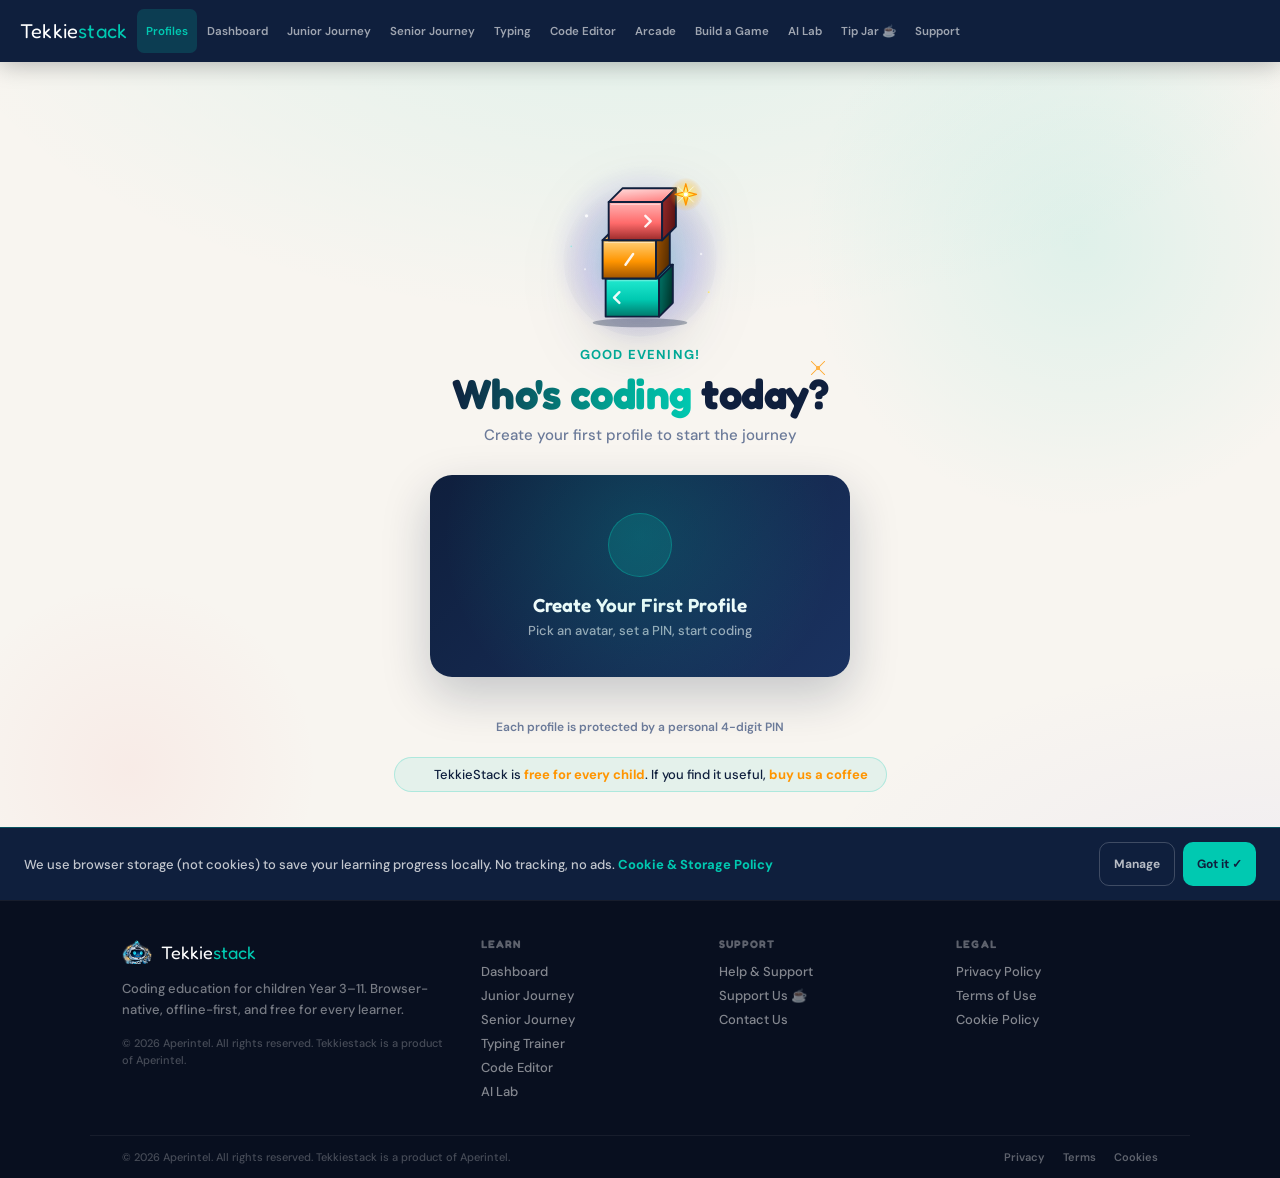
==== commit 1c0c6501: "feat(brand): premium TekkieStack logo replaces homepage rocket-circle New custom mark at assets/img/" ====
--- a/index.html
+++ b/index.html
@@ -7,6 +7,7 @@
 <meta name="description" content="TekkieStack, Coding education for children Year 3–11. Browser-native, offline-first.">
 <title>TekkieStack 2.0</title>
 <link rel="manifest" href="/manifest.json">
+<link rel="icon" type="image/svg+xml" href="assets/img/logo.svg">
 <link rel="icon" type="image/png" href="assets/img/logo.png">
 <link rel="apple-touch-icon" href="assets/img/logo.png">
 <link rel="stylesheet" href="assets/css/main.css">
@@ -150,10 +151,9 @@
       <span class="picker-shape ps-6"></span>
     </div>
 
-    <!-- Bobbing mascot with cyan glow ring -->
-    <div class="picker-mascot" aria-hidden="true">
-      <span class="picker-mascot-glow"></span>
-      <span class="ts-i ts-i-rocket"></span>
+    <!-- TekkieStack hero logo: 3 isometric stacked cubes with achievement spark -->
+    <div class="picker-mascot" aria-hidden="true" data-no-icons="1">
+      <img src="assets/img/logo.svg" alt="" class="picker-logo-mark">
     </div>
 
     <div class="picker-greeting" id="pickerGreeting">Welcome back!</div>
@@ -572,18 +572,7 @@
       <input class="ob-input" id="obName" placeholder="Your first name..." oninput="document.getElementById('obNamePreview').textContent=this.value?'Hi '+this.value+'! Great to meet you 👋':''">
       <div id="obNamePreview" style="font-size:14px;color:var(--cyan2);font-weight:700;margin-bottom:14px;min-height:20px"></div>
       <div style="font-size:13px;font-weight:700;color:var(--muted);margin-bottom:9px;text-align:left">Choose your avatar</div>
-      <div class="avatar-grid">
-        <button class="av-btn sel" onclick="selectAvatar(this,'🚀')">🚀</button>
-        <button class="av-btn" onclick="selectAvatar(this,'⚡')">⚡</button>
-        <button class="av-btn" onclick="selectAvatar(this,'🎮')">🎮</button>
-        <button class="av-btn" onclick="selectAvatar(this,'🌟')">🌟</button>
-        <button class="av-btn" onclick="selectAvatar(this,'🦁')">🦁</button>
-        <button class="av-btn" onclick="selectAvatar(this,'🐉')">🐉</button>
-        <button class="av-btn" onclick="selectAvatar(this,'🦊')">🦊</button>
-        <button class="av-btn" onclick="selectAvatar(this,'🎨')">🎨</button>
-        <button class="av-btn" onclick="selectAvatar(this,'🔥')">🔥</button>
-        <button class="av-btn" onclick="selectAvatar(this,'🧠')">🧠</button>
-      </div>
+      <div class="avatar-grid" id="obAvatarGrid"><!-- populated by populateAvatarGrid() --></div>
       <button class="btn btn-cy btn-full" onclick="obStep(2)">Continue</button>
     </div>
 
@@ -969,6 +958,7 @@
      SCRIPTS
 ════════════════════════════════════════════════════ -->
 <script src="assets/js/icons.js"></script>
+<script src="assets/js/avatars.js"></script>
 <script src="assets/js/security.js"></script>
 <script src="assets/js/storage.js"></script>
 <script src="assets/js/session.js"></script>
@@ -988,10 +978,30 @@
 
 <script>
 // ── Onboarding state ────────────────────────────────────────────────────
-let _obAvatar   = '🚀';
+let _obAvatar   = 'rocket';
 let _obYear     = null;
 let _pinVals    = Array(8).fill('');   // let (not const) so resetOnboarding can clear it
 let _obGuardian = false;               // true when registering as a parent/guardian/teacher
+
+/**
+ * Render the onboarding avatar grid from the TSAAvatars registry.
+ * Idempotent: rebuilds the grid each time so any newly-added avatars
+ * (or a rotation order change) take effect on next visit.
+ */
+function populateAvatarGrid() {
+  const grid = document.getElementById('obAvatarGrid');
+  if (!grid || !window.TSAAvatars) return;
+  const ids = TSAAvatars.ids();
+  grid.innerHTML = ids.map((id, i) => {
+    const av = TSAAvatars.get(id);
+    return `
+      <button class="av-btn ${i === 0 ? 'sel' : ''}" type="button" data-avatar-id="${id}" onclick="selectAvatar(this, '${id}')" aria-label="${av.name}" style="background:${av.bg}">
+        <span class="av-art" data-no-icons="1">${av.svg}</span>
+        <span class="av-name">${av.name}</span>
+      </button>
+    `;
+  }).join('');
+}
 
 /**
  * resetOnboarding — called every time the onboarding screen opens.
@@ -1000,7 +1010,7 @@
  * and the "You're a builder" duplicate-profile bug.
  */
 function resetOnboarding() {
-  _obAvatar   = '🚀';
+  _obAvatar   = 'rocket';
   _obYear     = null;
   _pinVals    = Array(8).fill('');
   _obGuardian = false;
@@ -1011,10 +1021,8 @@
   const namePreview = document.getElementById('obNamePreview');
   if (namePreview) namePreview.textContent = '';
 
-  // Avatar grid — restore default selection
-  document.querySelectorAll('.av-btn').forEach(b => b.classList.remove('sel'));
-  const firstAv = document.querySelector('.av-btn');
-  if (firstAv) firstAv.classList.add('sel');
+  // Avatar grid — rebuild from registry, first option selected by default
+  populateAvatarGrid();
 
   // PIN fields
   for (let i = 0; i < 8; i++) {
@@ -1049,9 +1057,10 @@
     if (el) el.style.display = i === n ? 'block' : 'none';
   }
 }
-function selectAvatar(el, em) {
+function selectAvatar(el, idOrEmoji) {
   document.querySelectorAll('.av-btn').forEach(b => b.classList.remove('sel'));
-  el.classList.add('sel'); _obAvatar = em;
+  el.classList.add('sel');
+  _obAvatar = idOrEmoji;
 }
 function selectYear(el, y) {
   document.querySelectorAll('.yr-btn').forEach(b => b.classList.remove('sel'));
--- a/assets/css/main.css
+++ b/assets/css/main.css
@@ -393,10 +393,64 @@
 .ob-desc { font-size:14px; color:var(--muted); margin-bottom:24px; line-height:1.55; font-weight:500; }
 .ob-input { width:100%; padding:14px 16px; border:1.5px solid var(--border); border-radius:11px; font-family:'Fredoka One',cursive; font-size:19px; text-align:center; outline:none; margin-bottom:12px; transition:border-color .2s; }
 .ob-input:focus { border-color:var(--cyan); }
-.avatar-grid { display:grid; grid-template-columns:repeat(5,1fr); gap:7px; margin-bottom:20px; }
-.av-btn { aspect-ratio:1; border-radius:9px; border:1.5px solid var(--border); font-size:23px; cursor:pointer; background:#fff; transition:all .17s; display:flex; align-items:center; justify-content:center; }
-.av-btn:hover { border-color:var(--cyan); background:var(--slate); }
-.av-btn.sel { border-color:var(--cyan); background:#F0FDFB; transform:scale(1.1); }
+/* ── Avatar system ────────────────────────────────────────────────────── */
+/* Generic .ts-avatar wrapper used everywhere a profile avatar is shown.
+   Sizes are passed inline via TSAAvatars.mount({size}). */
+.ts-avatar { display:inline-flex; align-items:center; justify-content:center; line-height:0; }
+.ts-avatar svg { width:100%; height:100%; display:block; }
+.ts-avatar-fallback { display:inline-flex; align-items:center; justify-content:center; }
+
+/* Onboarding pick grid — premium card per avatar with name label */
+.avatar-grid {
+  display:grid;
+  grid-template-columns:repeat(3,1fr);
+  gap:10px;
+  margin-bottom:20px;
+}
+.av-btn {
+  position:relative;
+  border-radius:14px;
+  border:2px solid transparent;
+  cursor:pointer;
+  transition:transform .18s cubic-bezier(.34,1.56,.64,1), border-color .18s, box-shadow .18s;
+  display:flex; flex-direction:column; align-items:center; justify-content:flex-start;
+  padding:9px 6px 8px;
+  overflow:hidden;
+  box-shadow:0 1px 3px rgba(15,31,61,.06);
+}
+.av-btn .av-art {
+  width:62px; height:62px; display:flex; align-items:center; justify-content:center;
+  border-radius:50%;
+  margin-bottom:4px;
+}
+.av-btn .av-art svg { width:100%; height:100%; display:block; }
+.av-btn .av-name {
+  font-family:'DM Sans',sans-serif;
+  font-size:10.5px; font-weight:700;
+  color:var(--navy); letter-spacing:.2px;
+  white-space:nowrap;
+}
+.av-btn:hover { transform:translateY(-2px); box-shadow:0 8px 20px rgba(15,31,61,.12); }
+.av-btn.sel {
+  border-color:var(--cyan);
+  transform:scale(1.06) translateY(-2px);
+  box-shadow:0 10px 24px rgba(0,201,177,.32), 0 0 0 4px rgba(0,201,177,.14);
+}
+.av-btn.sel::after {
+  content:''; position:absolute; top:6px; right:6px;
+  width:18px; height:18px; border-radius:50%;
+  background:var(--cyan);
+  background-image:linear-gradient(135deg,#00C9B1,#00897B);
+  box-shadow:0 2px 6px rgba(0,201,177,.5);
+}
+.av-btn.sel::before {
+  content:'\2713';
+  position:absolute; top:6px; right:6px;
+  width:18px; height:18px;
+  display:flex; align-items:center; justify-content:center;
+  color:#fff; font-size:11px; font-weight:800;
+  z-index:1;
+}
 .year-grid { display:grid; grid-template-columns:repeat(5,1fr); gap:6px; margin-bottom:20px; }
 .yr-btn { aspect-ratio:1; border-radius:9px; border:1.5px solid var(--border); font-size:12px; font-weight:800; cursor:pointer; background:#fff; transition:all .17s; display:flex; align-items:center; justify-content:center; font-family:'DM Sans',sans-serif; color:var(--ink); }
 .yr-btn:hover { border-color:var(--cyan); }
@@ -597,8 +651,10 @@
   /* ── Onboarding ── */
   .ob-card  { padding: 24px 16px; }
   .ob-title { font-size: 22px; }
-  .avatar-grid { grid-template-columns: repeat(5, 1fr); gap: 5px; }
-  .av-btn { font-size: 18px; }
+  .avatar-grid { grid-template-columns: repeat(3, 1fr); gap: 7px; }
+  .av-btn { padding: 7px 4px 6px; }
+  .av-btn .av-art { width: 52px; height: 52px; }
+  .av-btn .av-name { font-size: 9.5px; }
   .year-grid { grid-template-columns: repeat(5, 1fr); gap: 4px; }
 
   /* ── Modals ── */
@@ -1477,31 +1533,34 @@
 @keyframes pickerFloat5 { 0%,100% { transform: translate(-200px, -120px); } 50% { transform: translate(-180px, -100px); } }
 @keyframes pickerFloat6 { 0%,100% { transform: translate(0,0) rotate(0); } 50% { transform: translate(-15px, 20px) rotate(-90deg); } }
 
-/* Bobbing mascot */
+/* Bobbing TekkieStack hero logo */
 .picker-mascot {
   position: relative;
   z-index: 1;
-  width: 92px;
-  height: 92px;
-  margin: 0 auto 14px;
+  width: 168px;
+  height: 168px;
+  margin: 0 auto 8px;
   display: flex;
   align-items: center;
   justify-content: center;
-  background: linear-gradient(135deg, var(--navy), var(--navy2));
+  animation: pickerBob 4s ease-in-out infinite;
+  filter: drop-shadow(0 18px 30px rgba(15,31,61,0.18));
+}
+.picker-mascot::before {
+  content: '';
+  position: absolute;
+  inset: -8px;
   border-radius: 50%;
-  border: 1.5px solid rgba(0,201,177,0.35);
-  color: var(--cyan);
-  box-shadow: 0 12px 32px rgba(15,31,61,0.18);
-  animation: pickerBob 4s ease-in-out infinite;
-}
-.picker-mascot svg { width: 44px; height: 44px; }
-.picker-mascot-glow {
-  position: absolute;
-  inset: -14px;
-  border-radius: 50%;
-  background: radial-gradient(circle, rgba(0,201,177,0.30), transparent 65%);
+  background: radial-gradient(circle, rgba(0,201,177,0.22) 0%, rgba(108,99,255,0.10) 45%, transparent 70%);
   z-index: -1;
-  animation: pickerGlow 3s ease-in-out infinite;
+  animation: pickerGlow 3.4s ease-in-out infinite;
+}
+.picker-logo-mark {
+  width: 100%;
+  height: 100%;
+  display: block;
+  user-select: none;
+  -webkit-user-drag: none;
 }
 @keyframes pickerBob { 0%,100% { transform: translateY(0); } 50% { transform: translateY(-6px); } }
 @keyframes pickerGlow {
@@ -1594,14 +1653,14 @@
 
 /* Reduced motion: stop everything that bounces or floats */
 @media (prefers-reduced-motion: reduce) {
-  .picker-shape, .picker-mascot, .picker-mascot-glow, .picker-spark { animation: none !important; }
+  .picker-shape, .picker-mascot, .picker-spark { animation: none !important; }
+  .picker-mascot::before { animation: none !important; }
 }
 
 /* Hide floating shapes on tiny phones to save battery */
 @media (max-width: 480px) {
   .picker-shape.ps-3, .picker-shape.ps-4, .picker-shape.ps-6 { display: none; }
-  .picker-mascot { width: 76px; height: 76px; }
-  .picker-mascot svg { width: 36px; height: 36px; }
+  .picker-mascot { width: 132px; height: 132px; }
   .picker-greeting { font-size: 11.5px; }
 }
 
@@ -2386,8 +2445,10 @@
   border-radius: 14px;
   border: 1.5px solid var(--border);
   max-width: 100%;
+  height: auto;
   cursor: pointer;
   touch-action: manipulation;
+  box-shadow: 0 8px 24px rgba(0,0,0,0.25);
 }
 .ts-stack-score {
   font-family: 'Fredoka One', cursive;
@@ -2658,6 +2719,53 @@
   border-radius: 4px;
   font-family: 'JetBrains Mono', monospace;
   font-size: 12.5px;
+}
+
+/* Step hint pane — collapsible "Show example" reveal */
+.builder-hint { margin-bottom: 16px; }
+.builder-hint-toggle {
+  display: inline-flex; align-items: center; gap: 8px;
+  background: rgba(255,179,71,0.12);
+  border: 1px solid rgba(255,179,71,0.45);
+  color: #B86E00;
+  font-family: 'DM Sans', sans-serif;
+  font-size: 13px; font-weight: 700;
+  padding: 8px 14px; border-radius: 8px;
+  cursor: pointer; transition: all .18s;
+}
+.builder-hint-toggle:hover { background: rgba(255,179,71,0.20); }
+.builder-hint-toggle .ts-i { width: 16px; height: 16px; }
+.builder-hint-body {
+  margin-top: 10px;
+  background: #0D1B2E;
+  border-radius: 11px;
+  padding: 14px 16px;
+  border: 1px solid rgba(255,179,71,0.25);
+}
+.builder-hint-intro {
+  color: rgba(255,255,255,0.78);
+  font-size: 12.5px;
+  line-height: 1.55;
+  margin-bottom: 10px;
+}
+.builder-hint-code {
+  margin: 0 0 10px;
+  background: #061226;
+  border-radius: 8px;
+  padding: 12px 14px;
+  overflow-x: auto;
+  max-height: 320px;
+  overflow-y: auto;
+}
+.builder-hint-code code {
+  font-family: 'JetBrains Mono', monospace;
+  font-size: 12.5px;
+  line-height: 1.55;
+  color: #C7F4EE;
+  white-space: pre;
+}
+.builder-hint-paste {
+  font-size: 12.5px; padding: 6px 12px;
 }
 
 .builder-editor-wrap {
